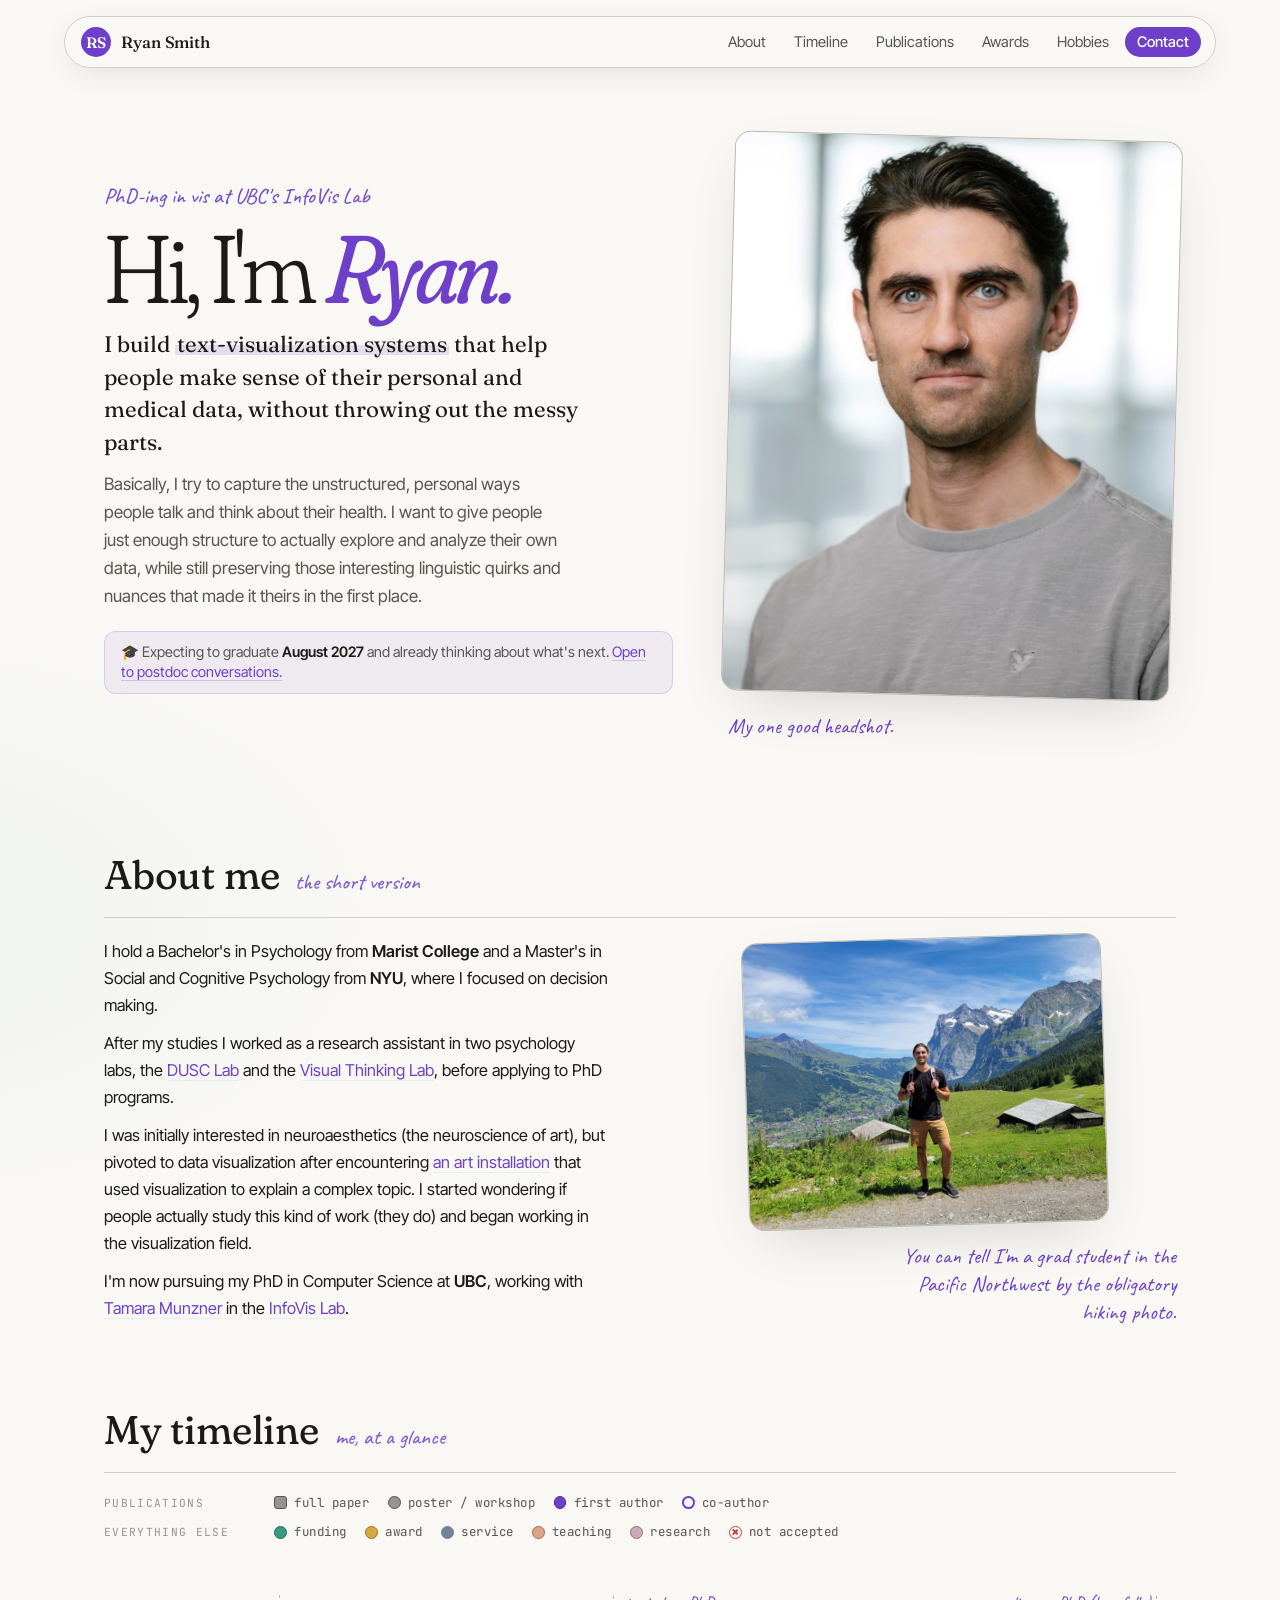
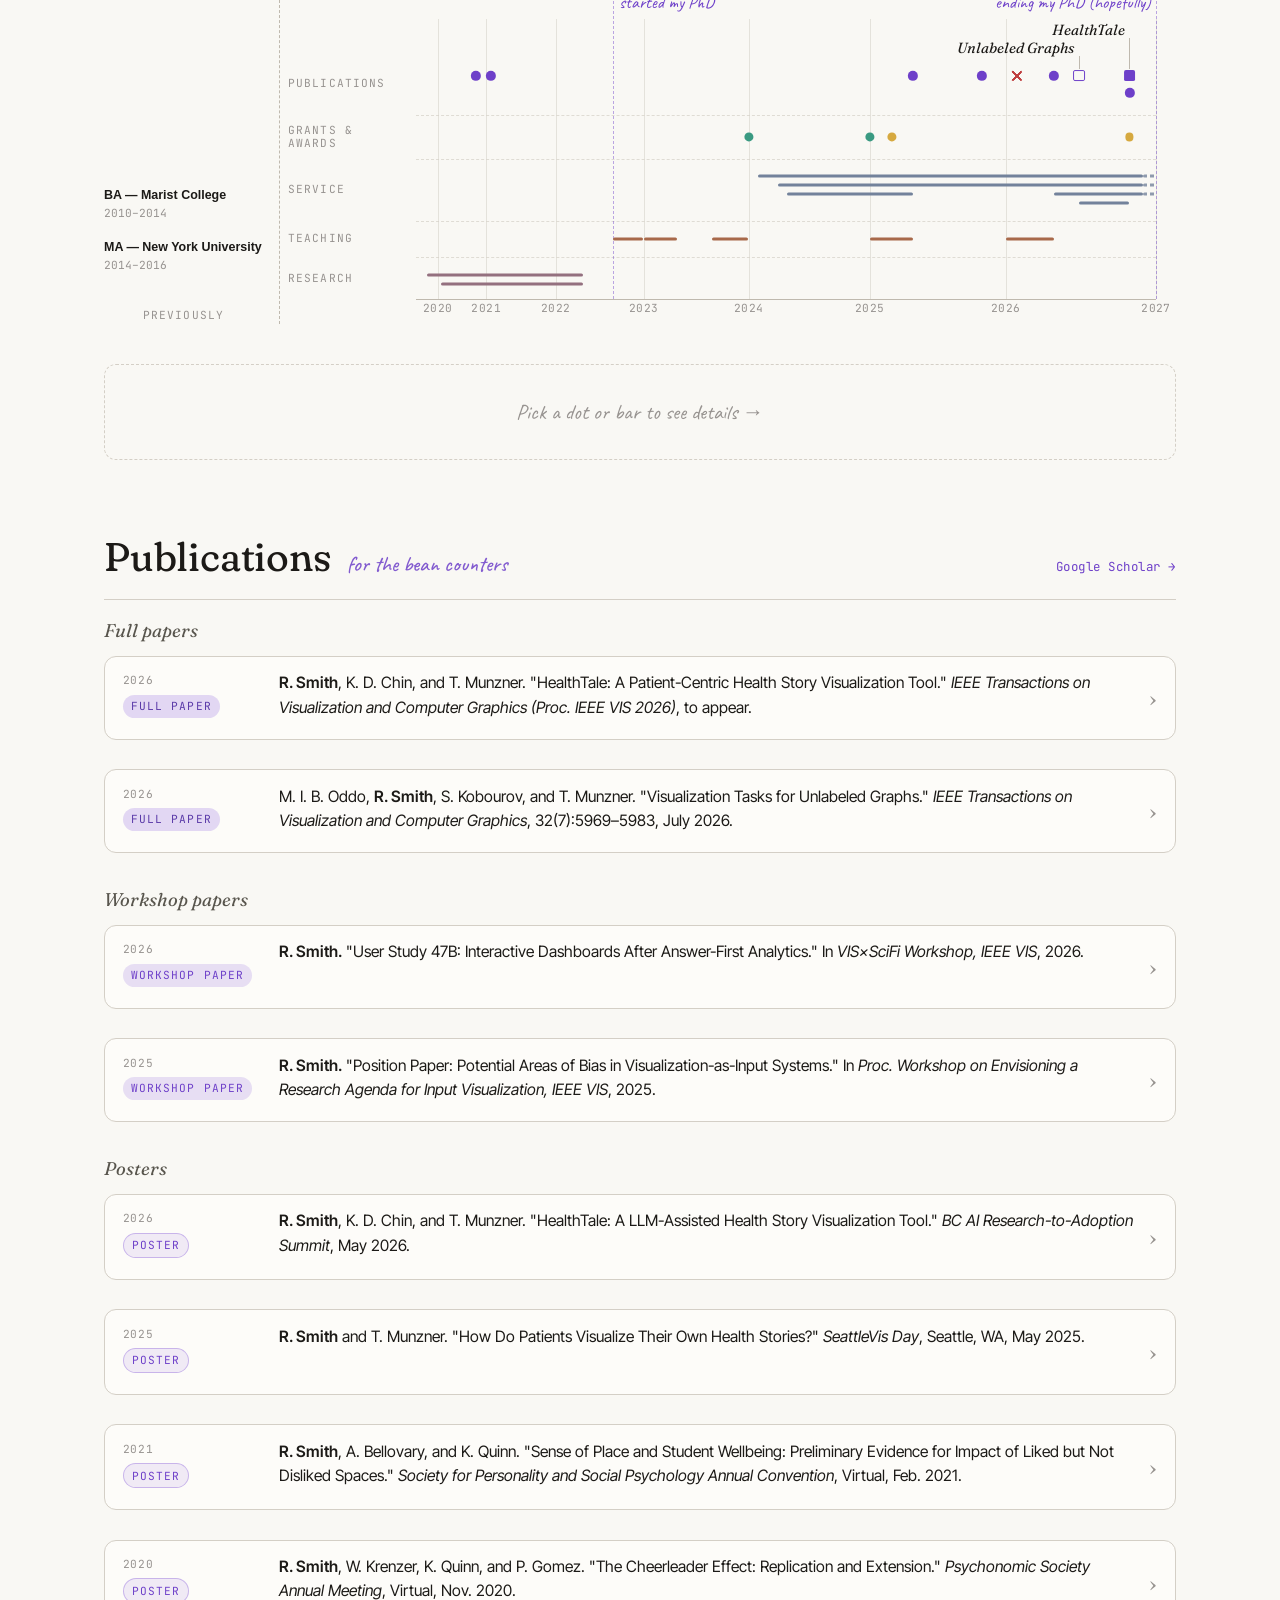
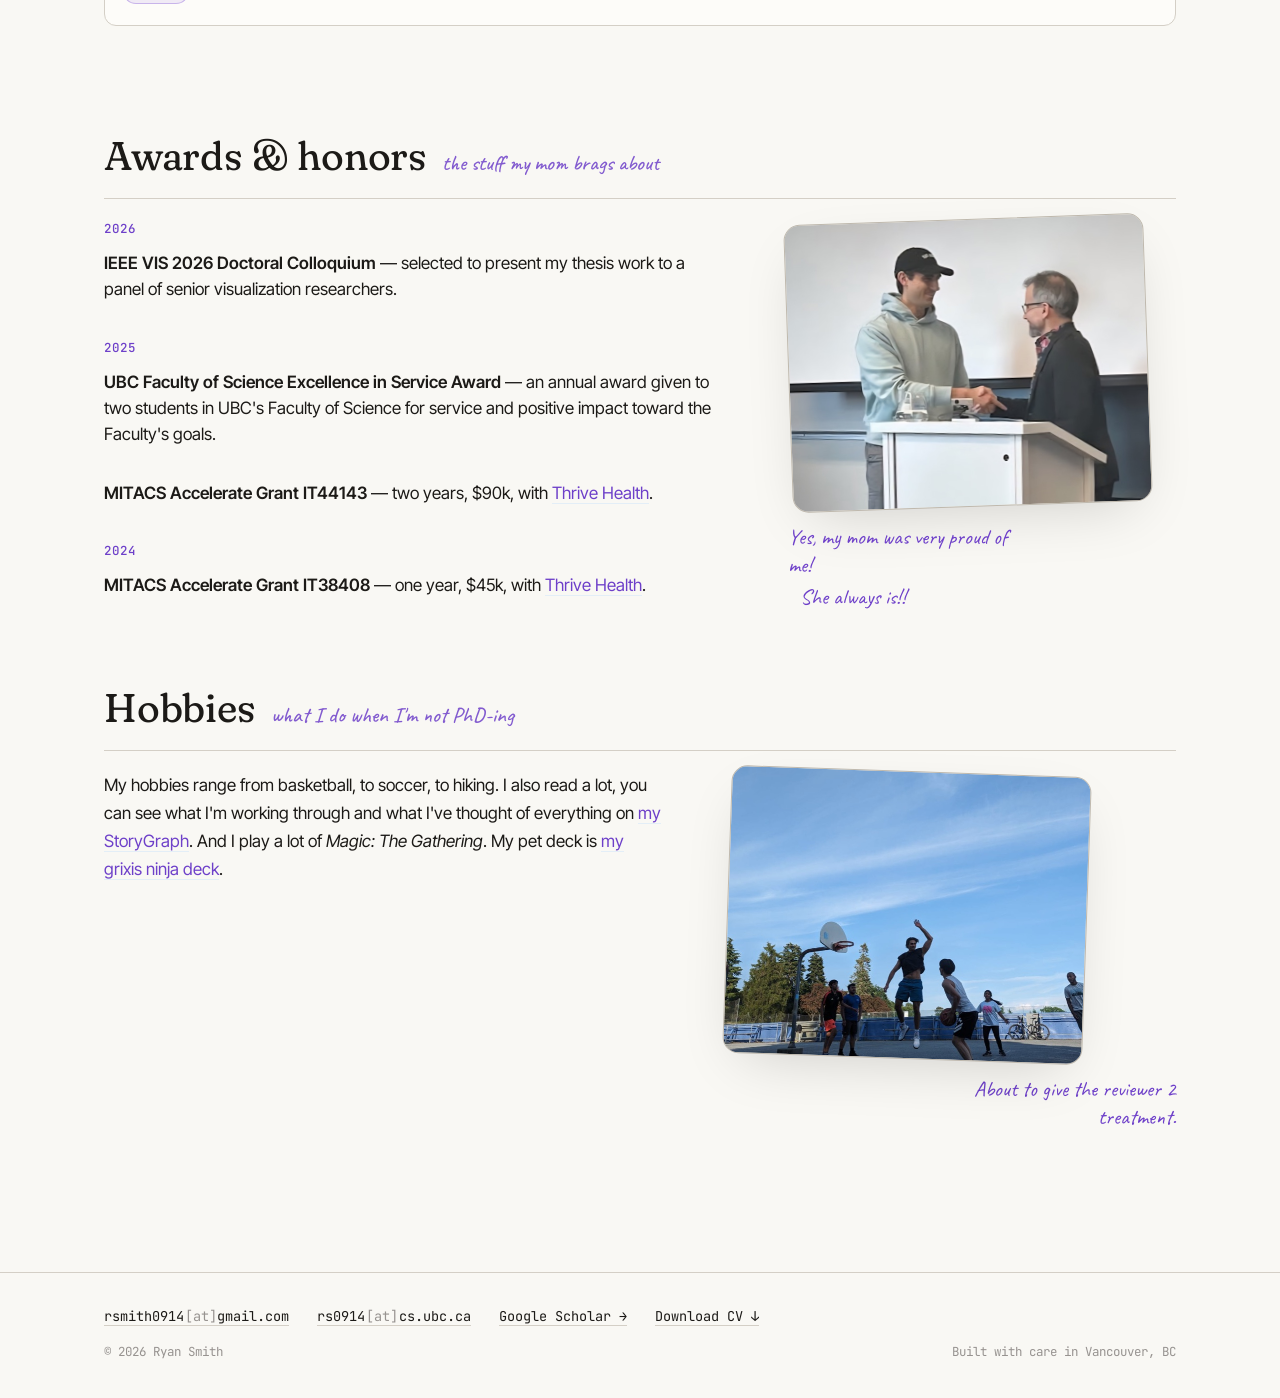
==== index.html @ 59405dff "Optimize images and remove unused files - Resize/re-encode the shown photos to ~2x display size: fir" ====
<!DOCTYPE html>
<html lang="en">
<head>
<meta charset="UTF-8" />
<meta name="viewport" content="width=device-width, initial-scale=1.0" />
<title>Ryan Smith — PhD Candidate, Data Visualization, UBC Computer Science</title>
<meta name="description" content="Ryan Smith — PhD candidate in Computer Science at the University of British Columbia (UBC), working in the InfoVis Lab on text visualization for personal and medical data, human-computer interaction (HCI), and health communication." />
<meta name="keywords" content="Ryan Smith, UBC, University of British Columbia, Computer Science, PhD, data visualization, information visualization, InfoVis, HCI, human-computer interaction, health data, text visualization, patient-centric visualization" />
<meta name="author" content="Ryan Smith" />
<meta name="theme-color" content="#f9f8f4" />

<!-- Favicons (v2 query string busts the old cached yellow icon) -->
<link rel="icon" type="image/svg+xml" href="favicon.svg?v=3" />
<link rel="icon" type="image/png" sizes="32x32" href="favicon-32.png?v=3" />
<link rel="apple-touch-icon" sizes="180x180" href="apple-touch-icon.png?v=3" />

<!-- Canonical -->
<link rel="canonical" href="https://ryansmithphd.com/" />

<!-- Open Graph -->
<meta property="og:type" content="website" />
<meta property="og:url" content="https://ryansmithphd.com/" />
<meta property="og:title" content="Ryan Smith — PhD Candidate, Data Visualization, UBC Computer Science" />
<meta property="og:description" content="PhD candidate in Computer Science at UBC's InfoVis Lab. Visualizing text so people can make sense of their personal and medical data." />
<meta property="og:image" content="https://ryansmithphd.com/og-image.png" />
<meta property="og:image:width" content="1200" />
<meta property="og:image:height" content="630" />
<meta property="og:image:alt" content="Ryan Smith — PhD Candidate at UBC's InfoVis Lab. Visualizing text so people can make sense of their personal and medical data." />

<!-- Twitter / X -->
<meta name="twitter:card" content="summary_large_image" />
<meta name="twitter:title" content="Ryan Smith — PhD Candidate, Data Visualization, UBC Computer Science" />
<meta name="twitter:description" content="PhD candidate in Computer Science at UBC's InfoVis Lab. Visualizing text so people can make sense of their personal and medical data." />
<meta name="twitter:image" content="https://ryansmithphd.com/og-image.png" />

<!-- Structured data: Person schema helps Google recognize this as an
     identity page (side knowledge panel, disambiguation from other
     "Ryan Smith"s). Add more sameAs URLs as you have them (Google Scholar,
     ORCID, LinkedIn, DBLP, Semantic Scholar). -->
<script type="application/ld+json">
{
  "@context": "https://schema.org",
  "@type": "Person",
  "name": "Ryan Smith",
  "url": "https://ryansmithphd.com/",
  "image": "https://ryansmithphd.com/og-image.png",
  "jobTitle": "PhD Candidate in Computer Science",
  "description": "PhD candidate in Computer Science at the University of British Columbia, working in the InfoVis Lab on text visualization for personal and medical data and human-computer interaction.",
  "knowsAbout": [
    "Data Visualization",
    "Information Visualization",
    "Text Visualization",
    "Human-Computer Interaction",
    "Health Informatics",
    "Patient-Centric Visualization"
  ],
  "affiliation": {
    "@type": "CollegeOrUniversity",
    "name": "University of British Columbia — Department of Computer Science",
    "url": "https://www.cs.ubc.ca/"
  },
  "sameAs": [
    "https://scholar.google.ca/citations?user=VAehdmkAAAAJ",
    "https://github.com/rsmith0914"
  ]
}
</script>

<!-- Fonts: Fraunces (display) + Inter Tight (body) + Caveat (handwritten asides) + JetBrains Mono (labels) -->
<link rel="preconnect" href="https://fonts.googleapis.com">
<link rel="preconnect" href="https://fonts.gstatic.com" crossorigin>
<link href="https://fonts.googleapis.com/css2?family=Fraunces:ital,opsz,wght,SOFT,WONK@0,9..144,300..900,0..100,0..1;1,9..144,300..900,0..100,0..1&family=Caveat:wght@400..700&family=Inter+Tight:wght@400;500;600&family=JetBrains+Mono:wght@400;500&display=swap" rel="stylesheet">

<!-- Bump ?v= on deploy so a new index.html never pairs with a cached old CSS/JS -->
<link rel="stylesheet" href="style.css?v=2026-10-08d" />
<script src="script.js?v=2026-10-08d" defer></script>
</head>
<body>

<!-- Floating nav -->
<nav class="nav" aria-label="Primary">
  <a href="#top" class="nav__brand">
    <span class="nav__brand-mark">RS</span>
    <span class="nav__brand-text">Ryan Smith</span>
  </a>
  <button class="nav__toggle" aria-expanded="false" aria-controls="nav-links" aria-label="Toggle menu">
    <span></span><span></span>
  </button>
  <ul class="nav__links" id="nav-links">
    <li><a href="#about">About</a></li>
    <li><a href="#publications">Timeline</a></li>
    <li><a href="#publist">Publications</a></li>
    <li><a href="#awards">Awards</a></li>
    <li><a href="#hobbies">Hobbies</a></li>
    <li><a href="#contact" class="nav__cta">Contact</a></li>
  </ul>
</nav>

<main id="top">

  <!-- HERO -->
  <header class="hero">
    <div class="hero__grid">
      <div class="hero__intro">
        <p class="hero__eyebrow aside" data-aside>
          <span class="ink">PhD-ing in vis at UBC's InfoVis Lab</span>
        </p>
        <h1 class="hero__title">
          Hi, I'm <em>Ryan.</em>
        </h1>
        <p class="hero__lede">
          I build <mark>text-visualization systems</mark> that help people make sense of their personal and medical data, without throwing out the messy parts.
        </p>
        <p class="hero__sub">
          Basically, I try to capture the unstructured, personal ways people talk and think about their health. I want to give people just enough structure to actually explore and analyze their own data, while still preserving those interesting linguistic quirks and nuances that made it theirs in the first place.
        </p>
        <p class="hero__announce">
          🎓 Expecting to graduate <strong>August 2027</strong> and already thinking about what's next. <a href="mailto:rs0914@cs.ubc.ca">Open to postdoc conversations.</a>
        </p>
      </div>

      <figure class="hero__photo">
        <div class="hero__photo-frame">
          <img src="images/main.jpg" alt="Ryan Smith portrait" width="898" height="1350" fetchpriority="high" />
        </div>
        <figcaption class="aside" data-aside>
          <span class="ink">My one good headshot.</span>
        </figcaption>
      </figure>
    </div>

  </header>

  <!-- ABOUT -->
  <section id="about" class="section section--about">
    <div class="section__head">
      <h2 class="section__title">About me</h2>
      <p class="section__sub aside" data-aside><span class="ink">the short version</span></p>
    </div>

    <div class="about__grid">
      <div class="about__body">
        <p>
          I hold a Bachelor's in Psychology from <strong>Marist College</strong> and a Master's in Social and Cognitive Psychology from <strong>NYU</strong>, where I focused on decision making.
        </p>
        <p>
          After my studies I worked as a research assistant in two psychology labs, the <a href="https://kimberlyquinn.net/#:~:text=About-,DUSC%20Lab,-Research" target="_blank" rel="noopener">DUSC Lab</a> and the <a href="https://visualthinking.psych.northwestern.edu/" target="_blank" rel="noopener">Visual Thinking Lab</a>, before applying to PhD programs.
        </p>
        <p>
          I was initially interested in neuroaesthetics (the neuroscience of art), but pivoted to data visualization after encountering <a href="https://c4sr.columbia.edu/projects/homophily-urban-history-algorithm" target="_blank" rel="noopener">an art installation</a> that used visualization to explain a complex topic. I started wondering if people actually study this kind of work (they do) and began working in the visualization field.
        </p>
        <p>
          I'm now pursuing my PhD in Computer Science at <strong>UBC</strong>, working with <a href="https://www.cs.ubc.ca/~tmm/" target="_blank" rel="noopener">Tamara Munzner</a> in the <a href="https://www.cs.ubc.ca/group/infovis/" target="_blank" rel="noopener">InfoVis Lab</a>.
        </p>
      </div>

      <figure class="about__photo">
        <div class="about__photo-frame">
          <img src="images/hiking.jpg" alt="Ryan Smith hiking in the Swiss Alps" width="800" height="600" loading="lazy" decoding="async" />
        </div>
        <figcaption class="aside aside--right" data-aside>
          <span class="ink">You can tell I'm a grad student in the Pacific Northwest by the obligatory hiking photo.</span>
        </figcaption>
      </figure>
    </div>
  </section>

  <!-- TIMELINE: publications, talks, grants, awards -->
  <section id="publications" class="section section--timeline">
    <div class="section__head">
      <h2 class="section__title">My timeline</h2>
      <p class="section__sub aside" data-aside><span class="ink">me, at a glance</span></p>
    </div>

    <!-- Legend -->
    <div class="timeline__legend" aria-label="Legend">
      <ul class="timeline__legend-row" aria-label="Publications">
        <li class="timeline__legend-head">publications</li>
        <li><span class="swatch swatch--publication swatch--full"></span> full paper</li>
        <li><span class="swatch swatch--publication"></span> poster / workshop</li>
        <li><span class="swatch swatch--publication swatch--solid"></span> first author</li>
        <li><span class="swatch swatch--publication swatch--coauthor"></span> co-author</li>
      </ul>
      <ul class="timeline__legend-row" aria-label="Everything else">
        <li class="timeline__legend-head">everything else</li>
        <li><span class="swatch swatch--funding"></span> funding</li>
        <li><span class="swatch swatch--award"></span> award</li>
        <li><span class="swatch swatch--service"></span> service</li>
        <li><span class="swatch swatch--teaching"></span> teaching</li>
        <li><span class="swatch swatch--other"></span> research</li>
        <li><span class="swatch swatch--rejection"></span> not accepted</li>
      </ul>
    </div>

    <!-- Timeline — populated from the data list below via JS -->
    <div class="timeline" id="timeline" aria-live="polite"></div>

    <!-- Detail panel — shows the selected item -->
    <div class="timeline__detail" id="timeline-detail" tabindex="-1"></div>

    <!-- Data source: edit this list to add new entries. JS reads it on load. -->
    <ol class="timeline__data" id="timeline-data" hidden>

      <!-- PhD timeline bar replaced by hand-drawn "started my PhD" /
           "ending my PhD (hopefully)" annotations. BA + MA remain so they
           render in the "previously" panel (pre-2019 entries). -->

      <!-- ── Education (pre-2019, rendered in "previously" panel) ──── -->
      <li data-year="2010" data-year-end="2014" data-kind="education" data-title="BA — Marist College">
        <p><strong>Marist College</strong> — Poughkeepsie, NY</p>
        <p>BA, Psychology · Dual minor in Communication &amp; Business<br>
        <em>Sep 2010 – May 2014</em></p>
      </li>

      <li data-year="2014" data-year-end="2016" data-kind="education" data-title="MA — New York University">
        <p><strong>New York University</strong> — New York, NY</p>
        <p>MA, Psychology · Focus: Cognitive &amp; Social Psychology<br>
        <em>2014 – 2016</em></p>
      </li>

      <!-- ── Research positions (bars) ──────────────────────────────── -->
      <li data-year="2019.67" data-year-end="2022.33" data-kind="research" data-title="Research Assistant — DePaul University Social Cognition Lab">
        <p><strong>DePaul University Social Cognition Lab</strong> — Chicago, IL</p>
        <p>Volunteer Research Assistant · PI: Dr. Kimberly Quinn<br>
        <em>Sep 2019 – May 2022</em></p>
      </li>

      <li data-year="2020.08" data-year-end="2022.33" data-kind="research" data-title="Research Assistant — Visual Thinking Lab, Northwestern University">
        <p><strong>Visual Thinking Lab, Northwestern University</strong> — Evanston, IL</p>
        <p>Volunteer Research Assistant · PI: Dr. Steven Franconeri<br>
        <em>Feb 2020 – May 2022</em></p>
      </li>

      <!-- ── Talks (dots) ──────────────────────────────────────────── -->
      <li data-year="2020.83" data-kind="talk" data-role="primary" data-pubtype="poster" data-title="The Cheerleader Effect: Replication and Extension">
        <p><strong>R. Smith</strong>, W. Krenzer, K. Quinn, and P. Gomez. "The Cheerleader Effect: Replication and Extension." <em>Psychonomic Society Annual Meeting</em>, Virtual, Nov. 2020.</p>
        <p class="detail__links">
          <a href="cheerleader-effect-poster.pdf" target="_blank" rel="noopener">PDF</a>
        </p>
      </li>

      <li data-year="2021.08" data-kind="talk" data-role="primary" data-pubtype="poster" data-title="Sense of Place and Student Wellbeing">
        <p><strong>R. Smith</strong>, A. Bellovary, and K. Quinn. "Sense of Place and Student Wellbeing: Preliminary Evidence for Impact of Liked but Not Disliked Spaces." <em>Society for Personality and Social Psychology Annual Convention</em>, Virtual, Feb. 2021.</p>
        <p class="detail__links">
          <a href="sense-of-place-poster.pdf" target="_blank" rel="noopener">PDF</a>
        </p>
      </li>

      <li data-year="2025.33" data-kind="talk" data-role="primary" data-pubtype="poster" data-title="How Do Patients Visualize Their Own Health Stories">
        <p><strong>R. Smith</strong> and T. Munzner. "How Do Patients Visualize Their Own Health Stories?" <em>SeattleVis Day</em>, Seattle, WA, May 2025.</p>
        <p class="detail__links">
          <a href="health-stories-poster.pdf" target="_blank" rel="noopener">PDF</a>
        </p>
      </li>

      <li data-year="2026.33" data-kind="talk" data-role="primary" data-pubtype="poster" data-title="HealthTale: A LLM-Assisted Health Story Visualization Tool">
        <p><strong>R. Smith</strong>, K. D. Chin, and T. Munzner. "HealthTale: A LLM-Assisted Health Story Visualization Tool." <em>BC AI Research-to-Adoption Summit</em>, May 2026.</p>
        <p class="detail__links">
          <a href="healthtale-poster.pdf" target="_blank" rel="noopener">PDF</a>
        </p>
      </li>

      <!-- ── Teaching assistantships (bars — each term is a range) ─── -->
      <li data-year="2022.67" data-year-end="2022.99" data-kind="teaching" data-title="Teaching Assistant — CPSC 100">
        <p><strong>Teaching Assistant</strong> — CPSC 100: Computational Thinking<br>
        University of British Columbia · <em>Winter 1 2022 (Sep – Dec 2022)</em></p>
      </li>

      <li data-year="2023" data-year-end="2023.33" data-kind="teaching" data-title="Teaching Assistant — CPSC 103">
        <p><strong>Teaching Assistant</strong> — CPSC 103: Introduction to Systematic Program Design<br>
        University of British Columbia · <em>Winter 2 2023 (Jan – Apr 2023)</em></p>
      </li>

      <li data-year="2023.67" data-year-end="2023.99" data-kind="teaching" data-title="Teaching Assistant — CPSC 447 (2023)">
        <p><strong>Teaching Assistant</strong> — CPSC 447: Introduction to Visualization<br>
        University of British Columbia · <em>Winter 1 2023 (Sep – Dec 2023)</em></p>
      </li>

      <li data-year="2025" data-year-end="2025.33" data-kind="teaching" data-title="Teaching Assistant — CPSC 447 (2025)">
        <p><strong>Teaching Assistant</strong> — CPSC 447: Introduction to Visualization<br>
        University of British Columbia · <em>Winter 2 2025 (Jan – Apr 2025)</em></p>
      </li>

      <!-- ── Grants (dots) ─────────────────────────────────────────── -->
      <li data-year="2024" data-kind="grant" data-title="MITACS Grant IT38408">
        <p><strong>MITACS Grant IT38408</strong> — a one-year, $45k grant to collaborate with industry partner Thrive Health.</p>
      </li>

      <!-- ── Service (bars) ────────────────────────────────────────── -->
      <li data-year="2024.08" data-year-end="2027" data-kind="service" data-title="CUPE 2278 TA Union Steward — Computer Science">
        <p><strong>CUPE 2278 TA Union Steward</strong> — Computer Science Department, UBC<br>
        <em>Feb 2024 – present</em></p>
      </li>

      <li data-year="2024.25" data-year-end="2027" data-kind="service" data-title="Graduate Student Society Councillor — Executive Oversight Committee">
        <p><strong>Graduate Student Society Councillor</strong> — Executive Oversight Committee, UBC<br>
        <em>Apr 2024 – present</em></p>
      </li>

      <li data-year="2024.33" data-year-end="2025.33" data-kind="service" data-title="CS Graduate Student Association Vice President">
        <p><strong>Computer Science Graduate Student Association</strong><br>
        Vice President · <em>May 2024 – May 2025</em></p>
      </li>

      <!-- ── Paper, grant, award (2025) ─────────────────────────────── -->
      <li data-year="2025.83" data-kind="paper" data-role="primary" data-pubtype="workshop" data-title="Position Paper: Potential Areas of Bias in Visualization-as-Input Systems" data-teaser="images/smith2025-inputviz-teaser.png">
        <p><strong>R. Smith.</strong> "Position Paper: Potential Areas of Bias in Visualization-as-Input Systems." In <em>Proc. Workshop on Envisioning a Research Agenda for Input Visualization, IEEE VIS</em>, 2025.</p>
        <p class="detail__links">
          <a href="https://osf.io/xvbu4/files/v3bu4" target="_blank" rel="noopener">OSF</a>
          <span aria-hidden="true">·</span>
          <a href="smith2025-inputviz.pdf" target="_blank" rel="noopener">PDF</a>
        </p>
        <div class="pub__abstract" hidden>Visualizations are typically seen as tools for interpreting and analyzing data, yet in visualization-as-input systems, where users enter information directly into a visual interface, the structure of the visualization may actively shape the data input by the user. This paper argues that visual aspects such as Scaffolding Elements (e.g., axes, ranges, and labels) and Anchor Points (e.g., visualized data) influence what users perceive as appropriate, complete, and accurate input. I outline a high level research agenda for the community to empirically study how these structural aspects guide user input. By reframing visualization-as-input as a dynamic way to elicit data, I highlight the need for design strategies that mitigate bias and promote more authentic and representative user data.</div>
      </li>

      <li data-year="2025" data-kind="grant" data-title="MITACS Grant IT44143">
        <p><strong>MITACS Grant IT44143</strong> — a two-year, $90k grant to collaborate with industry partner <a href="https://www.thrive.health/" target="_blank" rel="noopener">Thrive Health</a>.</p>
      </li>

      <li data-year="2025.17" data-kind="award" data-title="UBC Faculty of Science Excellence in Service Award">
        <p><strong>UBC Faculty of Science Excellence in Service Award</strong> — an annual award given to two students in UBC's Faculty of Science for service and positive impact toward the Faculty's goals.</p>
      </li>

      <!-- ── 2026 ────────────────────────────────────────────────────── -->
      <li data-year="2026" data-year-end="2026.33" data-kind="teaching" data-title="Lecturer — COGS 303: Research Methods in Cognitive Systems">
        <p><strong>Lecturer</strong> — COGS 303: Research Methods in Cognitive Systems<br>
        Cognitive Systems Program, UBC<br>
        <em>Jan 2026 – May 2026</em></p>
      </li>

      <li data-year="2026.33" data-year-end="2027.33" data-kind="service" data-title="CS Graduate Student Association President">
        <p><strong>Computer Science Graduate Student Association</strong><br>
        President · <em>May 2026 – May 2027</em></p>
      </li>

      <li data-year="2026.5" data-year-end="2026.83" data-kind="service" data-title="Social Chair — IEEE VIS 2026">
        <p><strong>Social Chair</strong> — IEEE VIS 2026 Organizing Committee<br>
        <em>Jul 2026 – Nov 2026</em></p>
      </li>

      <li data-year="2026.08" data-kind="rejection" data-title="CHI 2026 Submission — Not Accepted">
        <p><strong>CHI 2026 Submission</strong> — submitted Feb 2026; not accepted.</p>
        <p>The work has since been broken up and redistributed into other active submissions. Details withheld pending anonymous review.</p>
      </li>

      <li data-year="2026.5" data-kind="paper" data-role="secondary" data-pubtype="full" data-title="Visualization Tasks for Unlabeled Graphs" data-short="Unlabeled Graphs" data-teaser="images/oddo2026-unlabeled-graphs-teaser.png">
        <p>M. I. B. Oddo, <strong>R. Smith</strong>, S. Kobourov, and T. Munzner. "Visualization Tasks for Unlabeled Graphs." <em>IEEE Transactions on Visualization and Computer Graphics</em>, 32(7):5969–5983, July 2026.</p>
        <p class="detail__links">
          <a href="https://ieeexplore.ieee.org/abstract/document/11449464" target="_blank" rel="noopener">IEEE Xplore</a>
          <span aria-hidden="true">·</span>
          <a href="https://doi.org/10.1109/TVCG.2026.3676348" target="_blank" rel="noopener">DOI</a>
          <span aria-hidden="true">·</span>
          <a href="https://osf.io/e23mr" target="_blank" rel="noopener">Supplemental</a>
        </p>
        <div class="pub__abstract" hidden>We investigate tasks that can be accomplished with unlabeled graphs, which are graphs with nodes that do not have persistent or semantically meaningful labels attached. New visualization techniques to represent unlabeled graphs have been proposed, but more understanding of unlabeled graph tasks is required before these techniques can be adequately evaluated. Some network visualization tasks apply to both labeled and unlabeled graphs, but many do not translate between these contexts. We propose a data abstraction model that distinguishes the Unlabeled context from the increasingly semantically rich Labeled, Attributed, and Augmented contexts. We filter tasks collected and gleaned from the literature according to our data abstraction and analyze the surfaced tasks, leading to a taxonomy of abstract tasks for unlabeled graphs. Our task taxonomy is organized according to the Target data under consideration, the Action intended by the user, and the Scope of the data at play. We show the descriptive power of this task abstraction by connecting to concrete examples from previous frameworks, and connecting these abstractions to real-world problems. To showcase the evaluative power of the taxonomy, we perform a preliminary assessment across 6 different network visualization idioms for each task. For each combination of task and visual encoding, we consider the effort required from viewers, the likelihood of task success, and how both factors vary between small-scale and large-scale graphs.</div>
      </li>

      <li data-year="2026.83" data-kind="paper" data-role="primary" data-pubtype="full" data-title="HealthTale: A Patient-Centric Health Story Visualization Tool" data-short="HealthTale" data-teaser="images/smith2026-healthtale-teaser.jpg">
        <p><strong>R. Smith</strong>, K. D. Chin, and T. Munzner. "HealthTale: A Patient-Centric Health Story Visualization Tool." <em>IEEE Transactions on Visualization and Computer Graphics (Proc. IEEE VIS 2026)</em>, to appear.</p>
        <p class="detail__links">
          <a href="https://arxiv.org/abs/2605.20207" target="_blank" rel="noopener">arXiv</a>
          <span aria-hidden="true">·</span>
          <a href="https://arxiv.org/pdf/2605.20207" target="_blank" rel="noopener">PDF</a>
        </p>
        <div class="pub__abstract" hidden>Patients often struggle to communicate coherent accounts of their health histories during time-constrained clinical encounters. These accounts, which we refer to as health stories, include both clinical events and lived experiences. Existing systems prioritize structured, clinician-centered data and provide limited support for eliciting and communicating patient-generated narratives. We present HealthTale, a patient-centric visualization system designed to elicit health stories from patients and structure them to facilitate communication during initial clinical conversations. Its design arises from a multi-stage qualitative investigation across domain expert discussions (n = 3), online narratives (n = 20), patient (n = 11) and clinician (n = 6) interviews, and elicited health stories (n = 22), identifying recurring patterns in how individuals construct and communicate their health stories. HealthTale transforms freeform narratives into structured timeline representations, grounded in a data abstraction that models health stories as events grouped by health concern and time. The abstraction captures both clinical and contextual information while accommodating temporally imprecise data and non-linear distributions of events across time. Through evaluation with patients (n = 34) and clinicians (n = 3), we find that HealthTale supports recall, organization, and self-advocacy, while enabling clinicians to rapidly interpret patient-generated narratives and establish a shared understanding.</div>
      </li>

      <li data-year="2026.83" data-kind="paper" data-role="primary" data-pubtype="workshop" data-title="User Study 47B: Interactive Dashboards After Answer-First Analytics" data-teaser="images/smith2026-userstudy47b-teaser.png">
        <p><strong>R. Smith.</strong> "User Study 47B: Interactive Dashboards After Answer-First Analytics." In <em>VIS×SciFi Workshop, IEEE VIS</em>, 2026.</p>
        <p class="detail__links">
          <a href="smith2026-userstudy47b.pdf" target="_blank" rel="noopener">PDF</a>
        </p>
        <div class="pub__abstract" hidden>In 2054, most analytic workflows begin with an answer and conclude before anyone has been required to look at the data, an arrangement generally regarded as progress. We report User Study 47B, an evaluation of a legacy interactive dashboard with participants accustomed to answer-first systems. Participants often treated interaction as analysis the system had failed to finish and interpretive ambiguity as an interface awaiting a finalized answer. These responses reverse two familiar visualization values: agency begins to resemble labor, and interpretive openness begins to resemble poor interface quality. We use these findings to ask how visualization can make looking at data feel worthwhile and how it should fit workflows where users begin by uploading data and asking for an answer. This remains a viable direction for the field, although perhaps not the one envisioned in its grant proposals.</div>
      </li>

      <li data-year="2026.83" data-kind="award" data-title="IEEE VIS 2026 Doctoral Colloquium">
        <p><strong>IEEE VIS 2026 Doctoral Colloquium</strong> — selected to present my thesis work to a panel of senior visualization researchers.</p>
      </li>

    </ol>

  </section>

  <!-- PUBLICATIONS LIST -->
  <section id="publist" class="section section--publist">
    <div class="section__head">
      <h2 class="section__title">Publications</h2>
      <p class="section__sub aside" data-aside><span class="ink">for the bean counters</span></p>
      <a class="section__link" href="https://scholar.google.ca/citations?user=VAehdmkAAAAJ&amp;hl=en" target="_blank" rel="noopener">Google Scholar&nbsp;→</a>
    </div>
    <div class="publist__group">
      <div class="publist__sub" data-pubgroup="full">
        <h3 class="publist__subtitle">Full papers</h3>
        <ol class="publist__list"></ol>
      </div>
      <div class="publist__sub" data-pubgroup="workshop">
        <h3 class="publist__subtitle">Workshop papers</h3>
        <ol class="publist__list"></ol>
      </div>
      <div class="publist__sub" data-pubgroup="poster">
        <h3 class="publist__subtitle">Posters</h3>
        <ol class="publist__list"></ol>
      </div>
    </div>
  </section>

  <!-- AWARDS & HONORS -->
  <section id="awards" class="section section--awards">
    <div class="section__head">
      <h2 class="section__title">Awards &amp; honors</h2>
      <p class="section__sub aside" data-aside><span class="ink">the stuff my mom brags about</span></p>
    </div>

    <div class="awards__grid">
      <div class="awards__body">
        <div class="awards__year">
          <h3 class="awards__year-label">2026</h3>
          <ul class="publist__list awards__list">
            <li class="publist__item">
              <p><strong>IEEE VIS 2026 Doctoral Colloquium</strong> — selected to present my thesis work to a panel of senior visualization researchers.</p>
            </li>
          </ul>
        </div>
        <div class="awards__year">
          <h3 class="awards__year-label">2025</h3>
          <ul class="publist__list awards__list">
            <li class="publist__item">
              <p><strong>UBC Faculty of Science Excellence in Service Award</strong> — an annual award given to two students in UBC's Faculty of Science for service and positive impact toward the Faculty's goals.</p>
            </li>
            <li class="publist__item">
              <p><strong>MITACS Accelerate Grant IT44143</strong> — two years, $90k, with <a href="https://www.thrive.health/" target="_blank" rel="noopener">Thrive Health</a>.</p>
            </li>
          </ul>
        </div>
        <div class="awards__year">
          <h3 class="awards__year-label">2024</h3>
          <ul class="publist__list awards__list">
            <li class="publist__item">
              <p><strong>MITACS Accelerate Grant IT38408</strong> — one year, $45k, with <a href="https://www.thrive.health/" target="_blank" rel="noopener">Thrive Health</a>.</p>
            </li>
          </ul>
        </div>
      </div>

      <figure class="service__photo">
        <div class="service__photo-frame">
          <img src="images/awards.jpg" alt="Ryan receiving the UBC Faculty of Science Excellence in Service Award" width="734" height="900" loading="lazy" decoding="async" />
        </div>
        <figcaption class="aside aside--stack" data-aside>
          <span><span class="ink">Yes, my mom was very proud of me!</span></span>
          <span><span class="ink">She always is!!</span></span>
        </figcaption>
      </figure>
    </div>
  </section>

  <!-- HOBBIES -->
  <section id="hobbies" class="section section--hobbies">
    <div class="section__head">
      <h2 class="section__title">Hobbies</h2>
      <p class="section__sub aside" data-aside><span class="ink">what I do when I'm not PhD-ing</span></p>
    </div>

    <div class="hobbies__grid">
      <div class="hobbies__body">
        <p>
          My hobbies range from basketball, to soccer, to hiking. I also read a lot, you can see what I'm working through and what I've thought of everything on <a href="https://app.thestorygraph.com/profile/rsmith0914" target="_blank" rel="noopener">my StoryGraph</a>. And I play a lot of <em>Magic: The Gathering</em>. My pet deck is <a href="https://archidekt.com/decks/4294031/gorogoro_and_satoru" target="_blank" rel="noopener">my grixis ninja deck</a>.
        </p>
      </div>

      <figure class="hobbies__photo">
        <div class="hobbies__photo-frame">
          <img src="images/basketball.jpg" alt="Ryan playing basketball" width="677" height="900" loading="lazy" decoding="async" />
        </div>
        <figcaption class="aside aside--right" data-aside>
          <span class="ink">About to give the reviewer 2 treatment.</span>
        </figcaption>
      </figure>
    </div>
  </section>

</main>

<!-- FOOTER doubles as contact (nav "Contact" lands here) -->
<footer class="footer" id="contact">
  <div class="footer__inner">
    <ul class="footer__links" aria-label="Contact">
      <li><a href="mailto:rsmith0914@gmail.com">rsmith0914<span class="at">[at]</span>gmail.com</a></li>
      <li><a href="mailto:rs0914@cs.ubc.ca">rs0914<span class="at">[at]</span>cs.ubc.ca</a></li>
      <li><a href="https://scholar.google.ca/citations?user=VAehdmkAAAAJ&amp;hl=en" target="_blank" rel="noopener">Google Scholar&nbsp;→</a></li>
      <li><a href="cv.pdf" download>Download CV&nbsp;↓</a></li>
    </ul>
    <div class="footer__meta">
      <p>&copy; <span id="year"></span> Ryan Smith</p>
      <p>Built with care in Vancouver, BC</p>
    </div>
  </div>
</footer>

</body>
</html>
---- style.css ----
/* ==========================================================================
   Ryan Smith PhD — styles
   Light, playful-professional, dataviz-adjacent
   ========================================================================== */

:root {
  /* ground / surface */
  --bg:          #f9f8f4;
  --bg-elev:    #f0eee8;
  --bg-card:    #e8e5de;
  --border:     #d4cfc6;
  --border-hi:  #bfb9ae;

  /* text */
  --fg:         #1c1a17;
  --fg-dim:     #58554d;
  --fg-muted:   #979390;

  /* accents */
  --accent:     #6e40c9;      /* warm purple */
  --accent-hi:  #7e52d8;
  --accent-ink: #ffffff;
  --mark:       #c9b0f4;
  --link:       #6e40c9;
  --link-hi:    #7e52d8;

  /* spots — used sparingly */
  --teal:       #16856e;
  --rose:       #c04040;

  /* type */
  --font-display: 'Fraunces', 'Iowan Old Style', 'Georgia', serif;
  --font-body:    'Inter Tight', ui-sans-serif, system-ui, -apple-system, 'Segoe UI', sans-serif;
  --font-hand:    'Caveat', 'Marker Felt', cursive;
  --font-mono:    'JetBrains Mono', ui-monospace, Menlo, monospace;

  /* rhythm */
  --maxw:        72rem;
  --gutter:      clamp(1.25rem, 4vw, 2.5rem);
  --section-pad: clamp(2.25rem, 5vw, 4rem);

  /* motion */
  --ease: cubic-bezier(.2,.7,.2,1);
}

/* ---------- base ---------- */
*, *::before, *::after { box-sizing: border-box; }
html { scroll-behavior: smooth; }
html, body { margin: 0; padding: 0; }

body {
  font-family: var(--font-body);
  font-size: 17px;
  line-height: 1.65;
  color: var(--fg);
  background: var(--bg);
  background-image:
    radial-gradient(1200px 600px at 85% -10%, rgba(110,64,201,.06), transparent 60%),
    radial-gradient(900px 500px at -10% 20%, rgba(22,133,110,.04), transparent 60%);
  /* background-attachment: fixed removed — caused scroll jank on mobile */
  -webkit-font-smoothing: antialiased;
  -moz-osx-font-smoothing: grayscale;
  overflow-x: hidden;
}

html { overflow-x: hidden; }

::selection { background: var(--accent); color: var(--accent-ink); }

a { color: var(--link); text-decoration: none; border-bottom: 1px solid rgba(158,207,255,.25); transition: color .2s var(--ease), border-color .2s var(--ease); }
a:hover { color: var(--link-hi); border-bottom-color: var(--link-hi); }

strong { color: var(--fg); font-weight: 600; }
em { font-style: italic; color: var(--fg); }

mark {
  background: linear-gradient(180deg, transparent 55%, rgba(110,64,201,.15) 55%, rgba(110,64,201,.15) 90%, transparent 90%);
  color: inherit;
  padding: 0 .1em;
}

img { max-width: 100%; display: block; }

/* grain overlay removed — mix-blend-mode + fixed position caused repaint on every scroll */
.grain { display: none; }

/* ---------- nav ---------- */
.nav {
  position: fixed;
  top: 1rem;
  left: 50%;
  transform: translateX(-50%);
  width: min(calc(100vw - 1rem), var(--maxw));
  max-width: calc(100vw - 1rem);
  z-index: 100;
  display: flex;
  align-items: center;
  justify-content: space-between;
  gap: 1rem;
  padding: .625rem .875rem .625rem 1rem;
  background: rgba(249,248,244,.96);
  /* backdrop-filter removed — was the biggest scroll-perf cost on the page */
  border: 1px solid var(--border);
  border-radius: 999px;
  box-shadow: 0 8px 32px -8px rgba(0,0,0,.12);
}

.nav__brand {
  display: flex; align-items: center; gap: .625rem;
  color: var(--fg); border: none; font-weight: 500;
}
.nav__brand:hover { color: var(--accent); }
.nav__brand-mark {
  display: inline-grid; place-items: center;
  width: 1.9rem; height: 1.9rem;
  font-family: var(--font-display);
  font-weight: 600;
  font-size: .95rem;
  color: var(--accent-ink);
  background: var(--accent);
  border-radius: 999px;
  letter-spacing: .02em;
}
.nav__brand-text {
  font-family: var(--font-display);
  font-size: 1.02rem;
  letter-spacing: -.01em;
}

.nav__links {
  list-style: none;
  margin: 0; padding: 0;
  display: flex; align-items: center; gap: .25rem;
  font-size: .92rem;
}
.nav__links a {
  color: var(--fg-dim);
  padding: .4rem .75rem;
  border-radius: 999px;
  border: none;
  transition: color .2s var(--ease), background .2s var(--ease);
}
.nav__links a:hover { color: var(--fg); background: rgba(0,0,0,.05); }
.nav__links .nav__cta {
  color: var(--accent-ink) !important;
  background: var(--accent);
  font-weight: 500;
}
.nav__links .nav__cta:hover { background: var(--accent-hi); }

.nav__toggle {
  display: none;
  background: none; border: none; cursor: pointer;
  width: 2.25rem; height: 2.25rem;
  flex-direction: column; justify-content: center; align-items: center; gap: 5px;
  padding: 0;
}
.nav__toggle span {
  display: block; width: 20px; height: 1.5px;
  background: var(--fg);
  transition: transform .25s var(--ease), opacity .25s var(--ease);
}
.nav__toggle[aria-expanded="true"] span:nth-child(1) { transform: translateY(3.25px) rotate(45deg); }
.nav__toggle[aria-expanded="true"] span:nth-child(2) { transform: translateY(-3.25px) rotate(-45deg); }

@media (max-width: 780px) {
  .nav { padding: .5rem .5rem .5rem .875rem; }
  .nav__brand-text { display: none; }
  .nav__toggle { display: inline-flex; }
  .nav__links {
    position: absolute;
    top: calc(100% + .5rem);
    right: 0;
    flex-direction: column;
    align-items: stretch;
    background: rgba(249,248,244,.99);
    border: 1px solid var(--border);
    border-radius: 1.25rem;
    padding: .5rem;
    min-width: 12rem;
    box-shadow: 0 16px 48px -12px rgba(0,0,0,.14);
    max-height: 0; overflow: hidden; opacity: 0;
    transition: max-height .3s var(--ease), opacity .2s var(--ease), padding .3s var(--ease);
  }
  .nav__links.is-open {
    max-height: 420px; opacity: 1; padding: .5rem;
  }
  .nav__links a { display: block; }
}

/* ---------- layout ---------- */
main { max-width: var(--maxw); margin: 0 auto; padding: 0 var(--gutter); }

.section { padding-top: var(--section-pad); position: relative; }
.section:last-of-type { padding-bottom: var(--section-pad); }

.section__head {
  display: flex; align-items: baseline; gap: 1rem;
  margin-bottom: 1.25rem;
  padding-bottom: .55rem;
  border-bottom: 1px solid var(--border);
}
.section__num {
  display: none;
}
.section__title {
  font-family: var(--font-display);
  font-weight: 400;
  font-size: clamp(1.75rem, 3.5vw, 2.5rem);
  letter-spacing: -.005em;
  margin: 0;
  font-variation-settings: "SOFT" 100, "WONK" 1;
}
.section__sub {
  font-family: var(--font-hand);
  font-size: clamp(1rem, 1.4vw, 1.25rem);
  color: var(--fg-dim);
  margin: .15rem 0 0 .15rem;
  opacity: .85;
  font-weight: 500;
}

/* ---------- HERO ---------- */
.hero {
  /* clears the floating nav (≈4.5rem incl. its top offset) plus breathing room */
  padding-top: clamp(6.5rem, 11vw, 8.5rem);
  padding-bottom: clamp(1.25rem, 3vw, 2.5rem);
  position: relative;
}

.hero__grid {
  display: grid;
  grid-template-columns: 1.25fr 1fr;
  gap: clamp(1.5rem, 4vw, 3rem);
  align-items: center;
}

.hero__eyebrow {
  display: inline-flex; align-items: center; gap: .6rem;
  font-family: var(--font-mono);
  font-size: .8rem;
  color: var(--fg-dim);
  letter-spacing: .05em;
  text-transform: lowercase;
  margin: 0 0 1.5rem;
  padding: .4rem .8rem;
  background: var(--bg-elev);
  border: 1px solid var(--border);
  border-radius: 999px;
}
/* Handwritten override: when the eyebrow is also an aside, ditch the pill */
.hero__eyebrow.aside {
  display: block;
  font-family: var(--font-hand);
  font-size: clamp(1.15rem, 1.7vw, 1.5rem);
  font-weight: 500;
  color: var(--accent);
  letter-spacing: 0;
  text-transform: none;
  background: none;
  border: none;
  padding: 0;
  margin: 0 0 .75rem;
  opacity: .92;
}
.hero__eyebrow.aside .dot { display: none; }
.dot {
  width: .5rem; height: .5rem; border-radius: 50%;
  background: var(--teal);
  box-shadow: 0 0 0 0 rgba(22,133,110,.5);
  animation: pulse 2.5s var(--ease) infinite;
}
@keyframes pulse {
  0%, 100% { box-shadow: 0 0 0 0 rgba(22,133,110,.4); }
  50%      { box-shadow: 0 0 0 6px rgba(22,133,110,0); }
}

.hero__title {
  font-family: var(--font-display);
  font-weight: 300;
  font-size: clamp(3rem, 9vw, 6rem);
  line-height: .95;
  letter-spacing: -.04em;
  margin: 0 0 .9rem;
  font-variation-settings: "SOFT" 100, "WONK" 1, "opsz" 144;
}
.hero__title em {
  font-style: italic;
  font-weight: 400;
  color: var(--accent);
  font-variation-settings: "SOFT" 100, "WONK" 1, "opsz" 144;
}

.hero__lede {
  font-family: var(--font-display);
  font-size: clamp(1.15rem, 1.8vw, 1.4rem);
  line-height: 1.45;
  margin: 0 0 .75rem;
  color: var(--fg);
  font-weight: 400;
  max-width: 36ch;
}
.hero__sub {
  color: var(--fg-dim);
  margin: 0 0 1.25rem;
  max-width: 46ch;
}

.hero__actions {
  display: flex; flex-wrap: wrap; gap: .75rem;
}
.hero__announce {
  margin: .75rem 0 0;
  padding: .65rem 1rem;
  background: rgba(110,64,201,.07);
  border: 1px solid rgba(110,64,201,.18);
  border-radius: .75rem;
  font-size: .9rem;
  color: var(--fg-dim);
  max-width: fit-content;
  line-height: 1.4;
}
.hero__announce strong { color: var(--fg); }
.hero__announce a { color: var(--accent); border-bottom-color: rgba(110,64,201,.25); }
.hero__announce a:hover { color: var(--accent-hi); }

.btn {
  display: inline-flex; align-items: center; gap: .4rem;
  padding: .75rem 1.25rem;
  font-family: var(--font-body);
  font-size: .95rem;
  font-weight: 500;
  border-radius: 999px;
  border: 1px solid transparent;
  cursor: pointer;
  transition: transform .2s var(--ease), background .2s var(--ease), border-color .2s var(--ease), color .2s var(--ease);
}
.btn--primary {
  background: var(--accent);
  color: var(--accent-ink);
}
.btn--primary:hover { background: var(--accent-hi); transform: translateY(-1px); }
/* hero photo */
.hero__photo {
  margin: 0;
  position: relative;
  justify-self: end;
  max-width: 28rem;
  width: 100%;
}
.hero__photo-frame {
  position: relative;
  border-radius: 1rem;
  overflow: hidden;
  border: 1px solid var(--border-hi);
  background: var(--bg-card);
  aspect-ratio: 4/5;
  transform: rotate(1.5deg);
  box-shadow: 0 20px 60px -20px rgba(0,0,0,.18);
  transition: transform .4s var(--ease);
}
.hero__photo:hover .hero__photo-frame { transform: rotate(0deg); }
.hero__photo-frame::after {
  content: "";
  position: absolute; inset: 0;
  background: linear-gradient(180deg, transparent 60%, rgba(0,0,0,.08) 100%);
  pointer-events: none;
}
.hero__photo-frame img {
  width: 100%; height: 100%; object-fit: cover;
  filter: saturate(.9) contrast(1.02);
}

/* ---------- asides (handwritten captions) ---------- */
.aside {
  font-family: var(--font-hand);
  font-size: 1.35rem;
  line-height: 1.3;
  color: var(--accent);
  margin: 1rem 0 0;
  display: block;
}
.aside--right {
  text-align: right;
  margin-left: auto;
  max-width: 28ch;
}
.aside--stack {
  display: flex; flex-direction: column; gap: .25rem;
  max-width: 22ch;
}
.aside--stack span { display: block; position: relative; }
.aside--stack span:nth-child(1) { --ink-offset: 0;      color: var(--accent); }
.aside--stack span:nth-child(2) { --ink-offset: .75rem; color: var(--fg-dim); }
.aside--stack span:nth-child(3) { --ink-offset: .25rem; color: var(--accent); opacity: .85; }
.aside--stack span:nth-child(4) { --ink-offset: 1.1rem; color: var(--teal); }
.aside--stack span { transform: translateX(var(--ink-offset, 0)); }

/* aside text always rendered (handwritten reveal animation removed for perf) */
.aside .ink { display: inline; }
.aside .nib { display: none; }

/* ---------- about ---------- */
.about__grid {
  display: grid;
  grid-template-columns: 1.4fr 1fr;
  gap: clamp(1.25rem, 3vw, 2.5rem);
  align-items: start;
}
.about__body p {
  font-size: 1.02rem;
  margin: 0 0 .7rem;
  max-width: 56ch;
}
.about__photo { margin: 0; }
.about__photo-frame {
  border-radius: 1rem;
  overflow: hidden;
  border: 1px solid var(--border-hi);
  background: var(--bg-card);
  aspect-ratio: 5/4;
  max-height: 18rem;
  transform: rotate(-1.8deg);
  box-shadow: 0 20px 60px -20px rgba(0,0,0,.18);
  transition: transform .4s var(--ease);
}
.about__photo:hover .about__photo-frame { transform: rotate(0deg); }
.about__photo-frame img { width: 100%; height: 100%; object-fit: cover; filter: saturate(.92); }

/* ---------- hobbies ---------- */
.hobbies__grid {
  display: grid;
  grid-template-columns: 1.3fr 1fr;
  gap: clamp(1.25rem, 3vw, 2.5rem);
  align-items: start;
}
.hobbies__body p {
  margin: 0 0 .7rem;
  max-width: 56ch;
}
.hobbies__lede {
  font-family: var(--font-display);
  font-style: italic;
  font-weight: 300;
  font-size: clamp(1.15rem, 2vw, 1.4rem);
  line-height: 1.35;
  color: var(--fg-dim);
  margin: 0 0 1.25rem;
}
.hobbies__list {
  margin: 0;
  padding: 0;
  display: grid;
  gap: .9rem;
  max-width: 58ch;
}
.hobbies__row {
  display: grid;
  grid-template-columns: 11rem 1fr;
  gap: 1.25rem;
  align-items: baseline;
  padding: .65rem 0;
  border-top: 1px solid var(--border);
}
.hobbies__row:last-child { border-bottom: 1px solid var(--border); }
.hobbies__list dt {
  font-family: var(--font-mono);
  font-size: .78rem;
  letter-spacing: .1em;
  text-transform: uppercase;
  color: var(--fg-dim);
  margin: 0;
}
.hobbies__list dd {
  margin: 0;
  color: var(--fg);
  line-height: 1.55;
}
@media (max-width: 640px) {
  .hobbies__row { grid-template-columns: 1fr; gap: .25rem; }
}
.hobbies__photo { margin: 0; }
.hobbies__photo-frame {
  border-radius: 1rem;
  overflow: hidden;
  border: 1px solid var(--border-hi);
  background: var(--bg-card);
  aspect-ratio: 5/4;
  max-height: 18rem;
  transform: rotate(2deg);
  box-shadow: 0 20px 60px -20px rgba(0,0,0,.18);
  transition: transform .4s var(--ease);
}
.hobbies__photo:hover .hobbies__photo-frame { transform: rotate(0deg); }
.hobbies__photo-frame img { width: 100%; height: 100%; object-fit: cover; filter: saturate(.92); }

/* awards photo (frame class kept from the old service section) */
.service__photo { margin: 0; }
.service__photo-frame {
  border-radius: 1rem;
  overflow: hidden;
  border: 1px solid var(--border-hi);
  background: var(--bg-card);
  aspect-ratio: 5/4;
  max-height: 18rem;
  transform: rotate(-2deg);
  box-shadow: 0 20px 60px -20px rgba(0,0,0,.18);
  transition: transform .4s var(--ease);
}
.service__photo:hover .service__photo-frame { transform: rotate(0deg); }
.service__photo-frame img { width: 100%; height: 100%; object-fit: cover; filter: saturate(.92); }

/* ---------- awards ---------- */
.awards__grid {
  display: grid;
  grid-template-columns: 1.6fr 1fr;
  gap: clamp(2rem, 5vw, 4rem);
  align-items: start;
}
.awards__list { list-style: none; margin: 0; padding: 0; display: grid; gap: 0; }
/* Awards grouped by year: one year label per group, items beneath */
.awards__year + .awards__year { margin-top: 1.75rem; }
.awards__year-label {
  font-family: var(--font-mono);
  font-size: .78rem;
  font-weight: 500;
  letter-spacing: .08em;
  color: var(--accent);
  margin: 0 0 .35rem;
}
/* no rules between awards — spacing alone groups them */
.awards__year .publist__item { padding: .3rem 0 .45rem; border-bottom: 0; }
.awards__photo { margin: 0; }
.awards__photo-frame {
  border-radius: 1rem;
  overflow: hidden;
  border: 1px solid var(--border-hi);
  aspect-ratio: 4/5;
  transform: rotate(-2deg);
  box-shadow: 0 20px 60px -20px rgba(0,0,0,.18);
  transition: transform .4s var(--ease);
}
.awards__photo:hover .awards__photo-frame { transform: rotate(0deg); }
.awards__photo-frame img { width: 100%; height: 100%; object-fit: cover; filter: saturate(.92); }

/* ---------- footer (doubles as contact) ---------- */
.footer {
  margin-top: clamp(3rem, 6vw, 5rem);
  padding: 2rem 0 2.25rem;
  border-top: 1px solid var(--border);
  scroll-margin-top: 6rem;
}
.footer__inner {
  max-width: var(--maxw);
  margin: 0 auto;
  padding: 0 var(--gutter);
  display: flex;
  flex-direction: column;
  gap: .9rem;
}
.footer__links {
  list-style: none;
  margin: 0;
  padding: 0;
  display: flex;
  flex-wrap: wrap;
  gap: .4rem 1.75rem;
  font-family: var(--font-mono);
  font-size: .85rem;
}
.footer__links a { color: var(--fg); border-bottom: 1px solid var(--border); }
.footer__links a:hover { color: var(--accent); border-bottom-color: var(--accent); }
.at { color: var(--fg-muted); margin: 0 .05em; }
.footer__meta {
  display: flex;
  flex-wrap: wrap;
  justify-content: space-between;
  gap: .25rem 1.5rem;
  font-family: var(--font-mono);
  font-size: .78rem;
  color: var(--fg-muted);
}
.footer__meta p { margin: 0; }

/* ---------- responsive ---------- */
@media (max-width: 880px) {
  .hero__grid { grid-template-columns: 1fr; }
  .hero__photo { justify-self: start; max-width: 22rem; margin-top: 1rem; }
  .about__grid,
  .hobbies__grid,
  .awards__grid { grid-template-columns: 1fr; }
  .about__photo,
  .hobbies__photo,
  .service__photo,
  .awards__photo { max-width: 22rem; }
}

/* ---------- reveal on scroll ---------- */
.reveal {
  opacity: 0;
  transform: translateY(24px);
  transition: opacity .8s var(--ease), transform .8s var(--ease);
}
.reveal.is-visible {
  opacity: 1;
  transform: translateY(0);
}

@media (prefers-reduced-motion: reduce) {
  *, *::before, *::after {
    animation-duration: .01ms !important;
    animation-iteration-count: 1 !important;
    transition-duration: .01ms !important;
  }
  .reveal { opacity: 1; transform: none; }
}

/* ========================================================================
   TIMELINE  (publications / talks / grants / awards)
   ======================================================================== */

/* Timeline palette — publications carry the accent; everything else is
   muted context so the research output reads first. */
.section--timeline {
  --tl-pub:        var(--accent);
  --tl-pub-dk:     #4f2a9c;
  --tl-funding:    #3a9a82;  --tl-funding-dk:   #1f6e5b;
  --tl-award:      #d6a93f;  --tl-award-dk:     #9c7724;
  --tl-service:    #a3b0c4;  --tl-service-dk:   #73829b;
  --tl-teaching:   #d9a585;  --tl-teaching-dk:  #a8694a;
  --tl-other:      #c9aab9;  --tl-other-dk:     #94707f;
  --tl-education:  #ada2d4;  --tl-education-dk: #7b6fae;
  --tl-reject:     #c04040;
}

.timeline__legend {
  margin: 0 0 1.75rem;
  display: flex;
  flex-direction: column;
  gap: .55rem;
  font-family: var(--font-mono);
  font-size: .78rem;
  color: var(--fg-dim);
  letter-spacing: .04em;
}
.timeline__legend-row {
  list-style: none;
  margin: 0;
  padding: 0;
  display: flex;
  flex-wrap: wrap;
  align-items: center;
  gap: .45rem 1.15rem;
}
.timeline__legend-row li {
  display: inline-flex;
  align-items: center;
  gap: .45rem;
}
.timeline__legend-head {
  color: var(--fg-muted);
  text-transform: uppercase;
  letter-spacing: .12em;
  font-size: .7rem;
  min-width: 9.5rem;
}
.swatch {
  width: .8rem;
  height: .8rem;
  border-radius: 50%;
  border: 1.5px solid transparent;
  display: inline-block;
  position: relative;
  flex-shrink: 0;
}
.swatch--publication { background: var(--tl-pub);       border-color: var(--tl-pub-dk); }
.swatch--funding     { background: var(--tl-funding);   border-color: var(--tl-funding-dk); }
.swatch--award       { background: var(--tl-award);     border-color: var(--tl-award-dk); }
.swatch--education   { background: var(--tl-education); border-color: var(--tl-education-dk); }
.swatch--service     { background: var(--tl-service-dk); border-color: var(--tl-service-dk); }
.swatch--teaching    { background: var(--tl-teaching);  border-color: var(--tl-teaching-dk); }
.swatch--other       { background: var(--tl-other);     border-color: var(--tl-other-dk); }
/* Publication encoding keys: shape (full paper) and fill (authorship).
   The shape keys are drawn neutral so they don't imply authorship. */
.swatch--publication.swatch--full { border-radius: .18rem; }
.swatch--publication:not(.swatch--solid):not(.swatch--coauthor) { background: var(--fg-muted); border-color: var(--fg-dim); }
.swatch--coauthor { background: var(--bg) !important; border: 2px solid var(--tl-pub) !important; }
/* rejection swatch: tiny × */
.swatch--rejection { background: transparent; border-color: var(--tl-reject); }
.swatch--rejection::before,
.swatch--rejection::after {
  content: '';
  position: absolute;
  top: 50%; left: 50%;
  width: 1.5px;
  height: 65%;
  background: var(--tl-reject);
  transform-origin: center;
}
.swatch--rejection::before { transform: translate(-50%, -50%) rotate(45deg); }
.swatch--rejection::after  { transform: translate(-50%, -50%) rotate(-45deg); }

/* The timeline itself */
.timeline {
  display: flex;
  align-items: stretch;
  gap: 0;
  position: relative;
  padding: 1.5rem 0 1rem;
  margin-bottom: 1.5rem;
}

/* "Previously" sidebar — pre-2019 education entries */
.tl-previously {
  position: relative;
  flex-shrink: 0;
  width: 11rem;
  display: flex;
  flex-direction: column;
  justify-content: flex-end;
  padding-bottom: 2.5rem;       /* aligns entries to the axis line */
  padding-right: 1rem;
  border-right: 1.5px dashed var(--border-hi);
  margin-right: .5rem;
}
.tl-prev__label {
  position: absolute;
  bottom: 0;
  left: 0;
  right: 1rem;
  text-align: center;
  font-family: var(--font-mono);
  font-size: .7rem;
  letter-spacing: .1em;
  text-transform: uppercase;
  color: var(--fg-muted);
  margin: 0;
  display: block;
}
.tl-prev__entry {
  display: block;
  width: 100%;
  text-align: left;
  padding: .4rem 0;
  border: none;
  background: transparent;
  cursor: pointer;
  margin-bottom: .3rem;
  font-size: .8rem;
  line-height: 1.35;
  color: var(--fg);
  transition: color .2s var(--ease);
}
.tl-prev__entry:hover { color: var(--accent); }
.tl-prev__entry.is-active { color: var(--accent); }
.tl-prev__entry strong { display: block; font-size: .78rem; }
.tl-prev__entry span { font-size: .7rem; color: var(--fg-muted); font-family: var(--font-mono); }

/* Swimlane axis: one labeled row per category. Everything inside is
   absolutely positioned by script.js; heights/tops are set inline (rem). */
.tl-axis {
  --tl-l: 8rem;     /* row-label column */
  --tl-r: 1.25rem;
  position: relative;
  flex: 1;
  min-width: 0;
}
.tl-rowlabel {
  position: absolute;
  left: 0;
  top: var(--row-mid);
  transform: translateY(-50%);
  width: calc(var(--tl-l) - .75rem);
  font-family: var(--font-mono);
  font-size: .7rem;
  letter-spacing: .1em;
  text-transform: uppercase;
  color: var(--fg-muted);
  line-height: 1.2;
  pointer-events: none;
}
.tl-rowline {
  position: absolute;
  left: var(--tl-l);
  right: var(--tl-r);
  height: 0;
  border-top: 1px dashed rgba(191,185,174,.45);
  pointer-events: none;
}
.tl-grid {
  position: absolute;
  width: 1px;
  background: rgba(212,207,198,.55);
  pointer-events: none;
}
.tl-axis__line {
  position: absolute;
  left: var(--tl-l);
  right: var(--tl-r);
  height: 1px;
  background: var(--border-hi);
}
.tl-year {
  position: absolute;
  transform: translateX(-50%);
  font-family: var(--font-mono);
  font-size: .7rem;
  color: var(--fg-muted);
  letter-spacing: .04em;
  line-height: 1;
}

/* Point marks: the button is a generous hit area; ::before draws the mark */
.tl-dot {
  position: absolute;
  width: 1.15rem;
  height: 1.15rem;
  transform: translate(-50%, -50%);
  padding: 0;
  border: 0;
  background: transparent;
  cursor: pointer;
  z-index: 2;
}
.tl-dot::before {
  content: '';
  position: absolute;
  top: 50%; left: 50%;
  width: .62rem;
  height: .62rem;
  border-radius: 50%;
  background: var(--fg-muted);
  transform: translate(-50%, -50%);
  transition: transform .2s var(--ease), box-shadow .2s var(--ease);
}
.tl-dot:hover::before,
.tl-dot:focus-visible::before { transform: translate(-50%, -50%) scale(1.4); }
.tl-dot.is-active::before {
  transform: translate(-50%, -50%) scale(1.45);
  box-shadow: 0 0 0 3px var(--bg), 0 0 0 4.5px currentColor;
}
.tl-dot:hover, .tl-dot:focus-visible, .tl-dot.is-active { outline: none; z-index: 9999; }

.tl-dot--publication { color: var(--tl-pub); }
.tl-dot--publication::before { background: var(--tl-pub); }
.tl-dot--full::before { width: .72rem; height: .72rem; border-radius: .12rem; }
.tl-dot--coauthor::before { background: var(--bg); border: 1.75px solid var(--tl-pub); box-sizing: border-box; }
.tl-dot--funding { color: var(--tl-funding-dk); }
.tl-dot--funding::before { background: var(--tl-funding); width: .55rem; height: .55rem; }
.tl-dot--award { color: var(--tl-award-dk); }
.tl-dot--award::before { background: var(--tl-award); width: .55rem; height: .55rem; }
/* rejection: a small × */
.tl-dot--rejection { color: var(--tl-reject); }
.tl-dot--rejection::before {
  background:
    linear-gradient(45deg, transparent 43%, var(--tl-reject) 43% 57%, transparent 57%),
    linear-gradient(-45deg, transparent 43%, var(--tl-reject) 43% 57%, transparent 57%);
  border-radius: 0;
}

/* Spans: thin rules with round caps; the button is a taller hit area */
.tl-span {
  position: absolute;
  height: .55rem;
  min-width: .5rem;
  transform: translateY(-50%);
  padding: 0;
  border: 0;
  background: transparent;
  cursor: pointer;
  z-index: 2;
}
.tl-span::before {
  content: '';
  position: absolute;
  left: 0; right: 0;
  top: 50%;
  height: 3px;
  margin-top: -1.5px;
  border-radius: 2px;
  background: currentColor;
  transition: height .15s var(--ease), margin .15s var(--ease);
}
.tl-span:hover::before,
.tl-span:focus-visible::before,
.tl-span.is-active::before { height: 5px; margin-top: -2.5px; }
.tl-span:hover, .tl-span:focus-visible, .tl-span.is-active { outline: none; z-index: 9999; }
.tl-span--education { color: var(--tl-education-dk); }
.tl-span--service   { color: var(--tl-service-dk); }
.tl-span--teaching  { color: var(--tl-teaching-dk); }
.tl-span--other     { color: var(--tl-other-dk); }
.tl-span--future::before {
  background: repeating-linear-gradient(to right, currentColor 0 4px, transparent 4px 7px);
  opacity: .8;
}

/* Full-paper labels above the papers row, with a hairline leader */
.tl-plabel {
  position: absolute;
  transform: translateX(-100%);
  padding-right: .3rem;
  font-family: var(--font-display);
  font-style: italic;
  font-size: .92rem;
  line-height: 1;
  white-space: nowrap;
  color: var(--fg);
  pointer-events: none;
}
.tl-leader {
  position: absolute;
  width: 1px;
  background: var(--border-hi);
  pointer-events: none;
}

/* PhD start / end: dashed rule through every row + handwritten label */
.tl-annot {
  position: absolute;
  width: 0;
  border-left: 1.5px dashed rgba(110,64,201,.45);
  pointer-events: none;
  z-index: 1;
}
.tl-annot__text {
  position: absolute;
  top: -.15rem;
  font-family: var(--font-hand);
  font-size: 1.1rem;
  line-height: 1;
  color: var(--accent);
  white-space: nowrap;
}
.tl-annot--left  .tl-annot__text { left: .35rem; }
.tl-annot--right .tl-annot__text { right: .35rem; }

/* Tooltips (desktop hover) */
.tl-dot__tooltip {
  position: absolute;
  bottom: calc(100% + .5rem);
  left: 50%;
  transform: translateX(-50%) translateY(4px);
  background: #fff;
  border: 1px solid var(--border-hi);
  border-radius: .5rem;
  padding: .35rem .65rem;
  font-size: .78rem;
  font-family: var(--font-body);
  color: var(--fg);
  white-space: nowrap;
  max-width: 20rem;
  overflow: hidden;
  text-overflow: ellipsis;
  opacity: 0;
  pointer-events: none;
  transition: opacity .2s var(--ease), transform .2s var(--ease);
  z-index: 3;
  box-shadow: 0 8px 24px -8px rgba(0,0,0,.14);
}
.tl-dot:hover .tl-dot__tooltip,
.tl-dot:focus-visible .tl-dot__tooltip {
  opacity: 1;
  transform: translateX(-50%) translateY(0);
}
.tl-span .tl-dot__tooltip { left: 0; transform: translateY(4px); }
.tl-span:hover .tl-dot__tooltip,
.tl-span:focus-visible .tl-dot__tooltip { opacity: 1; transform: translateY(0); }
.tl-dot--tip-left .tl-dot__tooltip { left: 0; transform: translateY(4px); }
.tl-dot--tip-left:hover .tl-dot__tooltip,
.tl-dot--tip-left:focus-visible .tl-dot__tooltip { transform: translateY(0); }
.tl-dot--tip-right .tl-dot__tooltip { left: auto; right: 0; transform: translateY(4px); }
.tl-dot--tip-right:hover .tl-dot__tooltip,
.tl-dot--tip-right:focus-visible .tl-dot__tooltip { transform: translateY(0); }

/* Detail panel — styled like an open publication card */
.timeline__detail {
  margin-top: 1.25rem;
  padding: 1.25rem 1.4rem;
  background: #fdfcf9;
  border: 1px solid var(--border);
  border-radius: .75rem;
  min-height: 6rem;
  position: relative;
  transition: border-color .3s var(--ease);
}
.timeline__detail:focus-visible {
  outline: 2px solid var(--accent);
  outline-offset: 3px;
}
.timeline__detail--empty {
  display: flex;
  align-items: center;
  justify-content: center;
  background: transparent;
  border-style: dashed;
  color: var(--fg-muted);
  font-family: var(--font-hand);
  font-size: 1.35rem;
  text-align: center;
}
.detail__kind,
.detail__role {
  display: inline-block;
  font-family: var(--font-mono);
  font-size: .7rem;
  letter-spacing: .1em;
  text-transform: uppercase;
  padding: .22rem .6rem;
  border-radius: 999px;
  margin-bottom: .75rem;
}
.detail__role {
  margin-left: .35rem;
  color: var(--fg-dim);
  border: 1px solid var(--border-hi);
}
.detail__kind--paper,
.detail__kind--talk     { background: rgba(110,64,201,.12); color: var(--accent); }
.detail__kind--full     { background: var(--accent); color: #fff; }
.detail__kind--short,
.detail__kind--workshop,
.detail__kind--poster   { background: rgba(110,64,201,.12); color: var(--accent); }
.detail__kind--grant     { background: rgba(58,154,130,.16); color: var(--tl-funding-dk); }
.detail__kind--award     { background: rgba(214,169,63,.20); color: #7f611c; }
.detail__kind--education { background: rgba(173,162,212,.24); color: var(--tl-education-dk); }
.detail__kind--service   { background: rgba(163,176,196,.28); color: #556580; }
.detail__kind--research  { background: rgba(201,170,185,.30); color: #7a5566; }
.detail__kind--teaching  { background: rgba(217,165,133,.28); color: #8a5236; }
.detail__kind--rejection { background: rgba(192,64,64,.10); color: var(--tl-reject); }
.detail__year {
  font-family: var(--font-mono);
  font-size: .78rem;
  color: var(--fg-muted);
  margin-left: .5rem;
  letter-spacing: .05em;
}
.timeline__detail p {
  margin: 0 0 .5rem;
  line-height: 1.55;
}
.detail__links {
  margin-top: .75rem !important;
  font-family: var(--font-mono);
  font-size: .78rem;
}
.detail__links a {
  color: var(--fg-dim);
  margin: 0 .15rem;
}
.detail__links a:first-child { margin-left: 0; }

@media (max-width: 720px) {
  /* Axis fits the viewport — no horizontal scrolling. */
  .timeline {
    flex-direction: column;
    align-items: stretch;
  }

  /* "Previously" panel stacks above the axis as a wrapped row. */
  .tl-previously {
    width: 100%;
    box-sizing: border-box;
    border-right: none;
    border-bottom: 1.5px dashed var(--border-hi);
    padding-right: 0;
    padding-bottom: .75rem;
    margin-right: 0;
    margin-bottom: .75rem;
    flex-direction: row;
    flex-wrap: wrap;
    align-items: center;
    gap: .4rem;
  }
  .tl-prev__label { margin-bottom: 0; }

  /* Tooltips are redundant on mobile — tap fills the detail panel. */
  .tl-dot__tooltip { display: none !important; }

  /* No label column: row labels sit above each row instead */
  .tl-axis { flex: none; --tl-l: .35rem; --tl-r: .35rem; }
  .tl-rowlabel {
    top: calc(var(--row-top) - .85rem);
    transform: none;
    width: auto;
    font-size: .6rem;
  }
  .tl-rowline { display: none; }

  /* Every other year label so the dense early years don't collide */
  .tl-year { font-size: .62rem; }
  .tl-year--minor { visibility: hidden; }

  .tl-annot__text { font-size: .9rem; }

  .timeline__legend-head { min-width: 0; width: 100%; }
  .timeline__detail { padding: 1rem 1.1rem; }

}

/* ========================================================================
   PUBLICATIONS  (standalone list section)
   ======================================================================== */

.section--publist .section__head { margin-bottom: 1rem; }

/* Small outbound link pushed to the right end of a section head */
.section__link {
  margin-left: auto;
  font-family: var(--font-mono);
  font-size: .78rem;
  letter-spacing: .04em;
  white-space: nowrap;
  border-bottom: none;
}
@media (max-width: 600px) {
  .section--publist .section__head { flex-wrap: wrap; row-gap: .25rem; }
  .section__link { margin-left: 0; flex-basis: 100%; }
}

.publist__group {
  margin-bottom: 1.5rem;
}

/* Publication groups: full papers / workshop papers / posters */
.publist__sub + .publist__sub { margin-top: 1.4rem; }
.publist__subtitle {
  font-family: var(--font-display);
  font-style: italic;
  font-weight: 400;
  font-size: 1.15rem;
  color: var(--fg-dim);
  margin: 0 0 .6rem;
}

.publist__list {
  list-style: none;
  margin: 0;
  padding: 0;
  display: flex;
  flex-direction: column;
  gap: 1.25rem;
}

.publist__item {
  padding: 1rem 0 1.1rem;
  background: transparent;
  border: none;
  border-bottom: 1px solid var(--border);
  border-radius: 0;
  transition: none;
}
.publist__item:last-child { border-bottom: none; }

.publist__item:hover {
  border-color: var(--border-hi);
}

.publist__item p {
  margin: 0 0 .4rem;
  line-height: 1.55;
}
.publist__item p:last-child { margin-bottom: 0; }

.publist__year {
  font-family: var(--font-mono);
  font-size: .7rem;
  color: var(--fg-muted);
  letter-spacing: .06em;
  display: inline-block;
  margin-right: .5rem;
  margin-bottom: .4rem;
}

/* Publication-type badge in the publication list */
.pub-badge {
  display: inline-block;
  font-family: var(--font-mono);
  font-size: .7rem;
  letter-spacing: .1em;
  text-transform: uppercase;
  padding: .15rem .5rem;
  border-radius: 999px;
  margin-bottom: .4rem;
  vertical-align: baseline;
}
.pub-badge--full     { background: rgba(126,82,216,.22); color: #5a3aa8; }
.pub-badge--short    { background: rgba(126,82,216,.14); color: #6e40c9; border: 1px solid rgba(126,82,216,.35); }
.pub-badge--workshop { background: rgba(126,82,216,.18); color: #6e40c9; }
.pub-badge--poster   { background: rgba(126,82,216,.10); color: #6e40c9; border: 1px solid rgba(126,82,216,.35); }

.publist__links {
  margin-top: .6rem;
  font-family: var(--font-mono);
  font-size: .78rem;
}
.publist__links a {
  color: var(--fg-dim);
  margin: 0 .15rem;
}
.publist__links a:first-child { margin-left: 0; }

/* ---------- Publication cards ---------- */
.pub-card {
  list-style: none;
  margin: 0 0 .6rem;
  padding: 0;
  background: #fdfcf9;
  border: 1px solid var(--border);
  border-radius: .75rem;
  transition: border-color .2s var(--ease), background .2s var(--ease), box-shadow .2s var(--ease);
}
.pub-card:hover,
.pub-card:focus-within {
  border-color: var(--border-hi);
  background: #fff;
  box-shadow: 0 8px 24px -16px rgba(0,0,0,.18);
}
.pub-card[data-open="true"],
.pub-card:has(.pub-card__head[aria-expanded="true"]) {
  border-color: var(--accent);
  background: #fff;
}

.pub-card__head {
  display: grid;
  /* fixed meta column so citations line up regardless of badge width */
  grid-template-columns: 8.75rem 1fr auto;
  align-items: start;
  gap: 1rem;
  width: 100%;
  text-align: left;
  font: inherit;
  background: transparent;
  border: 0;
  cursor: pointer;
  padding: .9rem 1.1rem;
  color: var(--fg);
}
.pub-card__head:focus-visible { outline: none; }

.pub-card__meta {
  display: flex;
  flex-direction: column;
  align-items: flex-start;
  gap: .3rem;
  min-width: 5rem;
}
.pub-card__meta .publist__year {
  margin: 0;
  display: inline-block;
}

.pub-card__citation {
  font-size: .98rem;
  line-height: 1.55;
}
.pub-card__citation p { margin: 0; }

.pub-card__chevron {
  font-family: var(--font-display);
  color: var(--fg-muted);
  font-size: 1.5rem;
  line-height: 1;
  align-self: center;
  transition: transform .25s var(--ease);
}
.pub-card__head[aria-expanded="true"] .pub-card__chevron {
  transform: rotate(90deg);
}

.pub-card__body {
  padding: 0 1.1rem 1rem 1.1rem;
  color: var(--fg-dim);
}
.pub-card__body[hidden] { display: none; }
.pub-card__body .publist__links {
  margin-top: 1rem;
}

.pub-card__teaser {
  margin: 0 auto 1rem;
  border: 1px solid var(--border);
  border-radius: .5rem;
  overflow: hidden;
  background: #fff;
  max-width: 40rem;
}
.pub-card__teaser img {
  display: block;
  width: 100%;
  height: auto;
}

.pub-card__abstract {
  margin: 0 0 .6rem;
  line-height: 1.6;
  font-size: .95rem;
  color: var(--fg);
}
.pub-card__abstract strong { font-weight: 600; color: var(--fg); }

.pub-card__poster {
  margin: 0 auto 1rem;
  border: 1px solid var(--border);
  border-radius: .5rem;
  overflow: hidden;
  background: #fff;
  max-width: 40rem;
  transition: border-color .2s var(--ease), box-shadow .2s var(--ease);
}
.pub-card__poster:hover {
  border-color: var(--border-hi);
  box-shadow: 0 12px 28px -16px rgba(0,0,0,.22);
}
.pub-card__poster a { display: block; border-bottom: 0; }
.pub-card__poster img { display: block; width: 100%; height: auto; }

@media (max-width: 560px) {
  .pub-card__head {
    grid-template-columns: 1fr auto;
    grid-template-areas:
      "meta chevron"
      "citation citation";
    gap: .6rem;
    padding: .8rem .9rem;
  }
  .pub-card__meta { grid-area: meta; flex-direction: row; align-items: center; gap: .5rem; }
  .pub-card__chevron { grid-area: chevron; align-self: start; }
  .pub-card__citation { grid-area: citation; }
  .pub-card__body { padding: 0 .9rem .9rem; }
}

/* ---------- Timeline detail-panel previews (mini versions) ---------- */
.detail__teaser,
.detail__poster {
  margin: 1rem 0;
  border: 1px solid var(--border);
  border-radius: .5rem;
  overflow: hidden;
  background: #fff;
  max-width: 30rem;
}
.detail__poster a { display: block; border-bottom: 0; }
.detail__teaser img,
.detail__poster img { display: block; width: 100%; height: auto; }

.detail__abstract {
  margin: .75rem 0 0;
  line-height: 1.55;
  font-size: .9rem;
  color: var(--fg-dim);
}
.detail__abstract strong { font-weight: 600; color: var(--fg); }
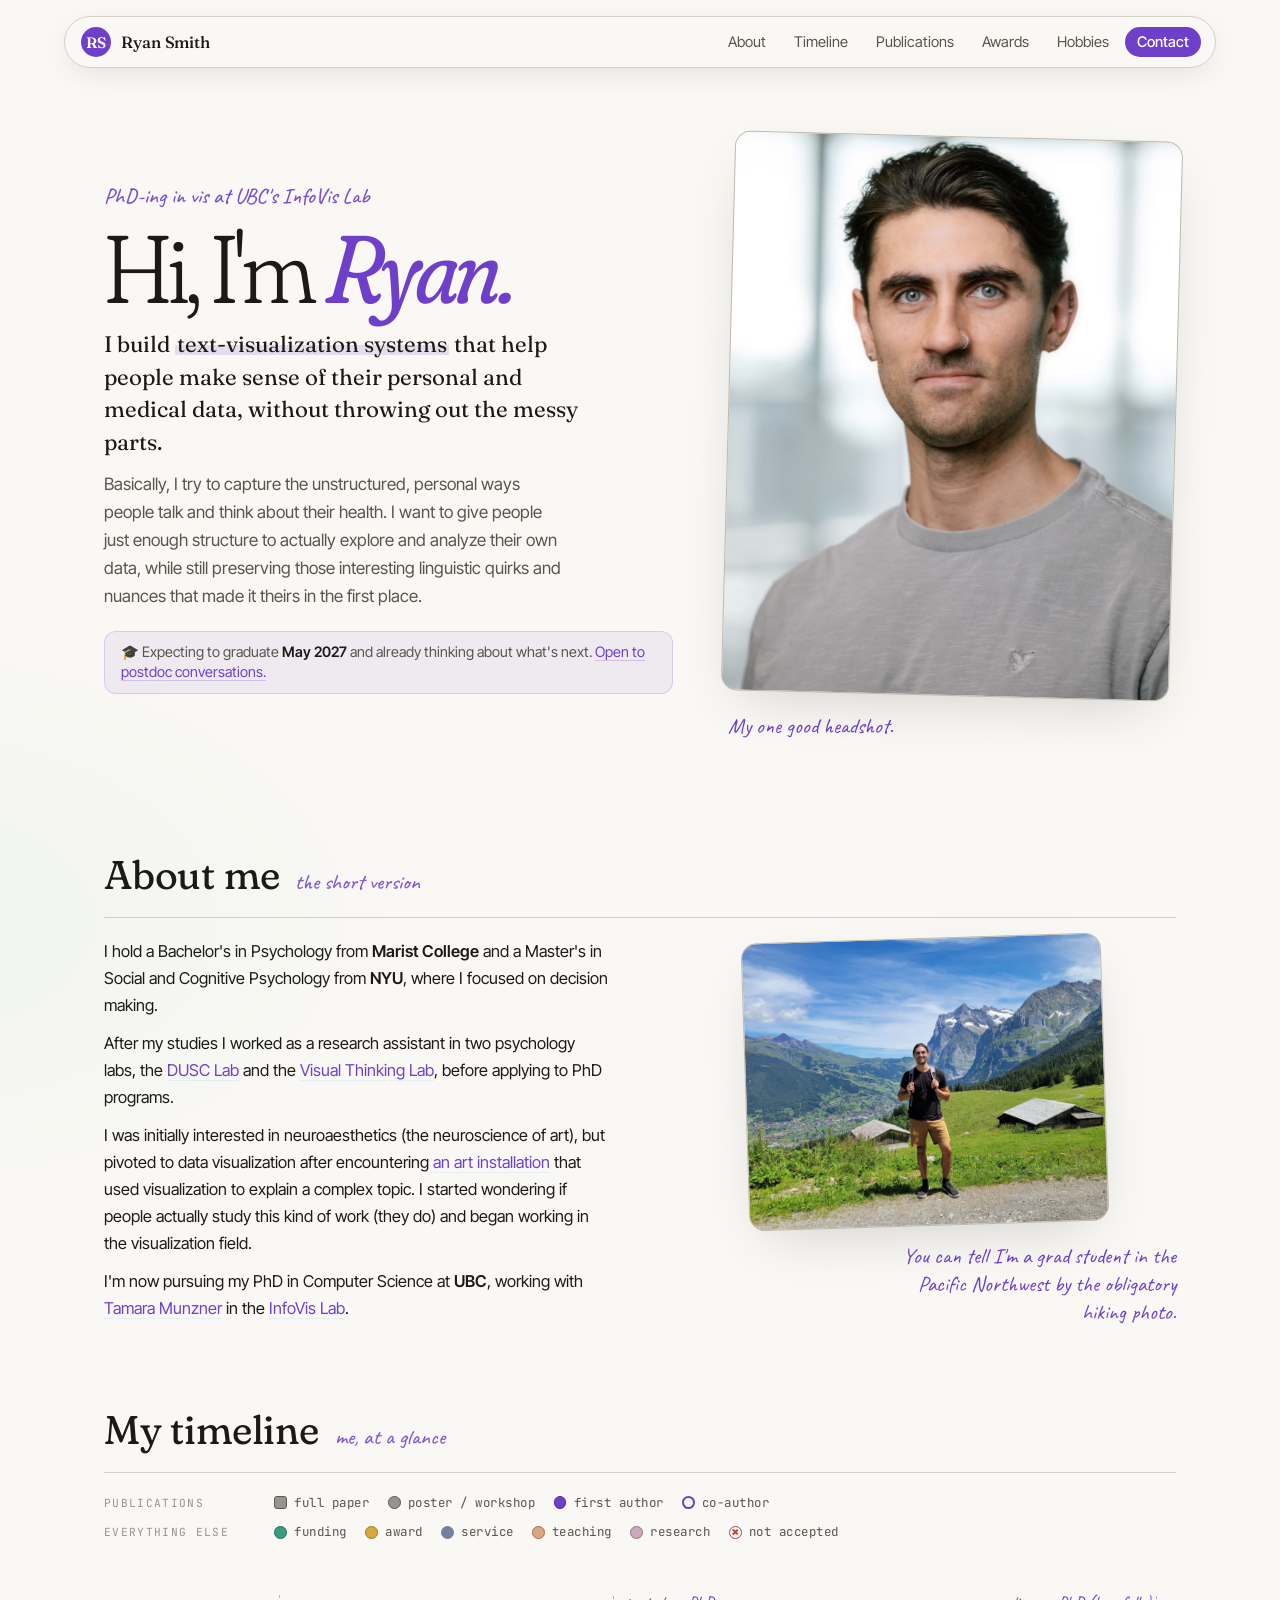
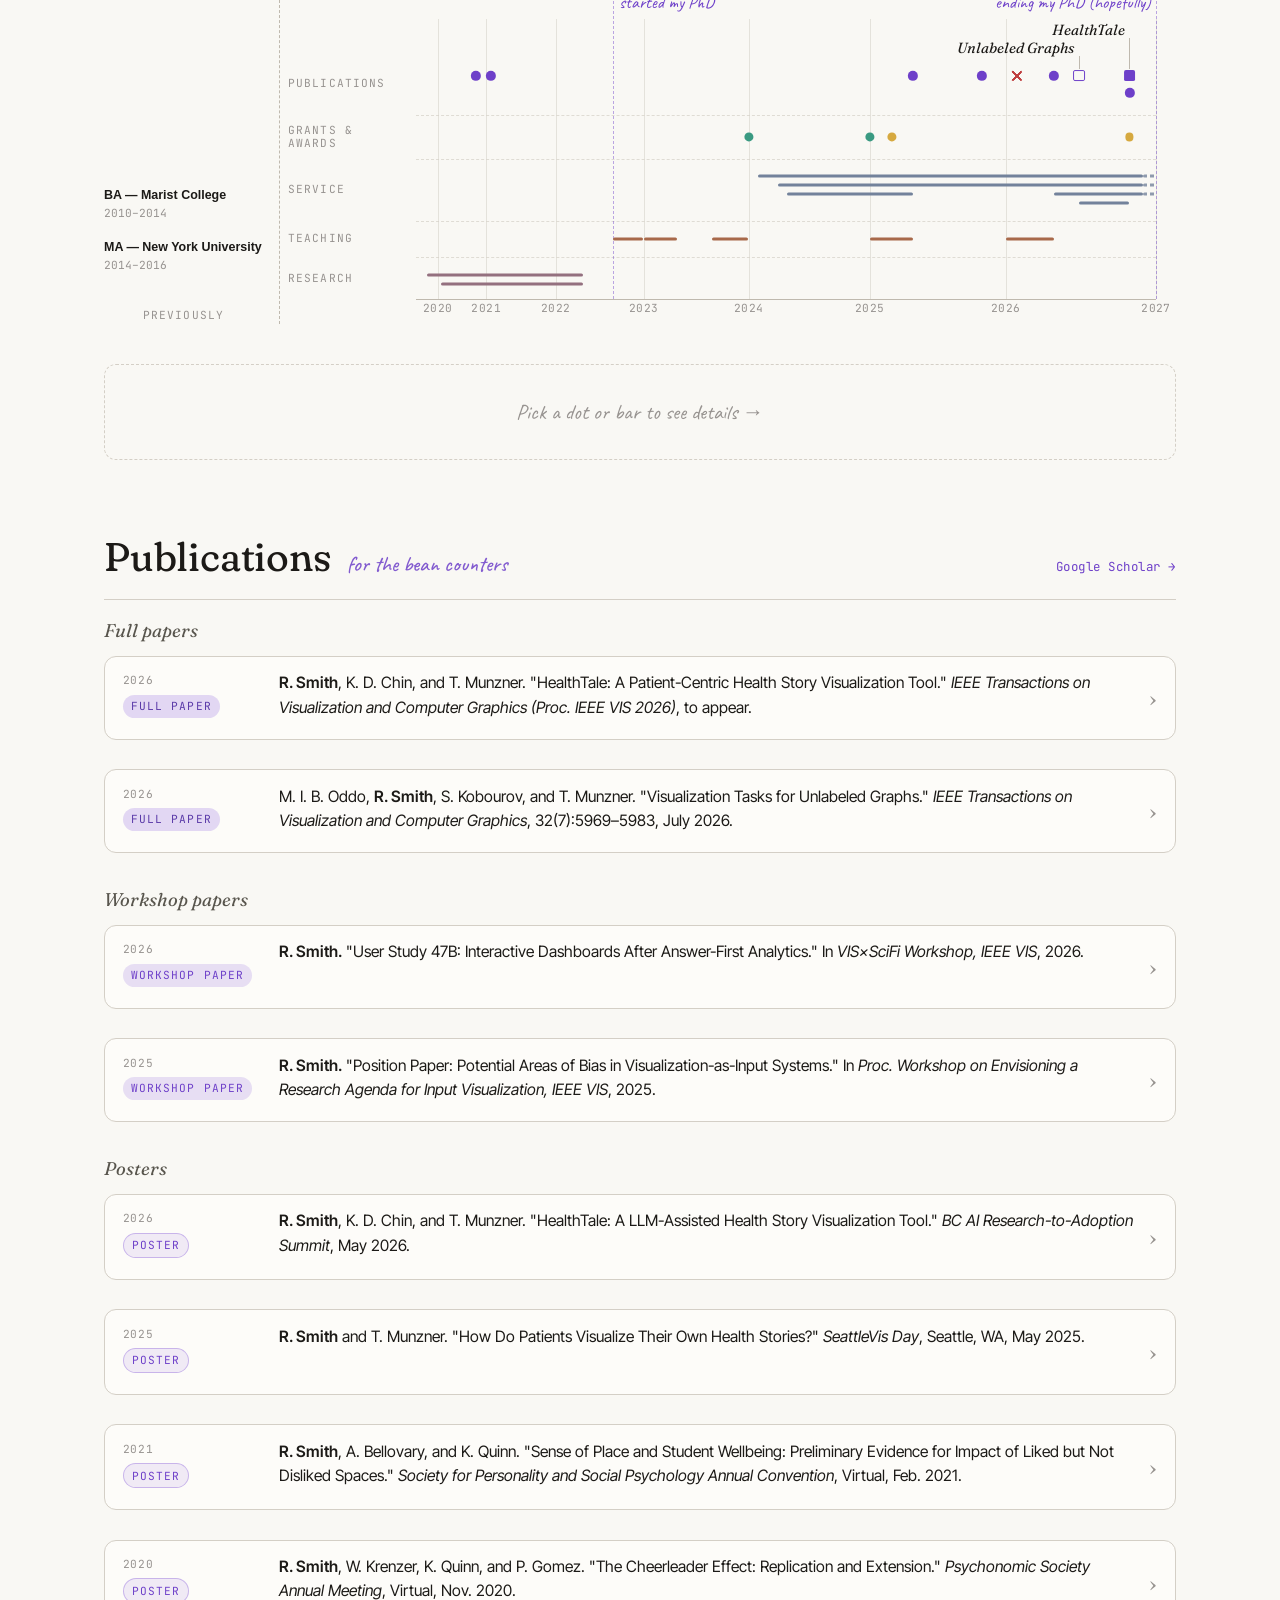
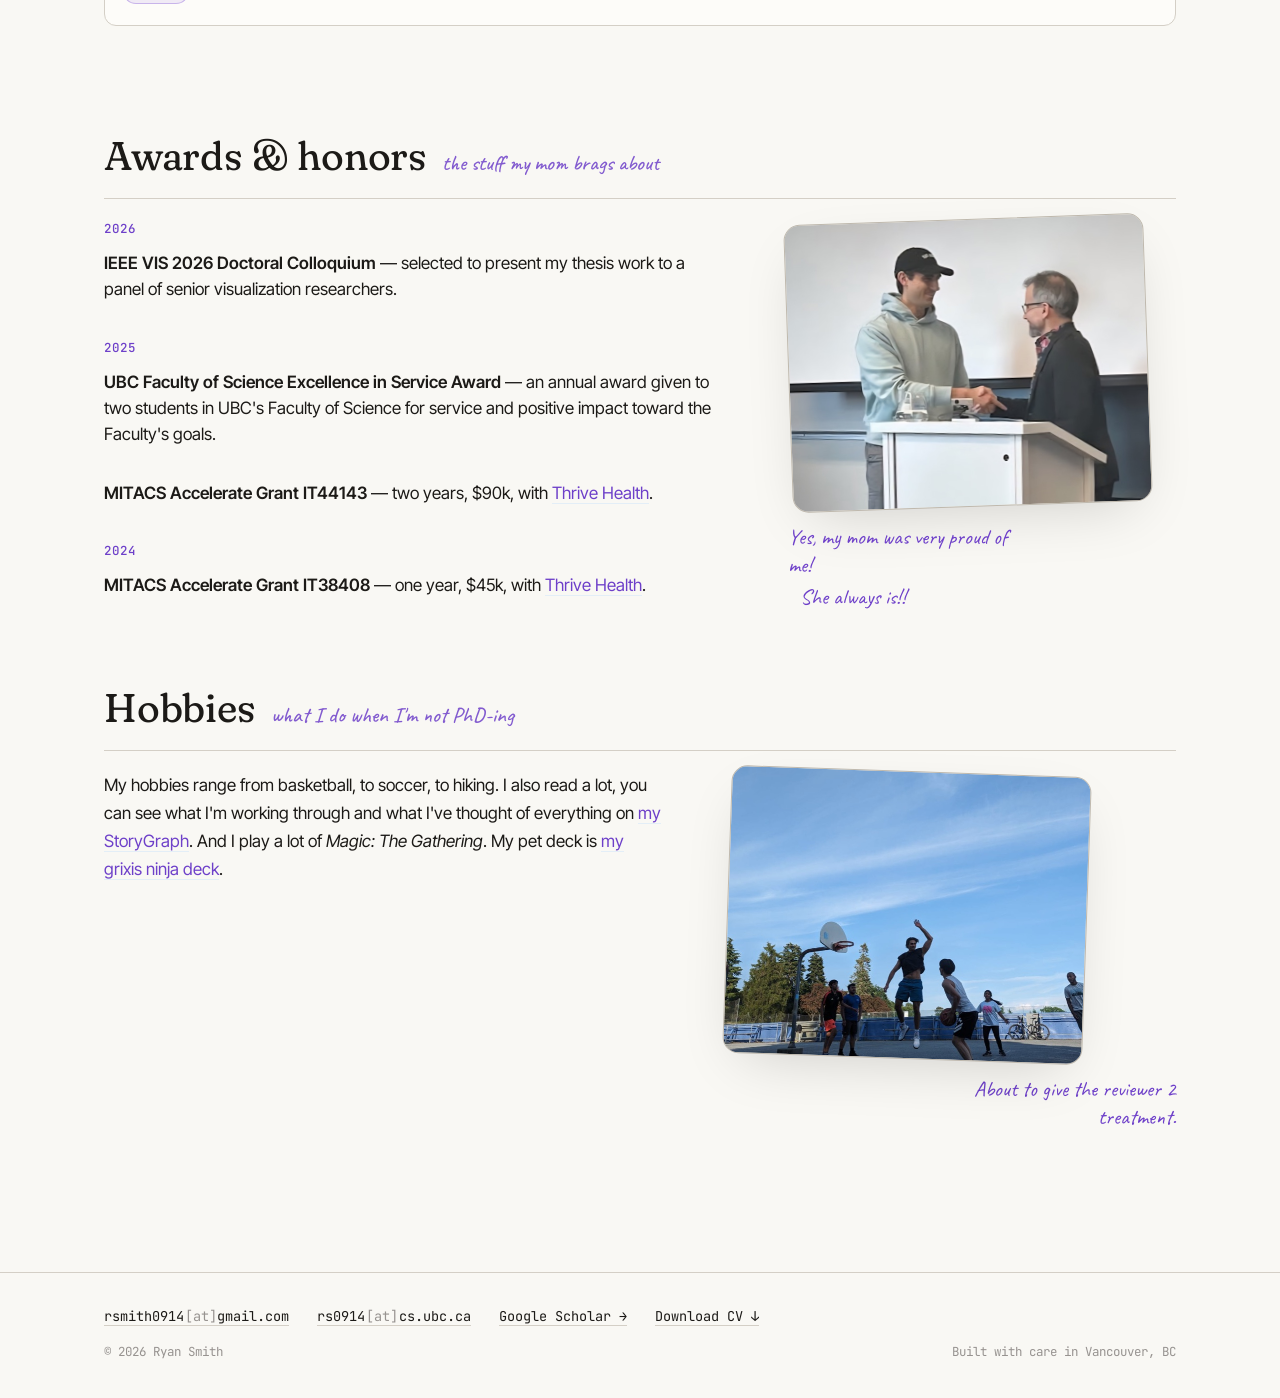
==== commit 604e0cca: "New share-preview image; graduation date May 2027 - Regenerate og-image.png with the current tagline" ====
--- a/index.html
+++ b/index.html
@@ -22,16 +22,16 @@
 <meta property="og:url" content="https://ryansmithphd.com/" />
 <meta property="og:title" content="Ryan Smith — PhD Candidate, Data Visualization, UBC Computer Science" />
 <meta property="og:description" content="PhD candidate in Computer Science at UBC's InfoVis Lab. Visualizing text so people can make sense of their personal and medical data." />
-<meta property="og:image" content="https://ryansmithphd.com/og-image.png" />
+<meta property="og:image" content="https://ryansmithphd.com/og-image.png?v=2026-10" />
 <meta property="og:image:width" content="1200" />
 <meta property="og:image:height" content="630" />
-<meta property="og:image:alt" content="Ryan Smith — PhD Candidate at UBC's InfoVis Lab. Visualizing text so people can make sense of their personal and medical data." />
+<meta property="og:image:alt" content="Ryan Smith — PhD Candidate at UBC's InfoVis Lab. Text-visualization systems for making sense of personal and medical data." />
 
 <!-- Twitter / X -->
 <meta name="twitter:card" content="summary_large_image" />
 <meta name="twitter:title" content="Ryan Smith — PhD Candidate, Data Visualization, UBC Computer Science" />
 <meta name="twitter:description" content="PhD candidate in Computer Science at UBC's InfoVis Lab. Visualizing text so people can make sense of their personal and medical data." />
-<meta name="twitter:image" content="https://ryansmithphd.com/og-image.png" />
+<meta name="twitter:image" content="https://ryansmithphd.com/og-image.png?v=2026-10" />
 
 <!-- Structured data: Person schema helps Google recognize this as an
      identity page (side knowledge panel, disambiguation from other
@@ -43,7 +43,7 @@
   "@type": "Person",
   "name": "Ryan Smith",
   "url": "https://ryansmithphd.com/",
-  "image": "https://ryansmithphd.com/og-image.png",
+  "image": "https://ryansmithphd.com/og-image.png?v=2026-10",
   "jobTitle": "PhD Candidate in Computer Science",
   "description": "PhD candidate in Computer Science at the University of British Columbia, working in the InfoVis Lab on text visualization for personal and medical data and human-computer interaction.",
   "knowsAbout": [
@@ -115,7 +115,7 @@
           Basically, I try to capture the unstructured, personal ways people talk and think about their health. I want to give people just enough structure to actually explore and analyze their own data, while still preserving those interesting linguistic quirks and nuances that made it theirs in the first place.
         </p>
         <p class="hero__announce">
-          🎓 Expecting to graduate <strong>August 2027</strong> and already thinking about what's next. <a href="mailto:rs0914@cs.ubc.ca">Open to postdoc conversations.</a>
+          🎓 Expecting to graduate <strong>May 2027</strong> and already thinking about what's next. <a href="mailto:rs0914@cs.ubc.ca">Open to postdoc conversations.</a>
         </p>
       </div>
 
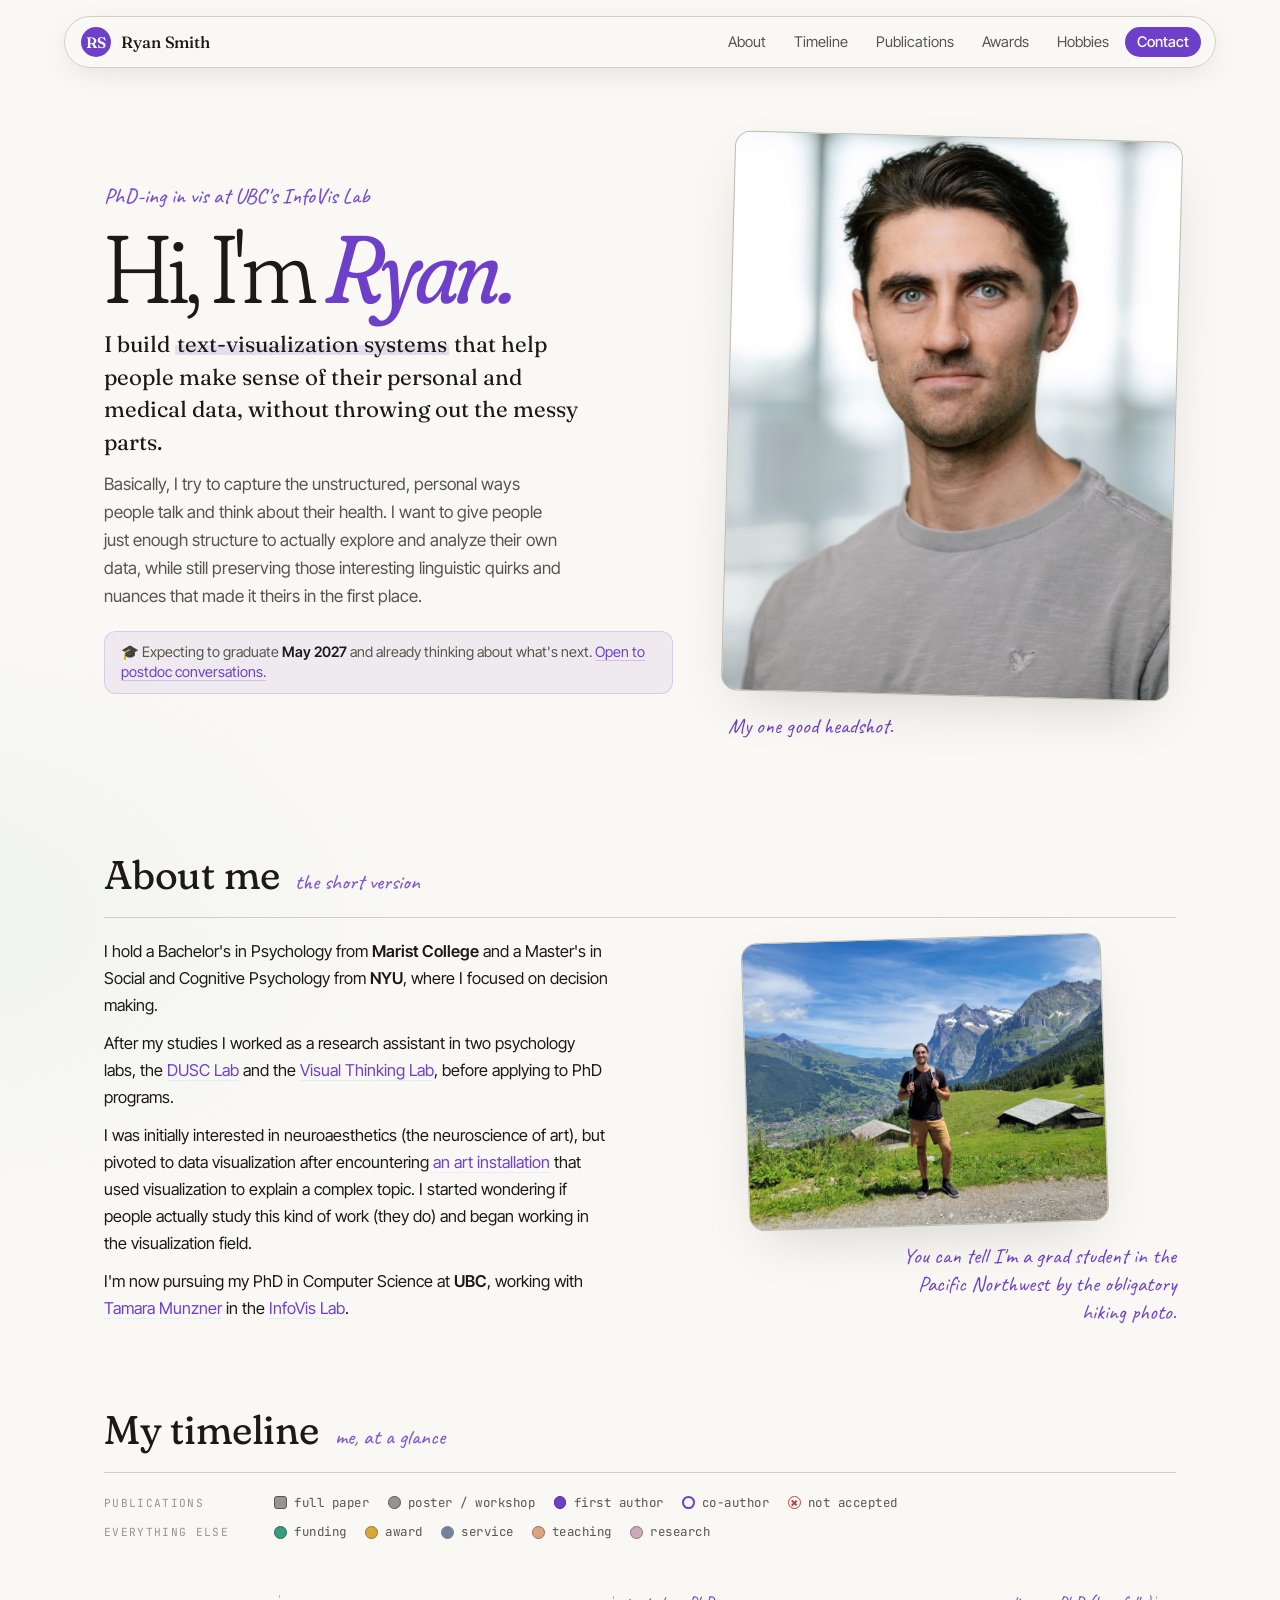
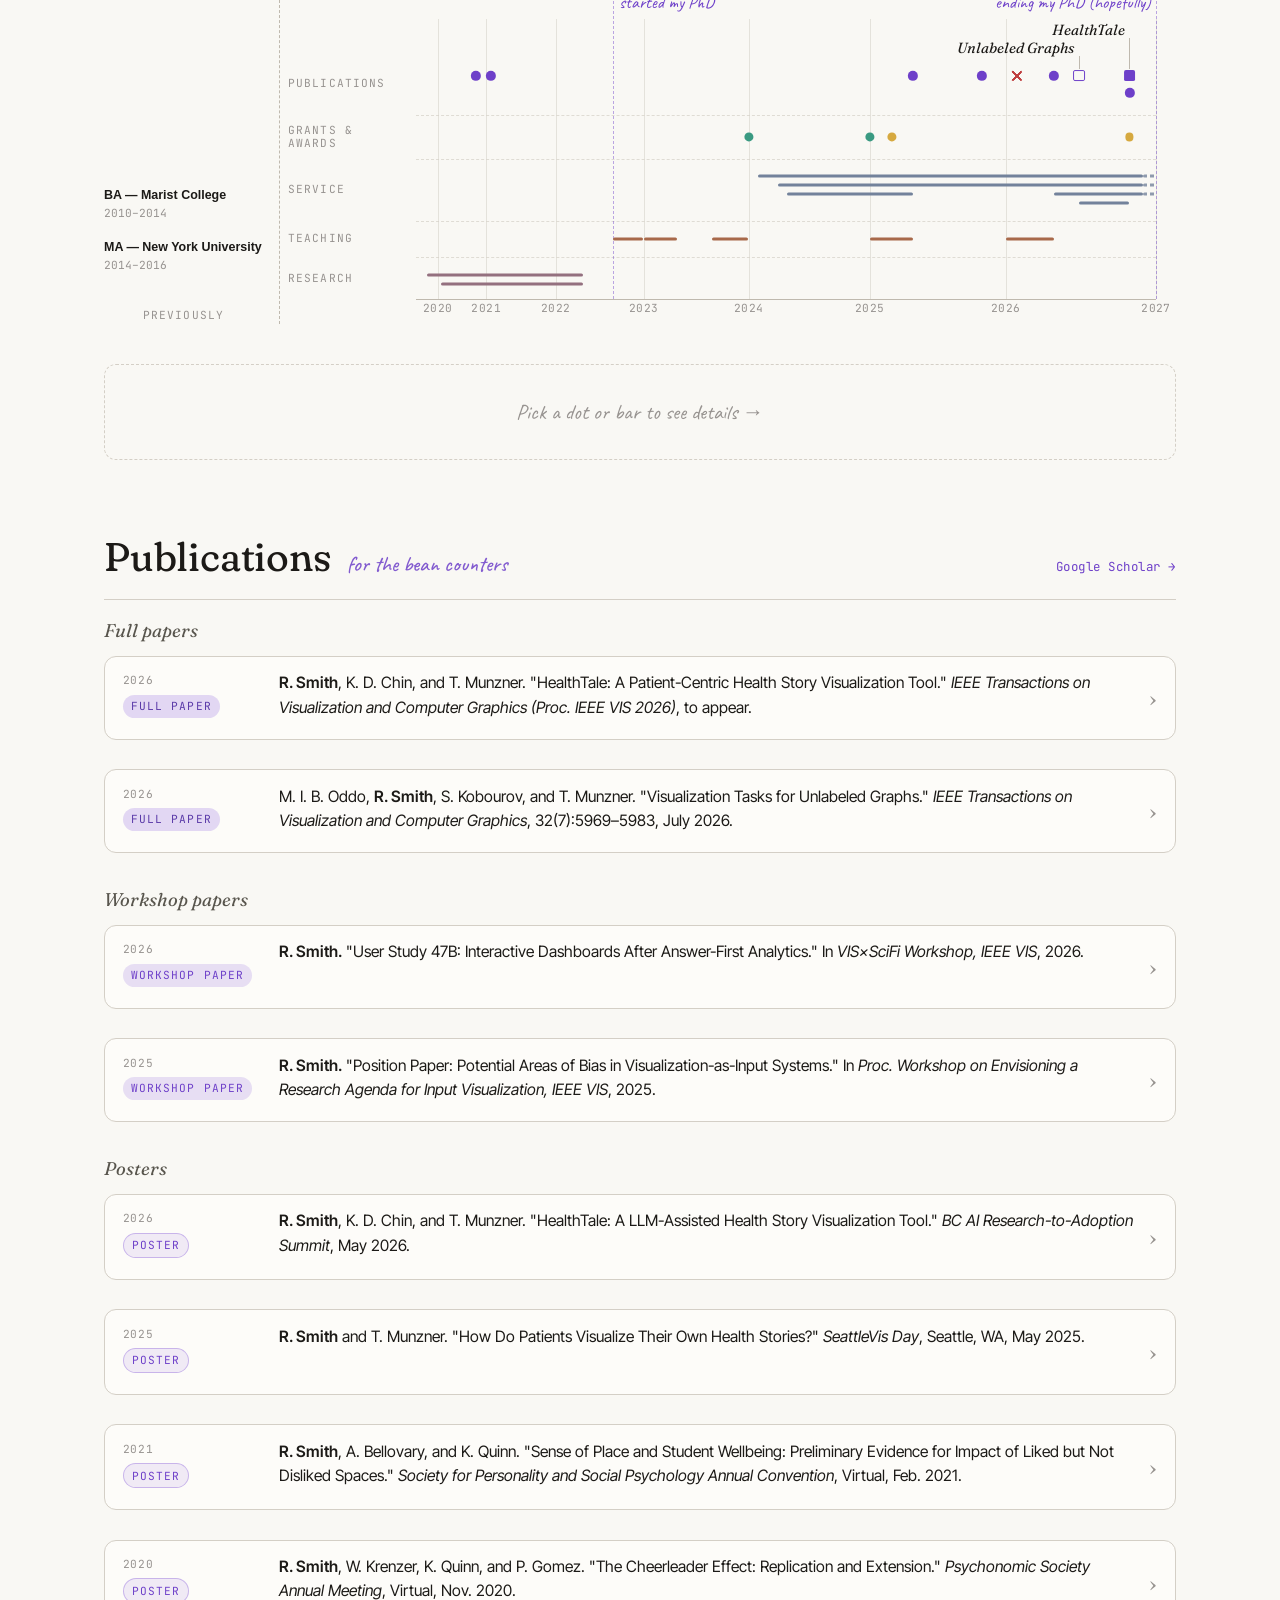
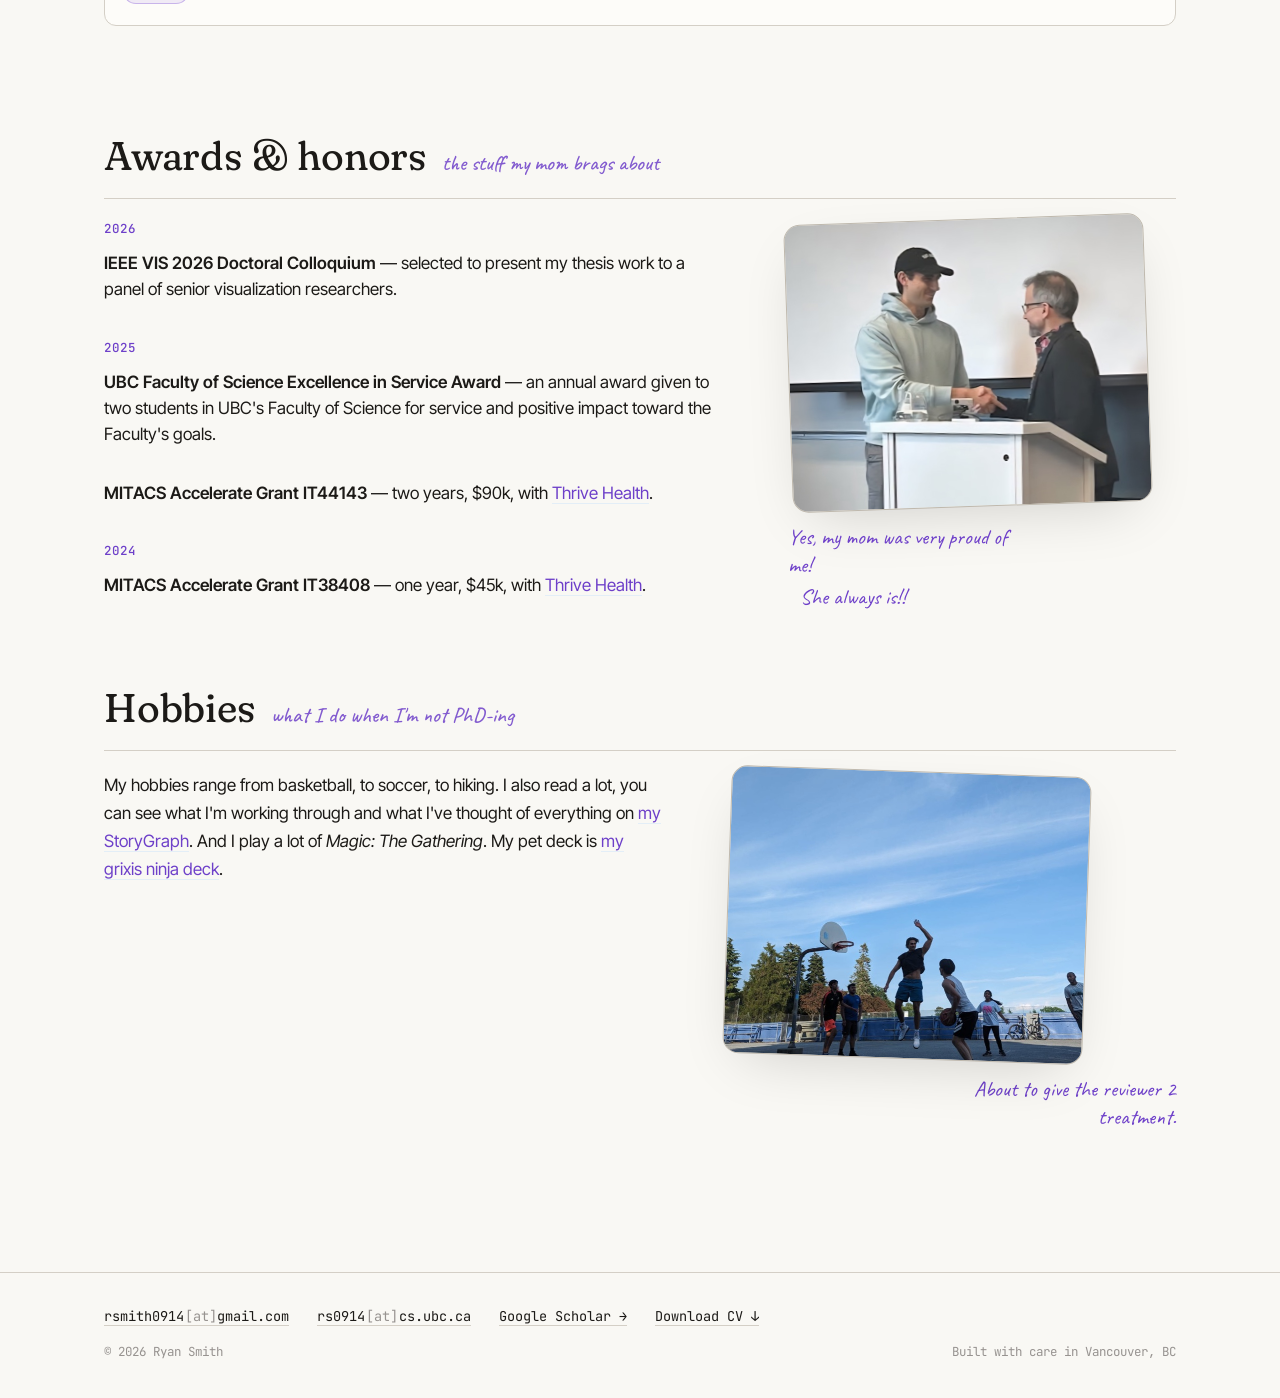
==== commit 982296c4: "Move 'not accepted' into the publications legend row Co-Authored-By: Claude Opus 5.5 <noreply@anthro" ====
--- a/index.html
+++ b/index.html
@@ -180,6 +180,7 @@
         <li><span class="swatch swatch--publication"></span> poster / workshop</li>
         <li><span class="swatch swatch--publication swatch--solid"></span> first author</li>
         <li><span class="swatch swatch--publication swatch--coauthor"></span> co-author</li>
+        <li><span class="swatch swatch--rejection"></span> not accepted</li>
       </ul>
       <ul class="timeline__legend-row" aria-label="Everything else">
         <li class="timeline__legend-head">everything else</li>
@@ -188,7 +189,6 @@
         <li><span class="swatch swatch--service"></span> service</li>
         <li><span class="swatch swatch--teaching"></span> teaching</li>
         <li><span class="swatch swatch--other"></span> research</li>
-        <li><span class="swatch swatch--rejection"></span> not accepted</li>
       </ul>
     </div>
 
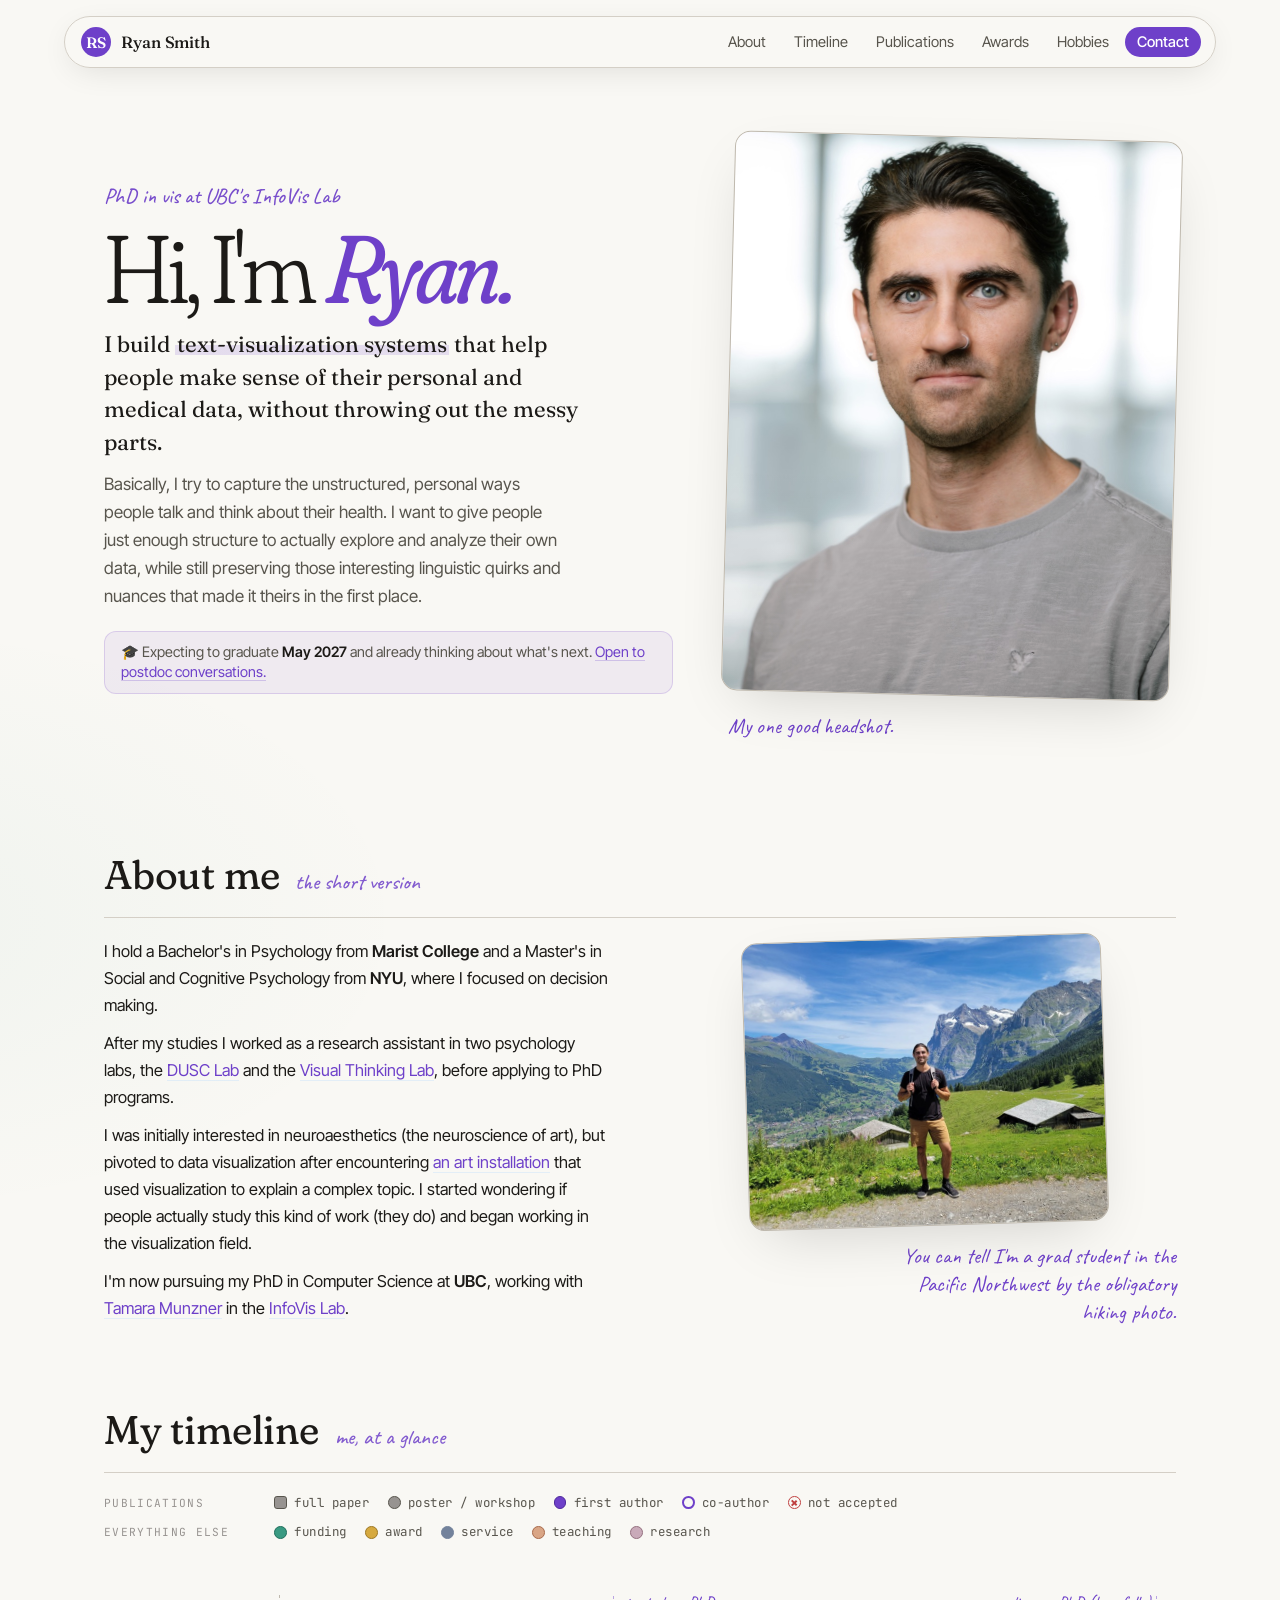
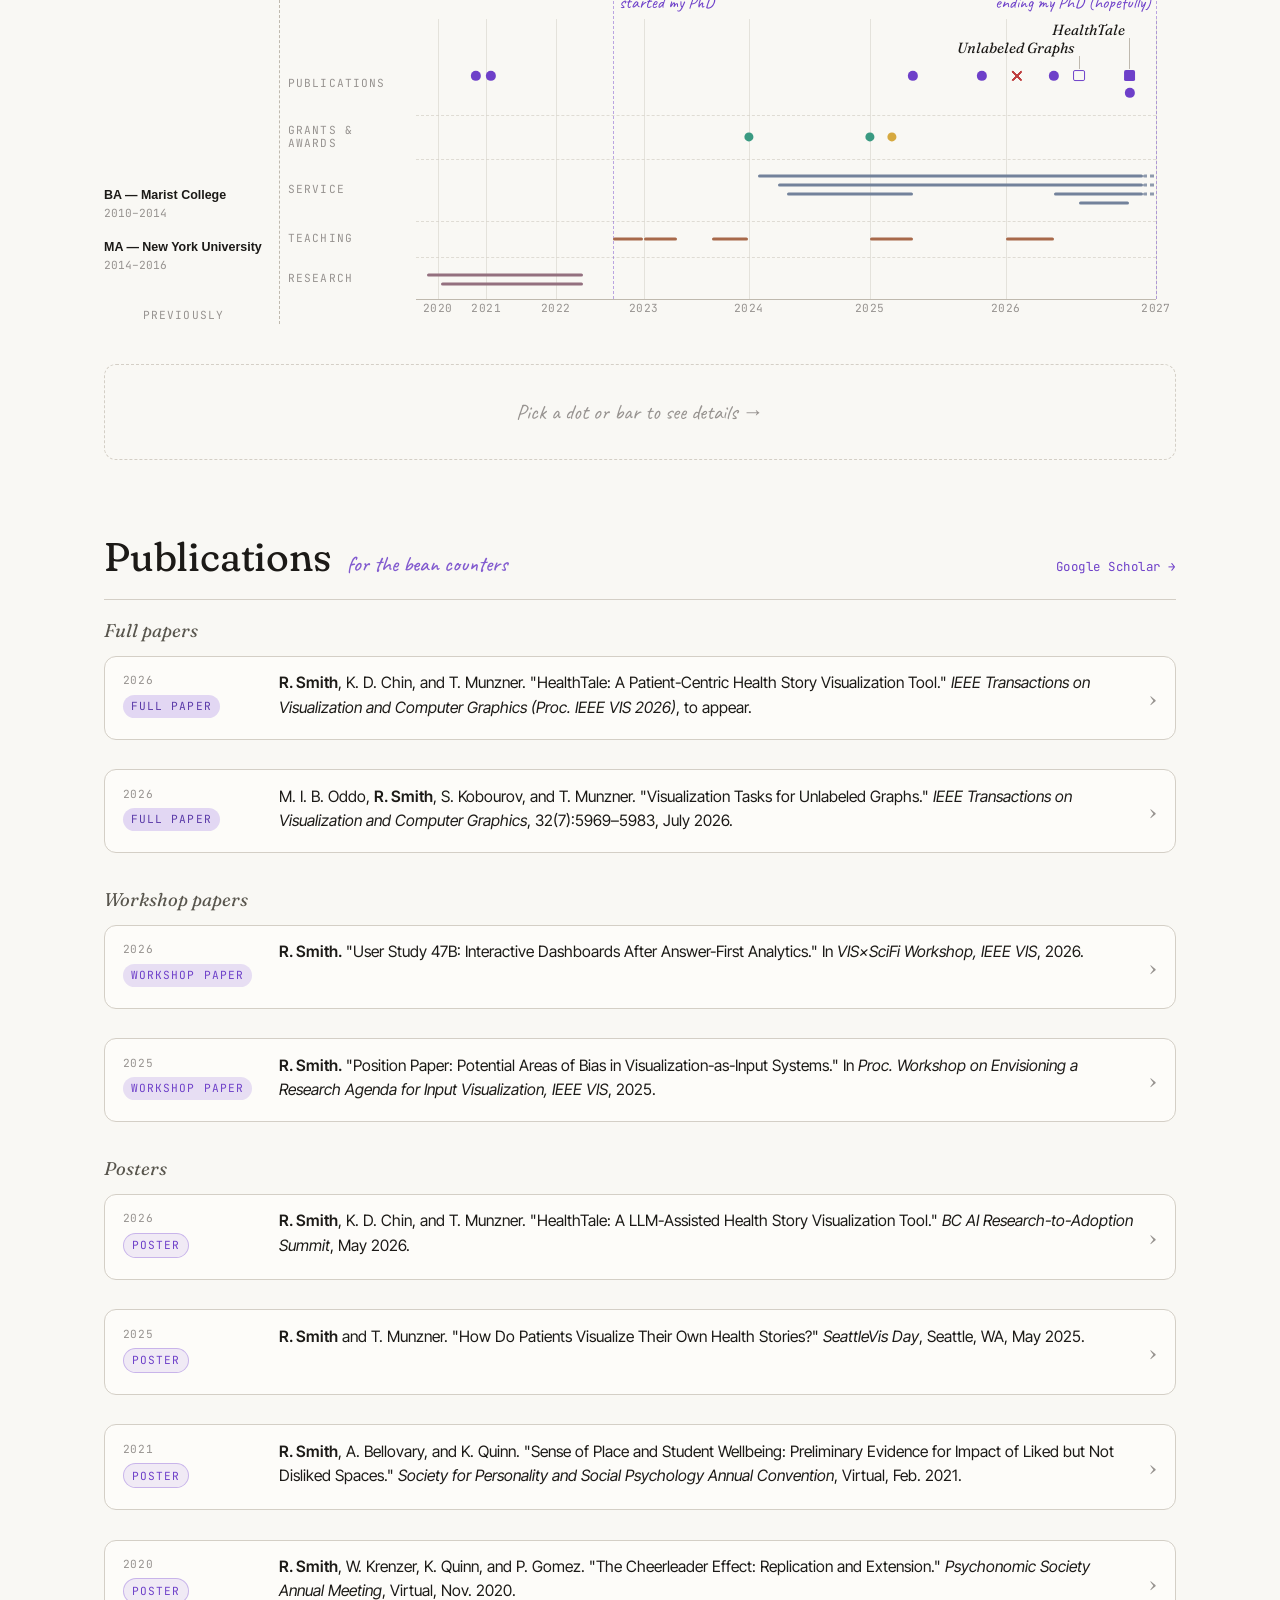
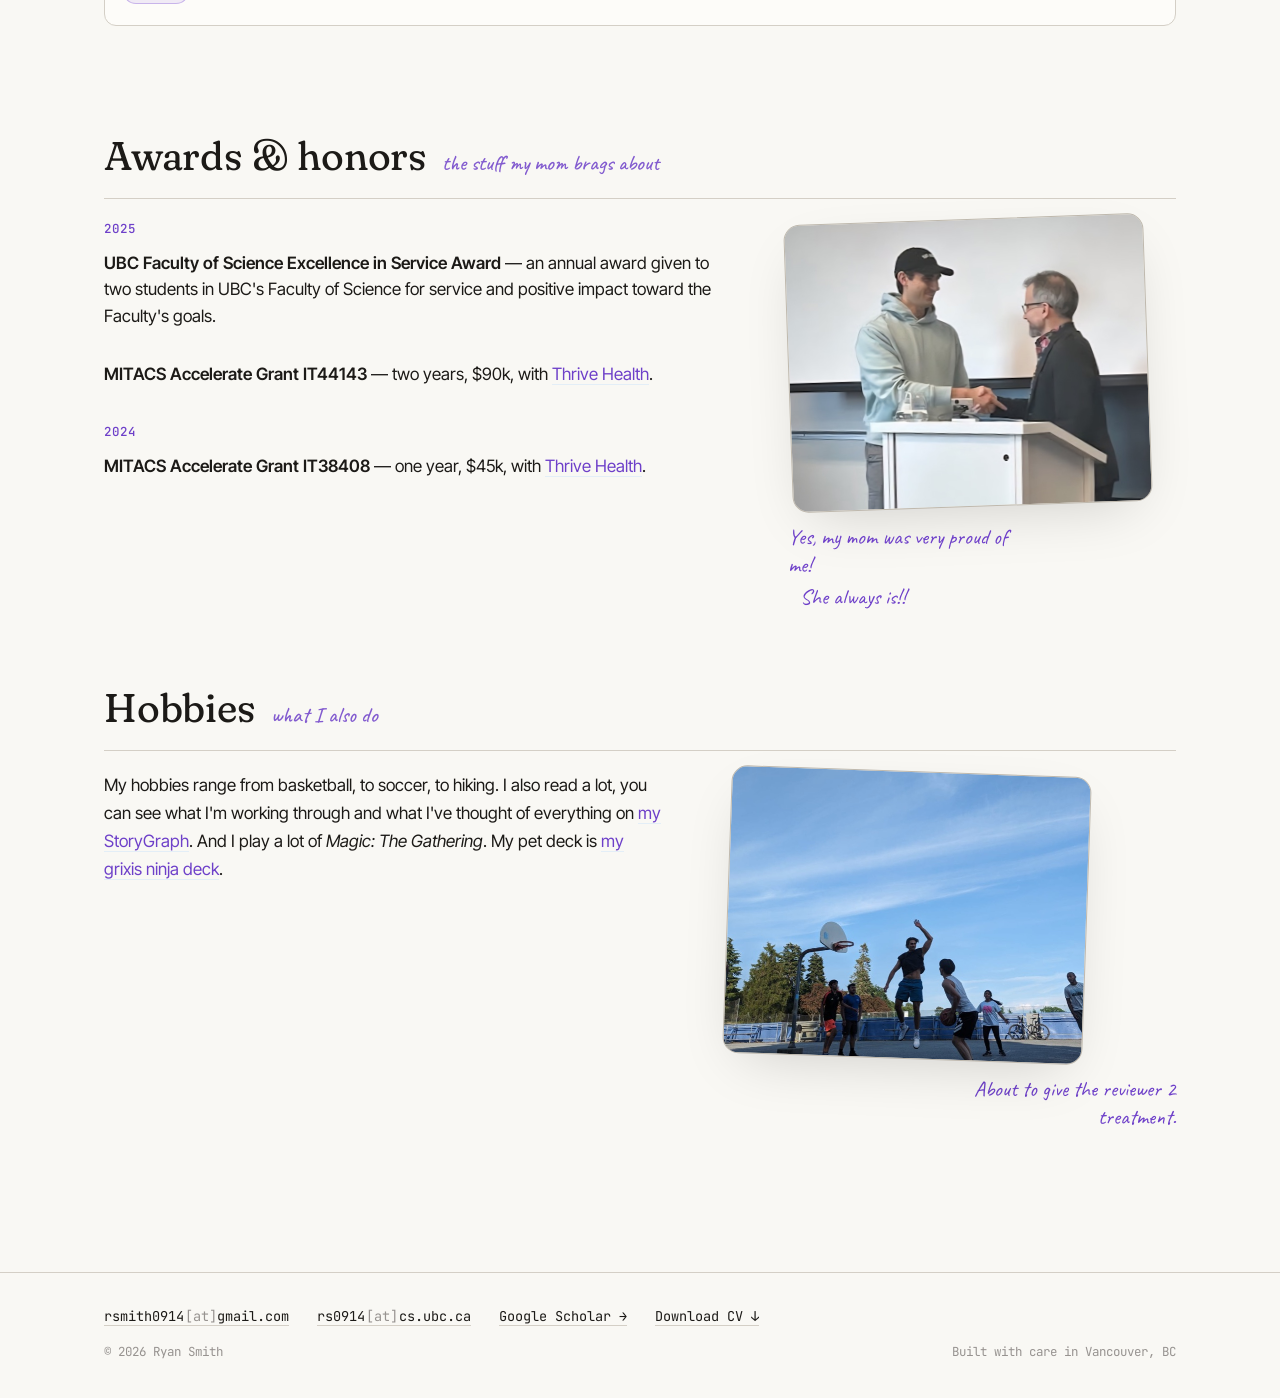
==== commit 51a99a23: "Remove Doctoral Colloquium from site; copy tweaks Co-Authored-By: Claude Opus 5.5 <noreply@anthropic" ====
--- a/index.html
+++ b/index.html
@@ -103,7 +103,7 @@
     <div class="hero__grid">
       <div class="hero__intro">
         <p class="hero__eyebrow aside" data-aside>
-          <span class="ink">PhD-ing in vis at UBC's InfoVis Lab</span>
+          <span class="ink">PhD in vis at UBC's InfoVis Lab</span>
         </p>
         <h1 class="hero__title">
           Hi, I'm <em>Ryan.</em>
@@ -373,9 +373,6 @@
         <div class="pub__abstract" hidden>In 2054, most analytic workflows begin with an answer and conclude before anyone has been required to look at the data, an arrangement generally regarded as progress. We report User Study 47B, an evaluation of a legacy interactive dashboard with participants accustomed to answer-first systems. Participants often treated interaction as analysis the system had failed to finish and interpretive ambiguity as an interface awaiting a finalized answer. These responses reverse two familiar visualization values: agency begins to resemble labor, and interpretive openness begins to resemble poor interface quality. We use these findings to ask how visualization can make looking at data feel worthwhile and how it should fit workflows where users begin by uploading data and asking for an answer. This remains a viable direction for the field, although perhaps not the one envisioned in its grant proposals.</div>
       </li>
 
-      <li data-year="2026.83" data-kind="award" data-title="IEEE VIS 2026 Doctoral Colloquium">
-        <p><strong>IEEE VIS 2026 Doctoral Colloquium</strong> — selected to present my thesis work to a panel of senior visualization researchers.</p>
-      </li>
 
     </ol>
 
@@ -413,14 +410,6 @@
 
     <div class="awards__grid">
       <div class="awards__body">
-        <div class="awards__year">
-          <h3 class="awards__year-label">2026</h3>
-          <ul class="publist__list awards__list">
-            <li class="publist__item">
-              <p><strong>IEEE VIS 2026 Doctoral Colloquium</strong> — selected to present my thesis work to a panel of senior visualization researchers.</p>
-            </li>
-          </ul>
-        </div>
         <div class="awards__year">
           <h3 class="awards__year-label">2025</h3>
           <ul class="publist__list awards__list">
@@ -458,7 +447,7 @@
   <section id="hobbies" class="section section--hobbies">
     <div class="section__head">
       <h2 class="section__title">Hobbies</h2>
-      <p class="section__sub aside" data-aside><span class="ink">what I do when I'm not PhD-ing</span></p>
+      <p class="section__sub aside" data-aside><span class="ink">what I also do</span></p>
     </div>
 
     <div class="hobbies__grid">
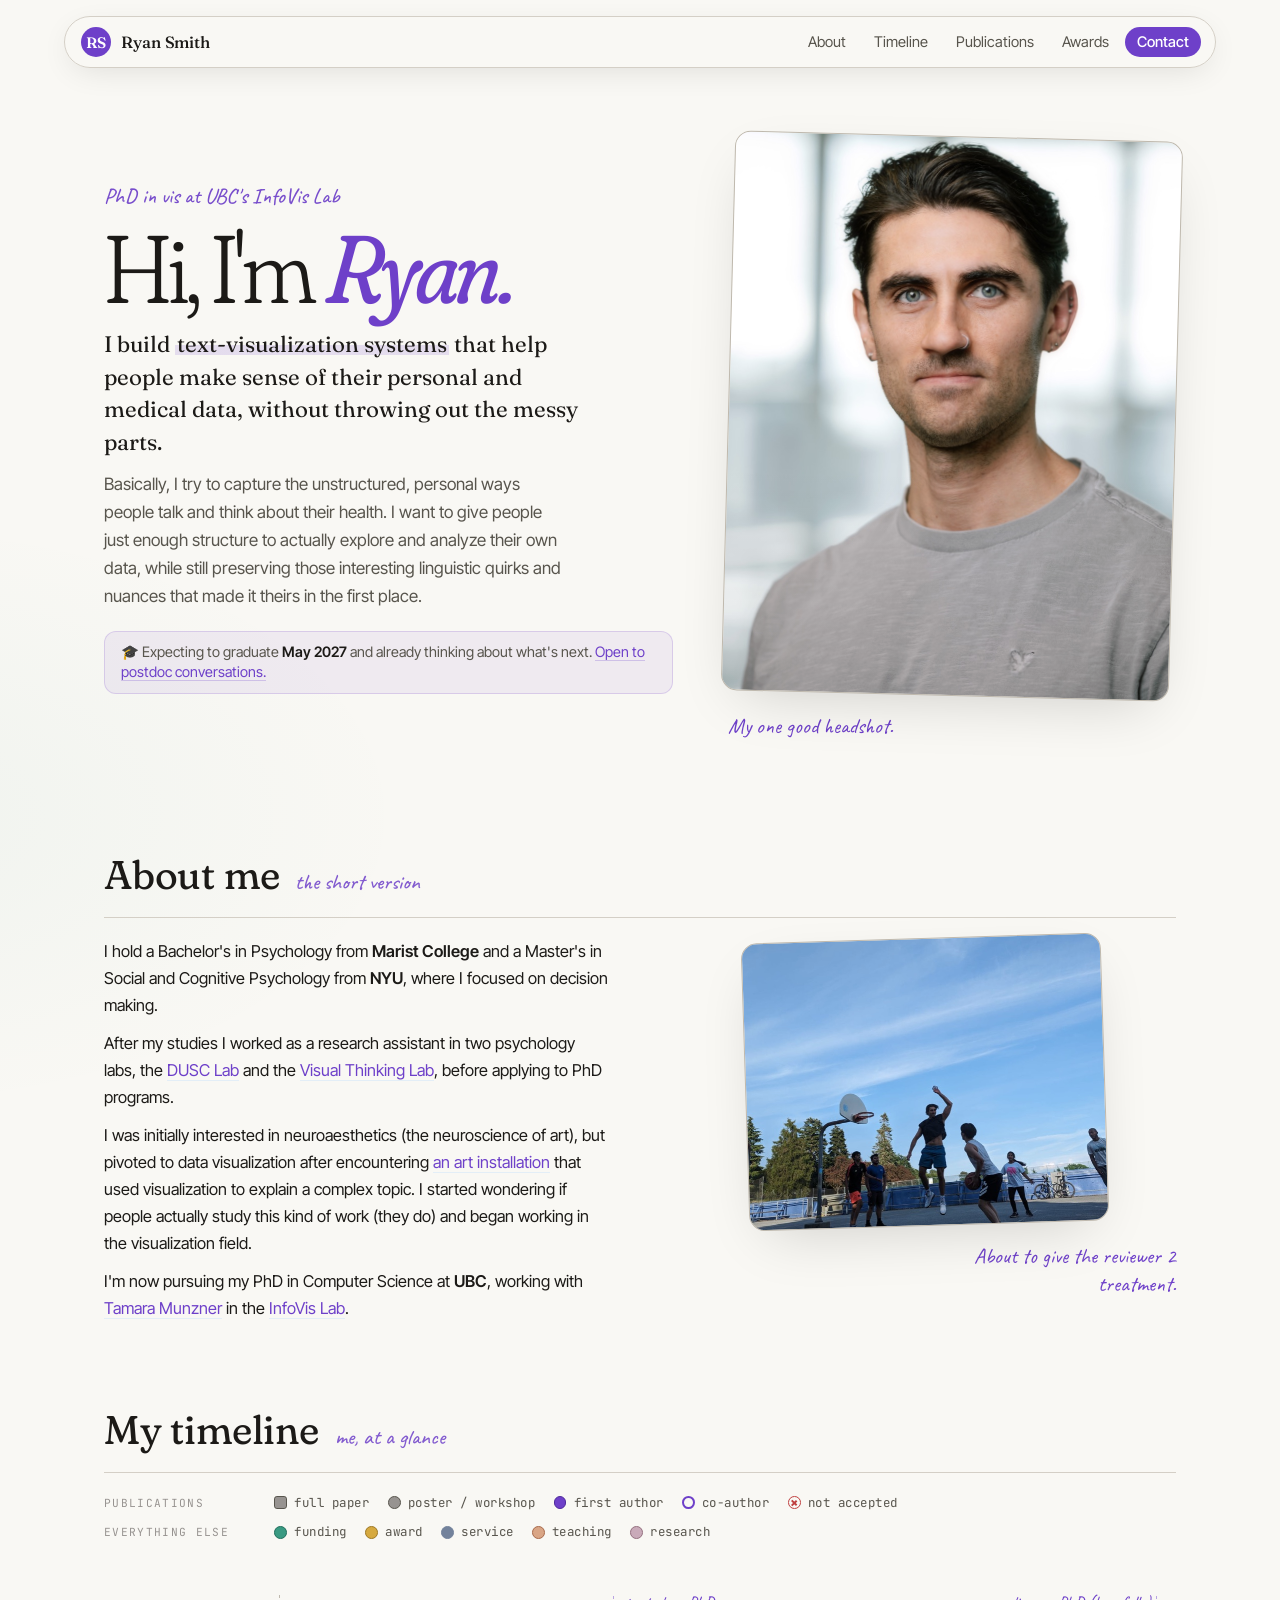
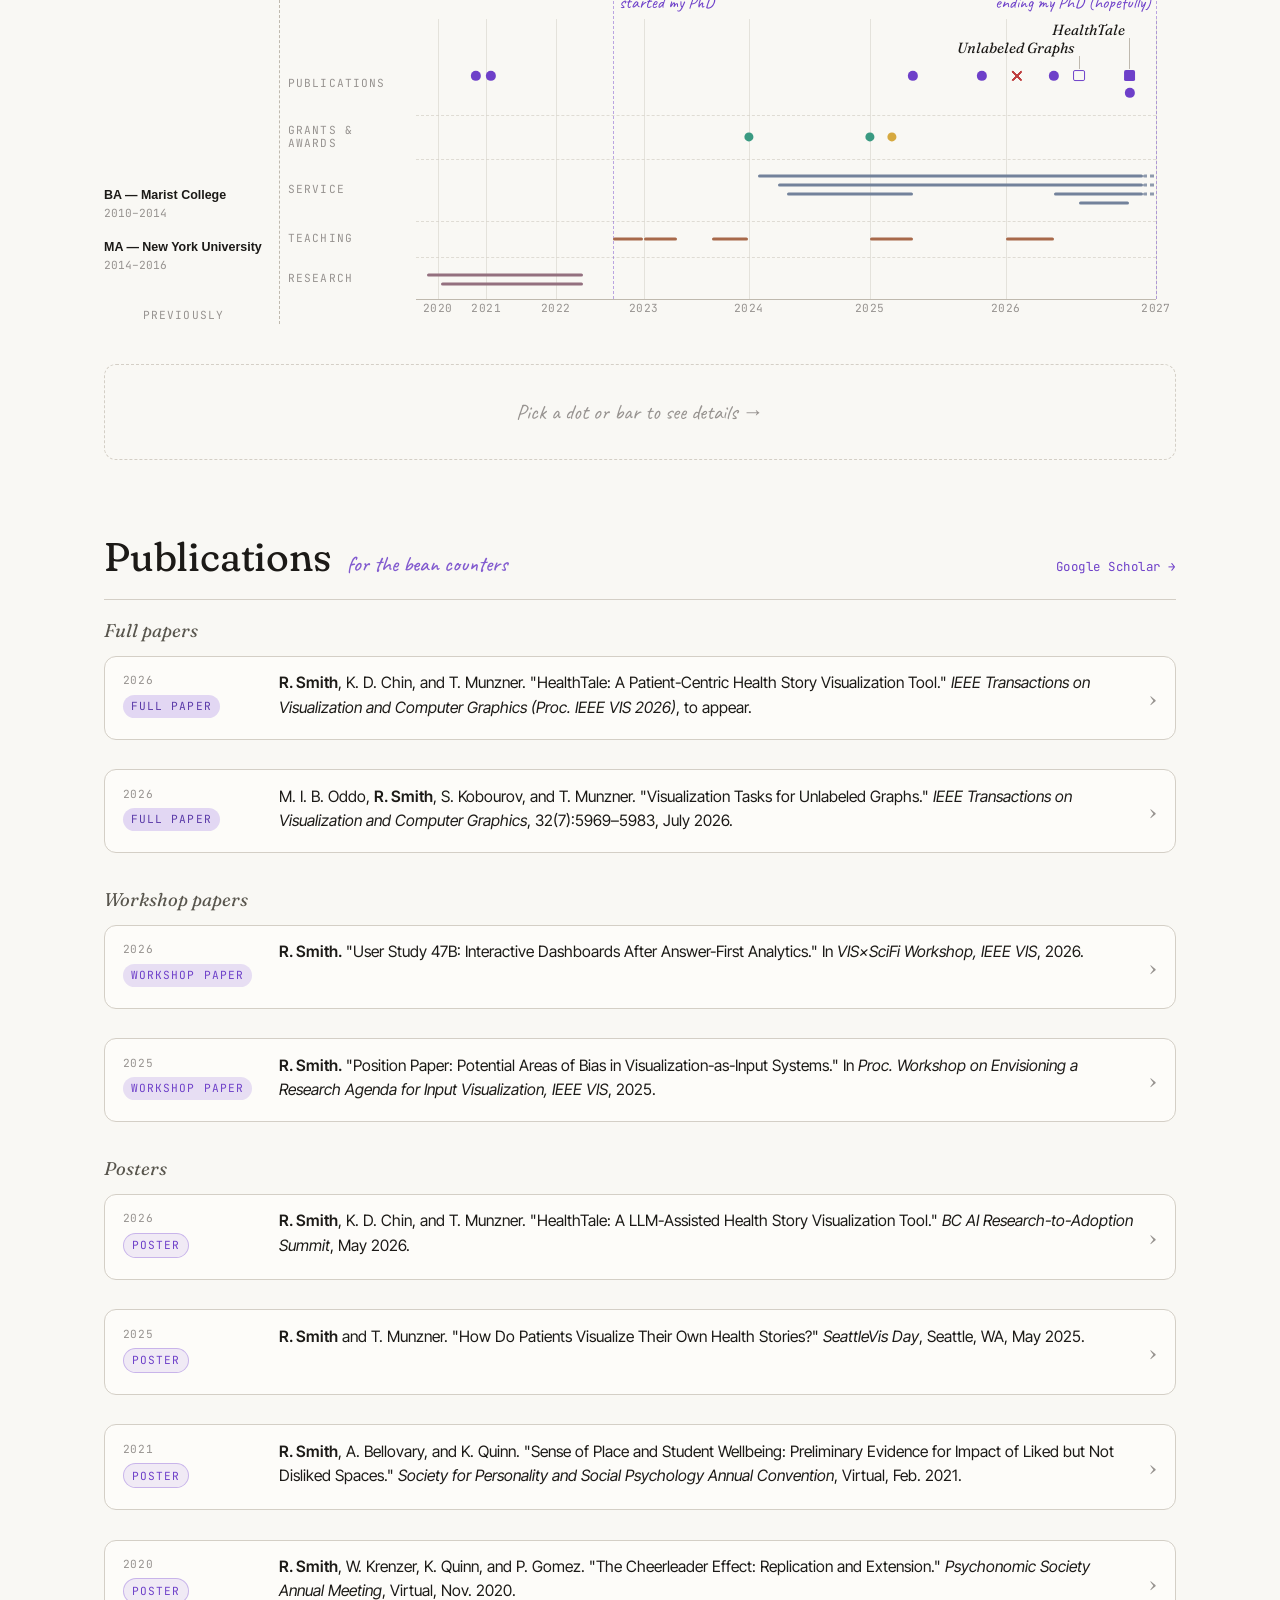
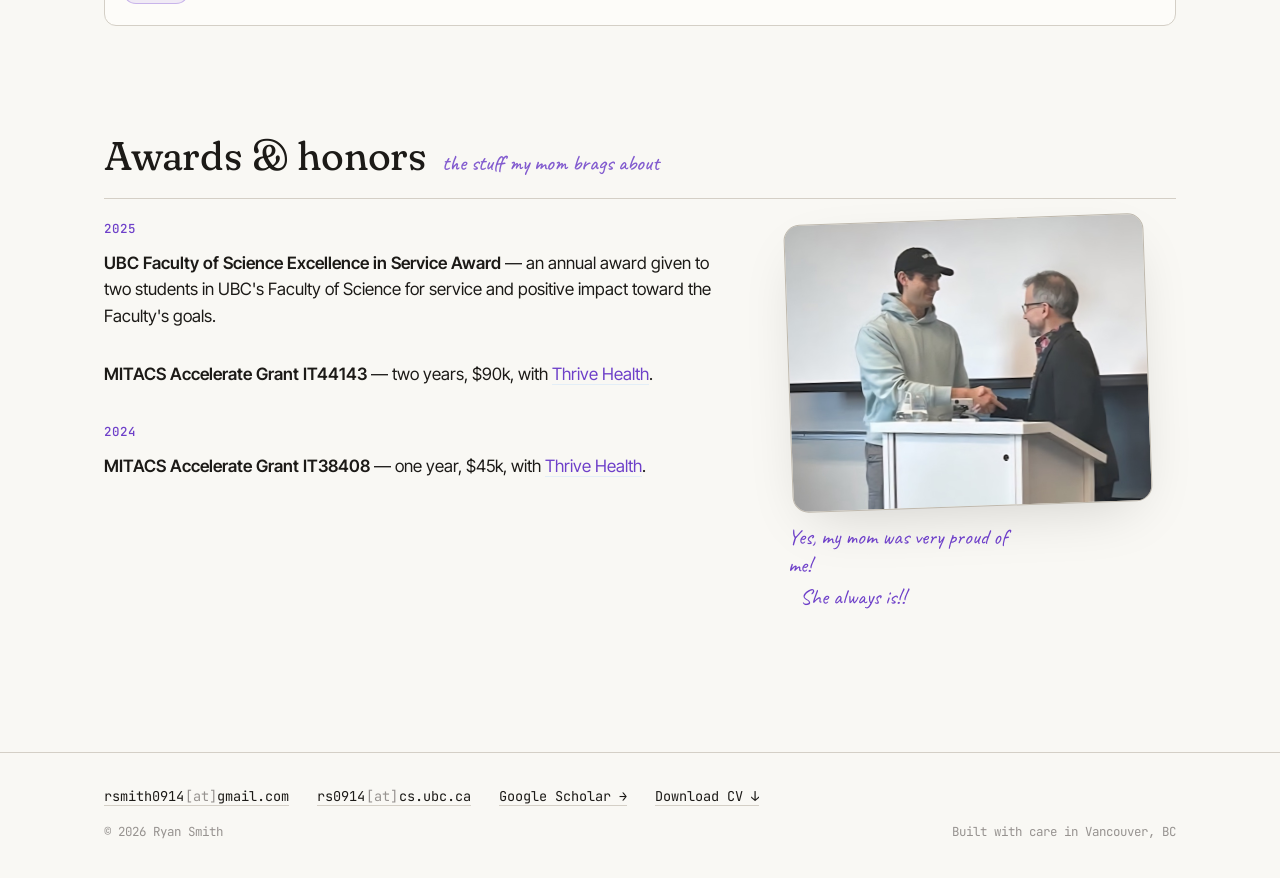
==== commit 73275a6a: "Remove Hobbies section; basketball photo moves to About Co-Authored-By: Claude Opus 5.5 <noreply@ant" ====
--- a/index.html
+++ b/index.html
@@ -72,7 +72,7 @@
 <link href="https://fonts.googleapis.com/css2?family=Fraunces:ital,opsz,wght,SOFT,WONK@0,9..144,300..900,0..100,0..1;1,9..144,300..900,0..100,0..1&family=Caveat:wght@400..700&family=Inter+Tight:wght@400;500;600&family=JetBrains+Mono:wght@400;500&display=swap" rel="stylesheet">
 
 <!-- Bump ?v= on deploy so a new index.html never pairs with a cached old CSS/JS -->
-<link rel="stylesheet" href="style.css?v=2026-10-08d" />
+<link rel="stylesheet" href="style.css?v=2026-10-23" />
 <script src="script.js?v=2026-10-08d" defer></script>
 </head>
 <body>
@@ -91,7 +91,6 @@
     <li><a href="#publications">Timeline</a></li>
     <li><a href="#publist">Publications</a></li>
     <li><a href="#awards">Awards</a></li>
-    <li><a href="#hobbies">Hobbies</a></li>
     <li><a href="#contact" class="nav__cta">Contact</a></li>
   </ul>
 </nav>
@@ -156,10 +155,10 @@
 
       <figure class="about__photo">
         <div class="about__photo-frame">
-          <img src="images/hiking.jpg" alt="Ryan Smith hiking in the Swiss Alps" width="800" height="600" loading="lazy" decoding="async" />
+          <img src="images/basketball.jpg" alt="Ryan playing basketball" width="677" height="900" loading="lazy" decoding="async" />
         </div>
         <figcaption class="aside aside--right" data-aside>
-          <span class="ink">You can tell I'm a grad student in the Pacific Northwest by the obligatory hiking photo.</span>
+          <span class="ink">About to give the reviewer 2 treatment.</span>
         </figcaption>
       </figure>
     </div>
@@ -443,31 +442,6 @@
     </div>
   </section>
 
-  <!-- HOBBIES -->
-  <section id="hobbies" class="section section--hobbies">
-    <div class="section__head">
-      <h2 class="section__title">Hobbies</h2>
-      <p class="section__sub aside" data-aside><span class="ink">what I also do</span></p>
-    </div>
-
-    <div class="hobbies__grid">
-      <div class="hobbies__body">
-        <p>
-          My hobbies range from basketball, to soccer, to hiking. I also read a lot, you can see what I'm working through and what I've thought of everything on <a href="https://app.thestorygraph.com/profile/rsmith0914" target="_blank" rel="noopener">my StoryGraph</a>. And I play a lot of <em>Magic: The Gathering</em>. My pet deck is <a href="https://archidekt.com/decks/4294031/gorogoro_and_satoru" target="_blank" rel="noopener">my grixis ninja deck</a>.
-        </p>
-      </div>
-
-      <figure class="hobbies__photo">
-        <div class="hobbies__photo-frame">
-          <img src="images/basketball.jpg" alt="Ryan playing basketball" width="677" height="900" loading="lazy" decoding="async" />
-        </div>
-        <figcaption class="aside aside--right" data-aside>
-          <span class="ink">About to give the reviewer 2 treatment.</span>
-        </figcaption>
-      </figure>
-    </div>
-  </section>
-
 </main>
 
 <!-- FOOTER doubles as contact (nav "Contact" lands here) -->
--- a/style.css
+++ b/style.css
@@ -427,73 +427,6 @@
 .about__photo:hover .about__photo-frame { transform: rotate(0deg); }
 .about__photo-frame img { width: 100%; height: 100%; object-fit: cover; filter: saturate(.92); }
 
-/* ---------- hobbies ---------- */
-.hobbies__grid {
-  display: grid;
-  grid-template-columns: 1.3fr 1fr;
-  gap: clamp(1.25rem, 3vw, 2.5rem);
-  align-items: start;
-}
-.hobbies__body p {
-  margin: 0 0 .7rem;
-  max-width: 56ch;
-}
-.hobbies__lede {
-  font-family: var(--font-display);
-  font-style: italic;
-  font-weight: 300;
-  font-size: clamp(1.15rem, 2vw, 1.4rem);
-  line-height: 1.35;
-  color: var(--fg-dim);
-  margin: 0 0 1.25rem;
-}
-.hobbies__list {
-  margin: 0;
-  padding: 0;
-  display: grid;
-  gap: .9rem;
-  max-width: 58ch;
-}
-.hobbies__row {
-  display: grid;
-  grid-template-columns: 11rem 1fr;
-  gap: 1.25rem;
-  align-items: baseline;
-  padding: .65rem 0;
-  border-top: 1px solid var(--border);
-}
-.hobbies__row:last-child { border-bottom: 1px solid var(--border); }
-.hobbies__list dt {
-  font-family: var(--font-mono);
-  font-size: .78rem;
-  letter-spacing: .1em;
-  text-transform: uppercase;
-  color: var(--fg-dim);
-  margin: 0;
-}
-.hobbies__list dd {
-  margin: 0;
-  color: var(--fg);
-  line-height: 1.55;
-}
-@media (max-width: 640px) {
-  .hobbies__row { grid-template-columns: 1fr; gap: .25rem; }
-}
-.hobbies__photo { margin: 0; }
-.hobbies__photo-frame {
-  border-radius: 1rem;
-  overflow: hidden;
-  border: 1px solid var(--border-hi);
-  background: var(--bg-card);
-  aspect-ratio: 5/4;
-  max-height: 18rem;
-  transform: rotate(2deg);
-  box-shadow: 0 20px 60px -20px rgba(0,0,0,.18);
-  transition: transform .4s var(--ease);
-}
-.hobbies__photo:hover .hobbies__photo-frame { transform: rotate(0deg); }
-.hobbies__photo-frame img { width: 100%; height: 100%; object-fit: cover; filter: saturate(.92); }
-
 /* awards photo (frame class kept from the old service section) */
 .service__photo { margin: 0; }
 .service__photo-frame {
@@ -587,10 +520,8 @@
   .hero__grid { grid-template-columns: 1fr; }
   .hero__photo { justify-self: start; max-width: 22rem; margin-top: 1rem; }
   .about__grid,
-  .hobbies__grid,
   .awards__grid { grid-template-columns: 1fr; }
   .about__photo,
-  .hobbies__photo,
   .service__photo,
   .awards__photo { max-width: 22rem; }
 }
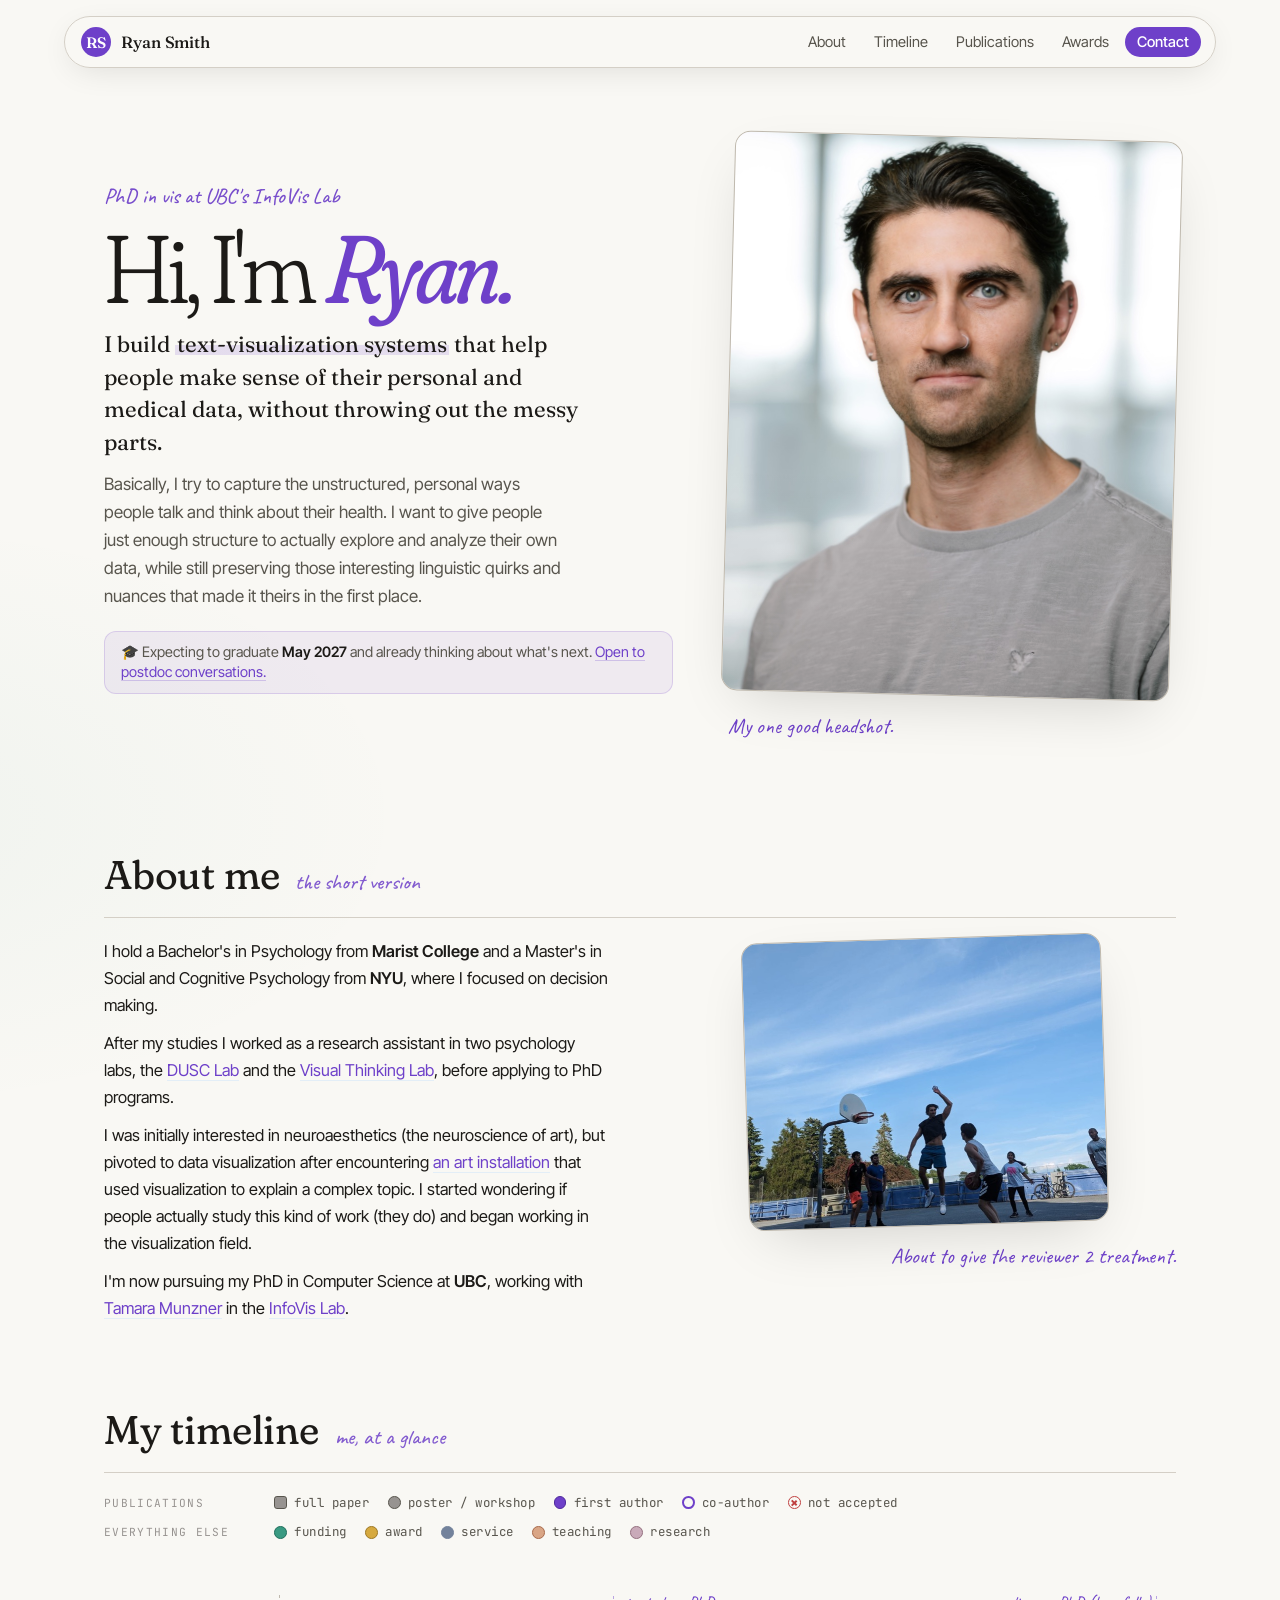
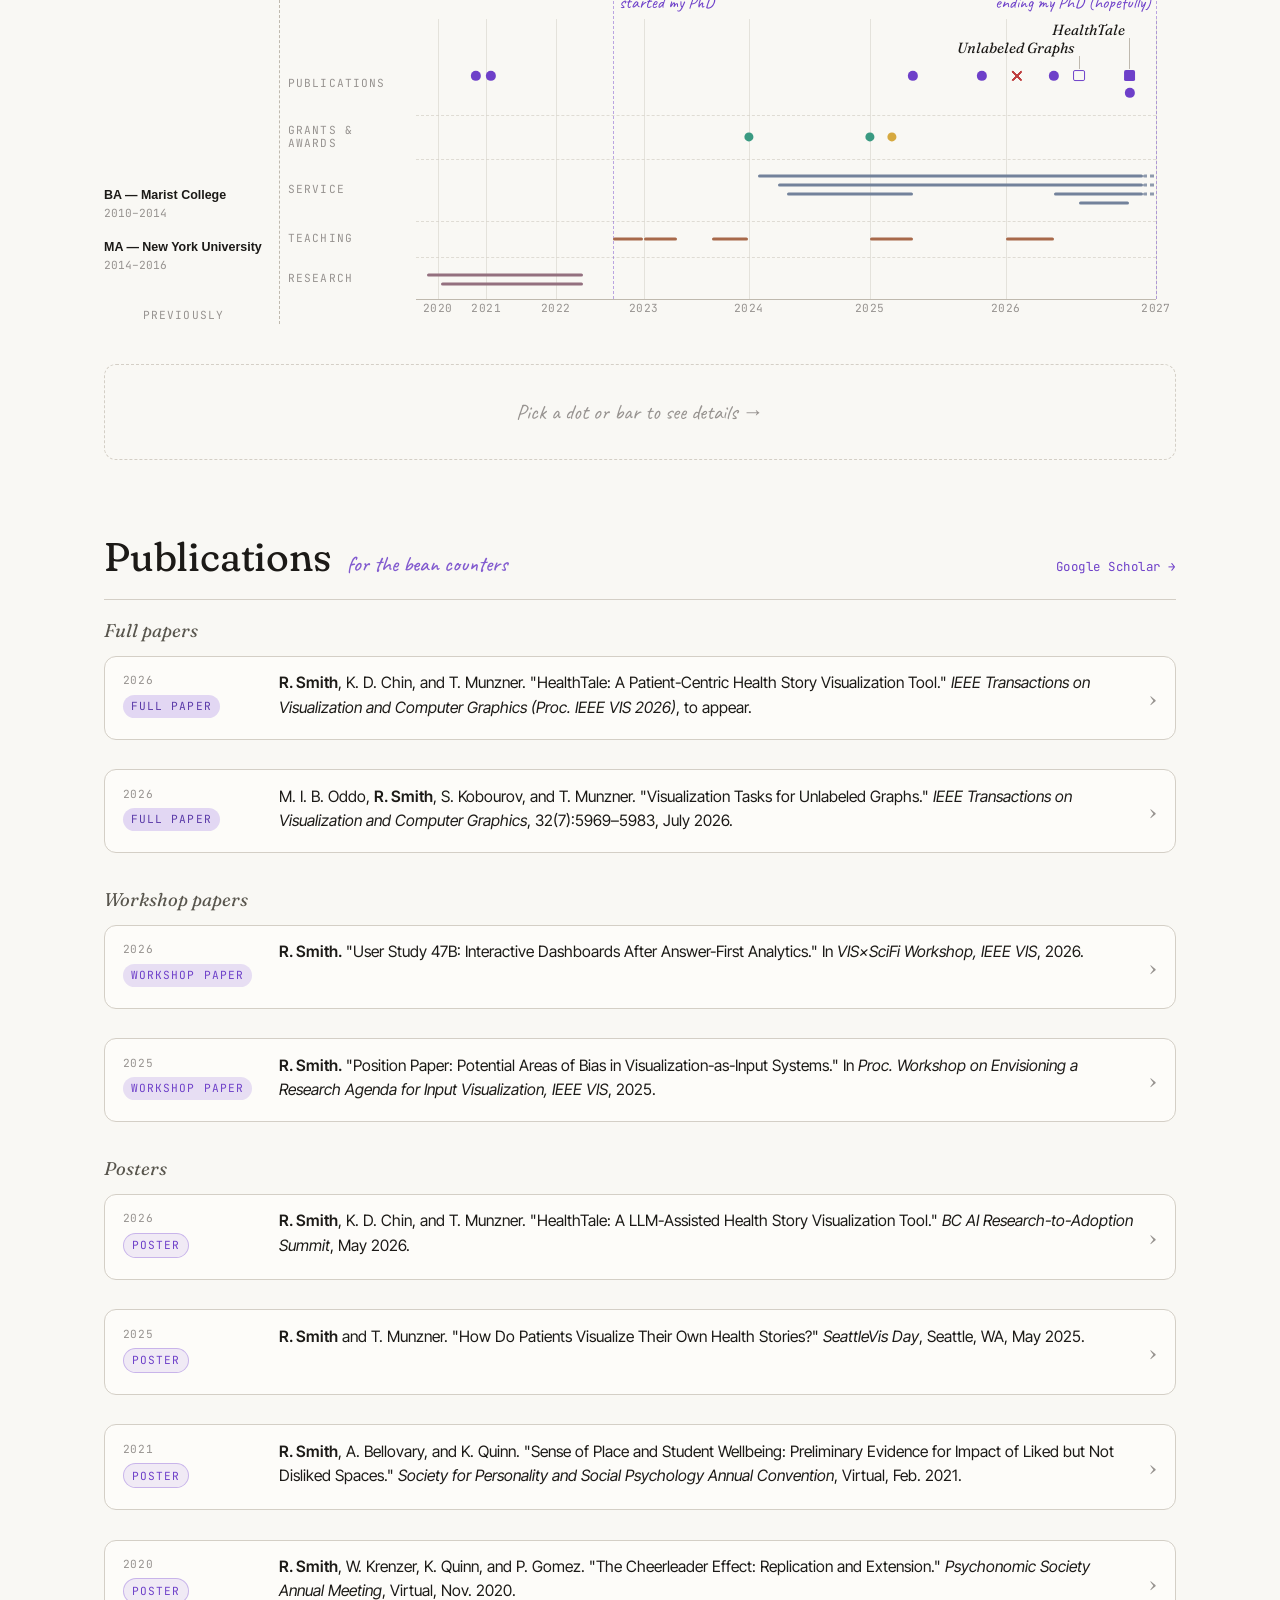
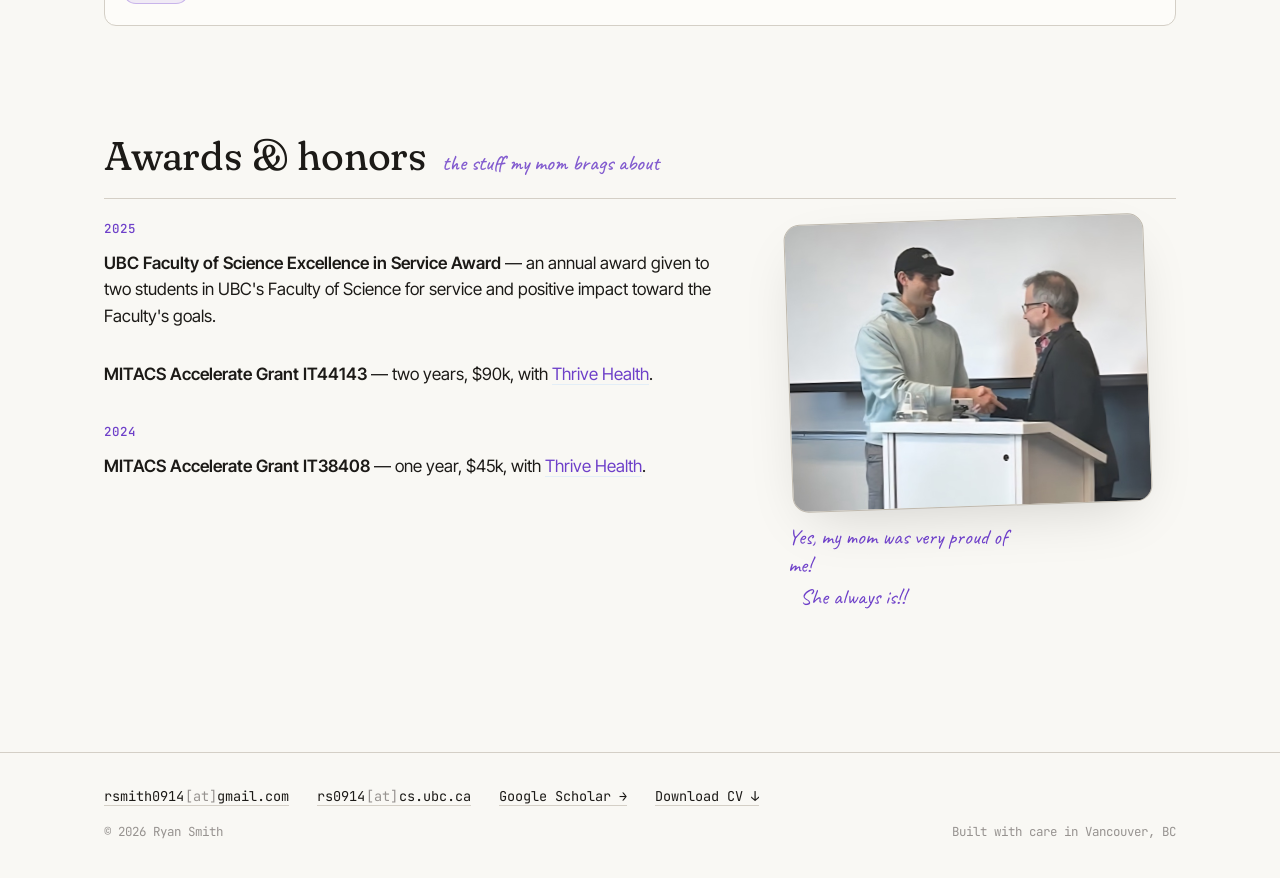
==== commit 8630afc8: "Keep About photo caption on one line Co-Authored-By: Claude Opus 5.5 <noreply@anthropic.com>" ====
--- a/index.html
+++ b/index.html
@@ -72,7 +72,7 @@
 <link href="https://fonts.googleapis.com/css2?family=Fraunces:ital,opsz,wght,SOFT,WONK@0,9..144,300..900,0..100,0..1;1,9..144,300..900,0..100,0..1&family=Caveat:wght@400..700&family=Inter+Tight:wght@400;500;600&family=JetBrains+Mono:wght@400;500&display=swap" rel="stylesheet">
 
 <!-- Bump ?v= on deploy so a new index.html never pairs with a cached old CSS/JS -->
-<link rel="stylesheet" href="style.css?v=2026-10-23" />
+<link rel="stylesheet" href="style.css?v=2026-10-23b" />
 <script src="script.js?v=2026-10-08d" defer></script>
 </head>
 <body>
@@ -157,7 +157,7 @@
         <div class="about__photo-frame">
           <img src="images/basketball.jpg" alt="Ryan playing basketball" width="677" height="900" loading="lazy" decoding="async" />
         </div>
-        <figcaption class="aside aside--right" data-aside>
+        <figcaption class="aside aside--right aside--oneline" data-aside>
           <span class="ink">About to give the reviewer 2 treatment.</span>
         </figcaption>
       </figure>
--- a/style.css
+++ b/style.css
@@ -401,6 +401,8 @@
 .aside .nib { display: none; }
 
 /* ---------- about ---------- */
+/* keep short photo captions on a single line */
+.aside--oneline { max-width: none; white-space: nowrap; }
 .about__grid {
   display: grid;
   grid-template-columns: 1.4fr 1fr;
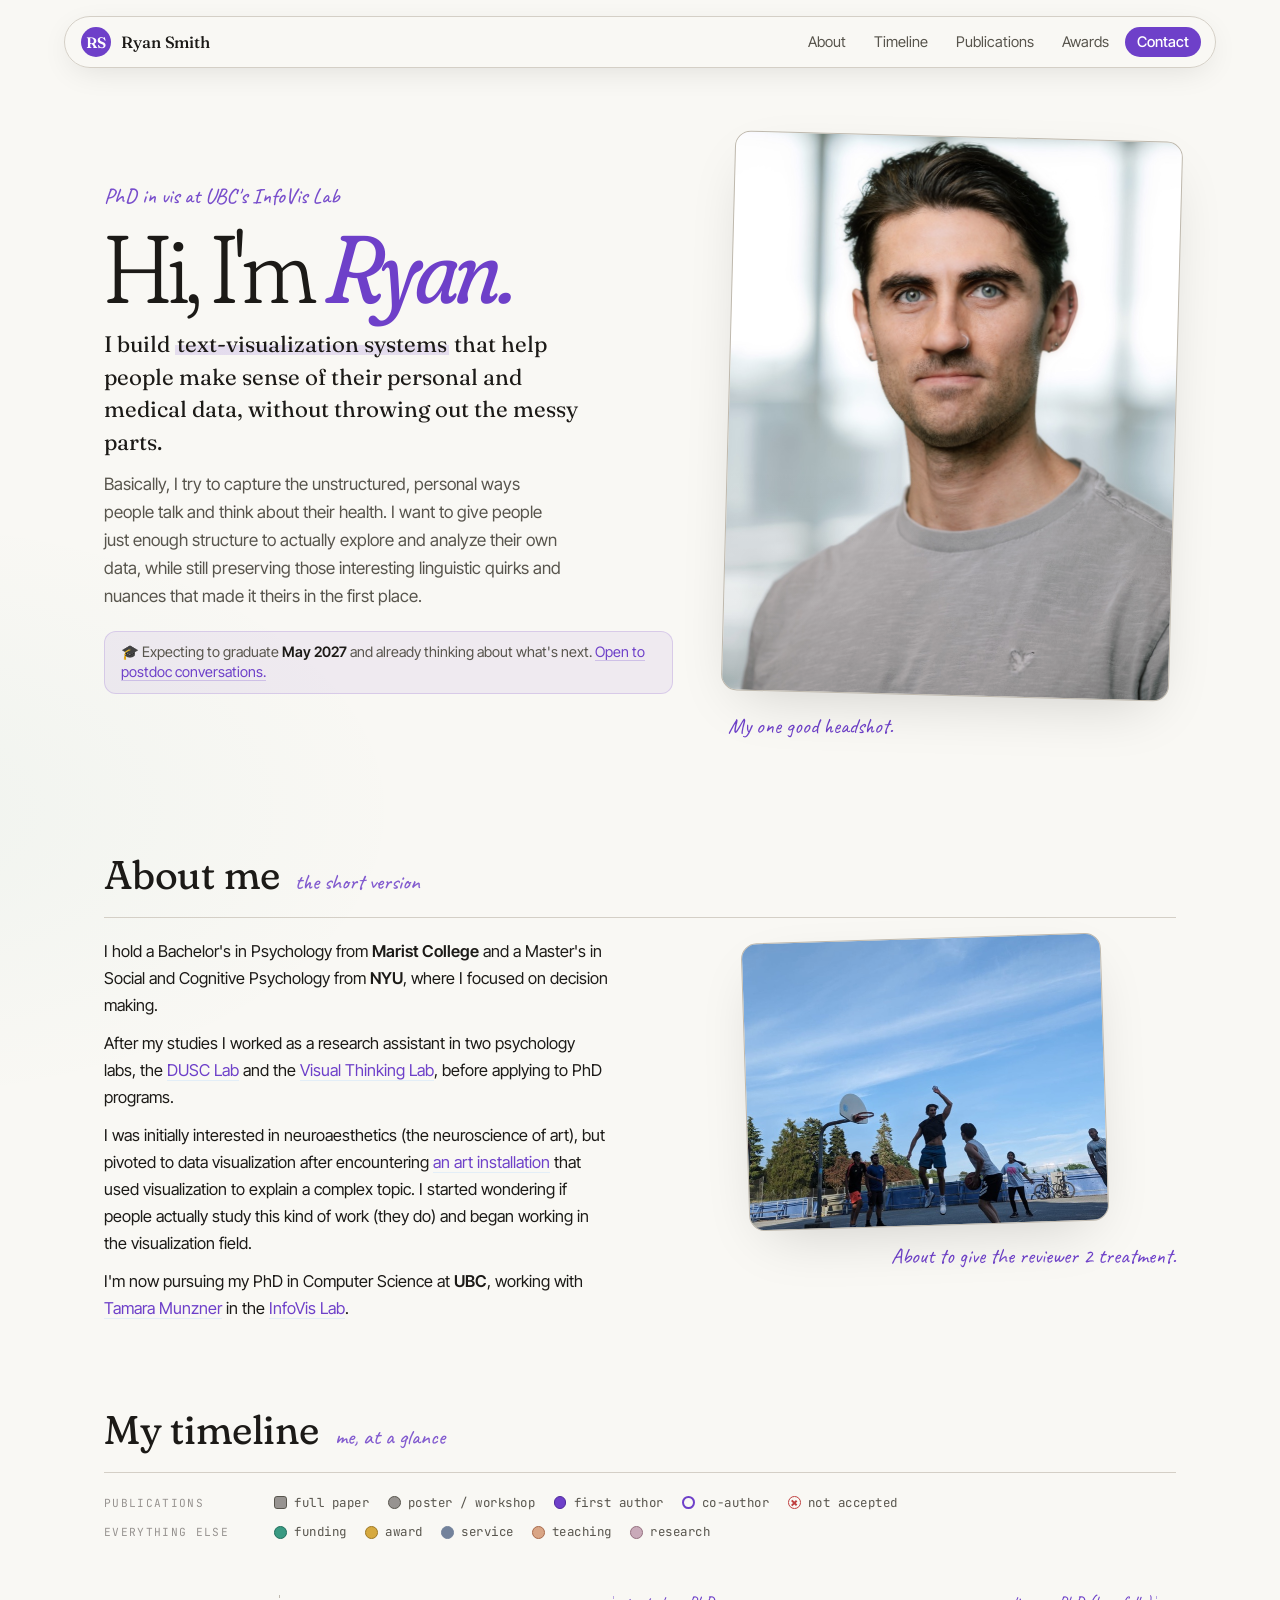
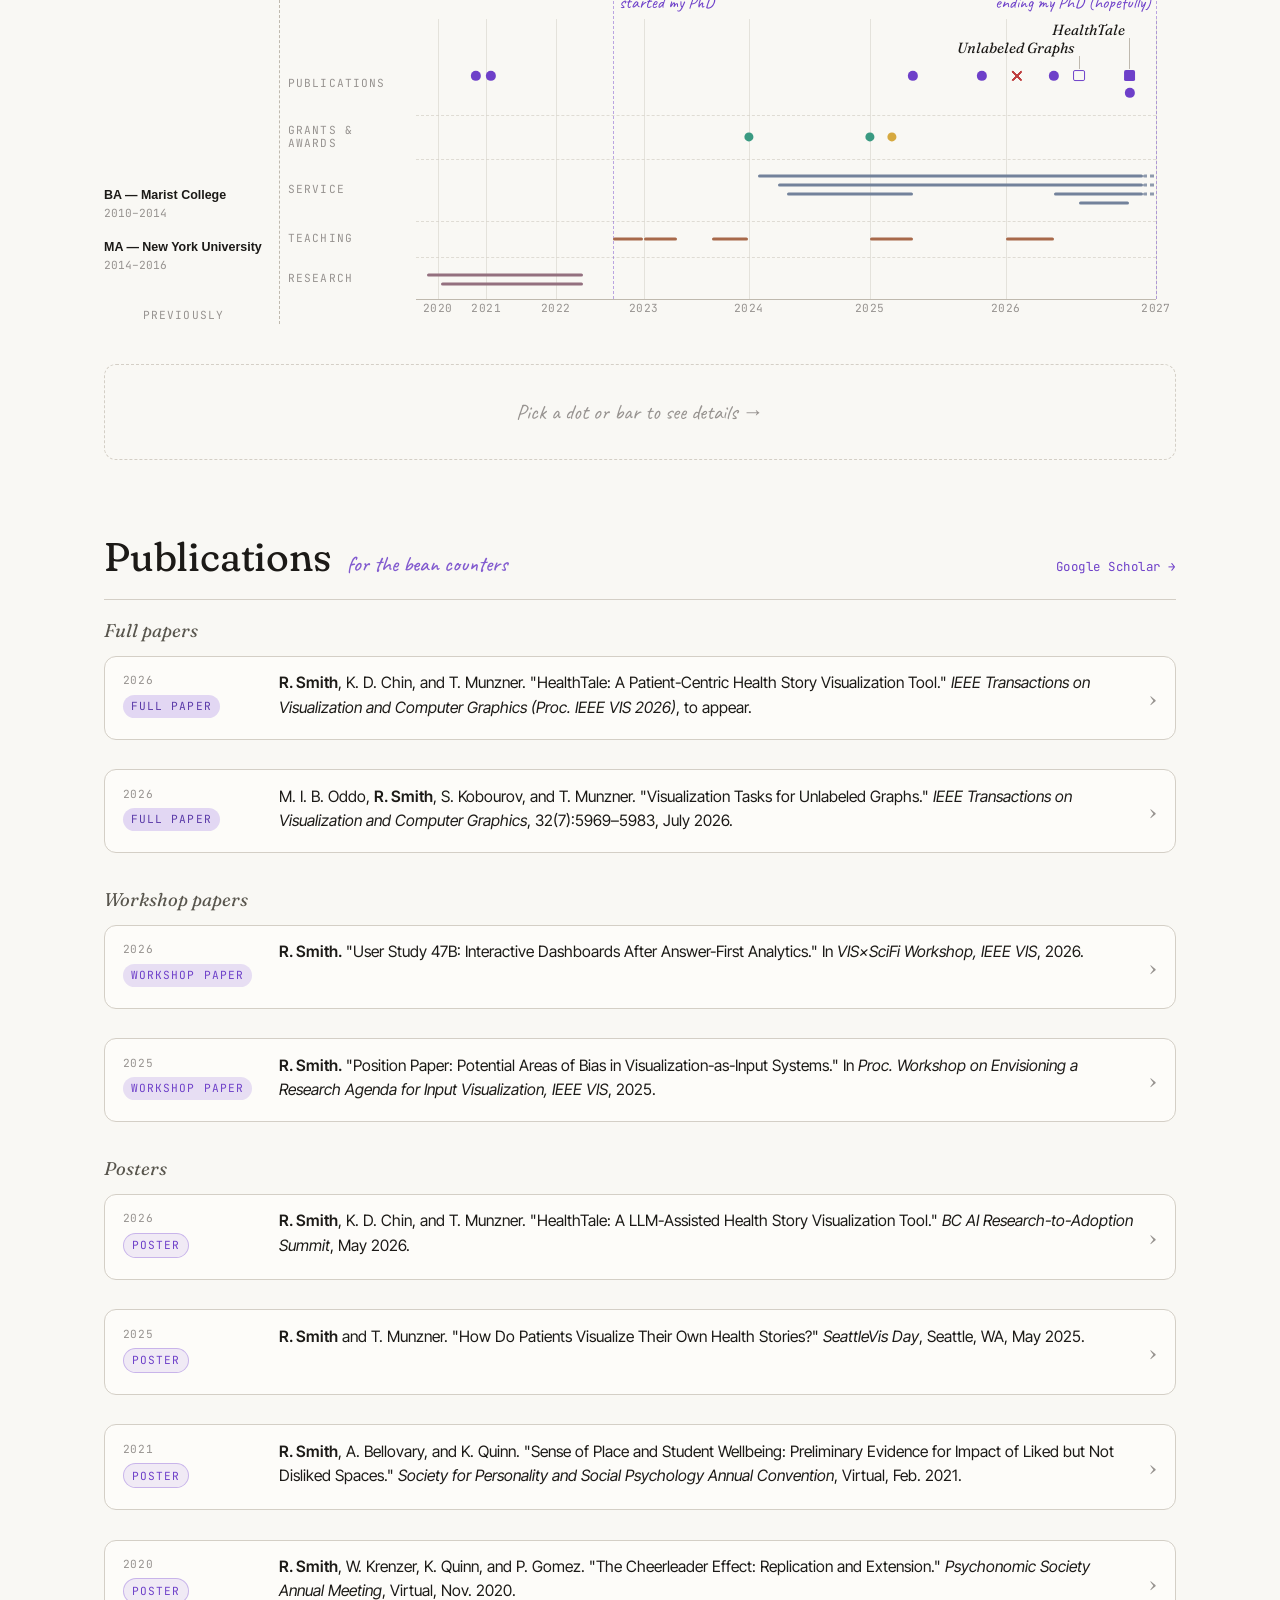
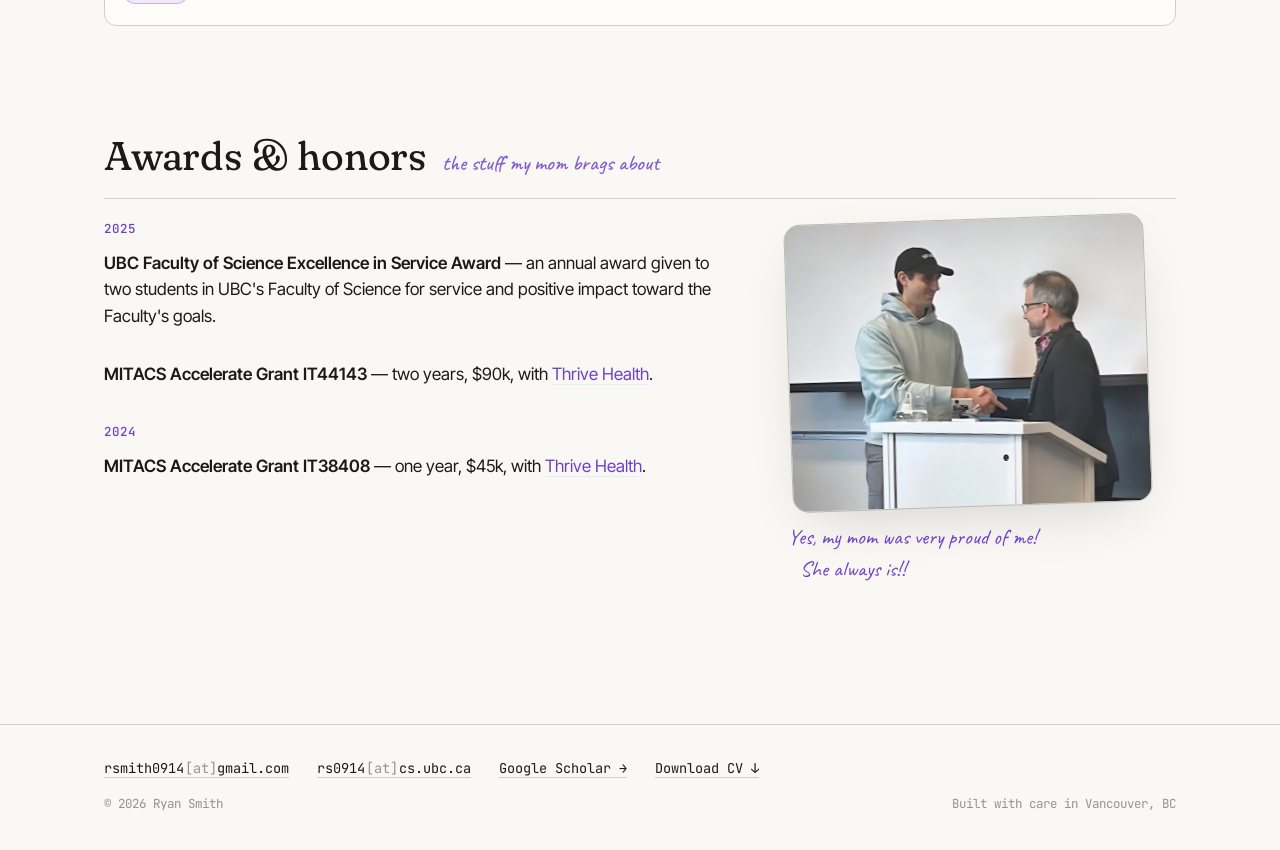
==== commit 56139ce0: "Keep awards photo caption line on one line Co-Authored-By: Claude Opus 5.5 <noreply@anthropic.com>" ====
--- a/index.html
+++ b/index.html
@@ -72,7 +72,7 @@
 <link href="https://fonts.googleapis.com/css2?family=Fraunces:ital,opsz,wght,SOFT,WONK@0,9..144,300..900,0..100,0..1;1,9..144,300..900,0..100,0..1&family=Caveat:wght@400..700&family=Inter+Tight:wght@400;500;600&family=JetBrains+Mono:wght@400;500&display=swap" rel="stylesheet">
 
 <!-- Bump ?v= on deploy so a new index.html never pairs with a cached old CSS/JS -->
-<link rel="stylesheet" href="style.css?v=2026-10-23b" />
+<link rel="stylesheet" href="style.css?v=2026-10-23c" />
 <script src="script.js?v=2026-10-08d" defer></script>
 </head>
 <body>
@@ -434,7 +434,7 @@
         <div class="service__photo-frame">
           <img src="images/awards.jpg" alt="Ryan receiving the UBC Faculty of Science Excellence in Service Award" width="734" height="900" loading="lazy" decoding="async" />
         </div>
-        <figcaption class="aside aside--stack" data-aside>
+        <figcaption class="aside aside--stack aside--oneline" data-aside>
           <span><span class="ink">Yes, my mom was very proud of me!</span></span>
           <span><span class="ink">She always is!!</span></span>
         </figcaption>
--- a/style.css
+++ b/style.css
@@ -395,6 +395,8 @@
 .aside--stack span:nth-child(3) { --ink-offset: .25rem; color: var(--accent); opacity: .85; }
 .aside--stack span:nth-child(4) { --ink-offset: 1.1rem; color: var(--teal); }
 .aside--stack span { transform: translateX(var(--ink-offset, 0)); }
+/* keep short photo captions on a single line (overrides the ch caps above) */
+.aside--oneline { max-width: none; white-space: nowrap; }
 
 /* aside text always rendered (handwritten reveal animation removed for perf) */
 .aside .ink { display: inline; }
@@ -402,7 +404,6 @@
 
 /* ---------- about ---------- */
 /* keep short photo captions on a single line */
-.aside--oneline { max-width: none; white-space: nowrap; }
 .about__grid {
   display: grid;
   grid-template-columns: 1.4fr 1fr;
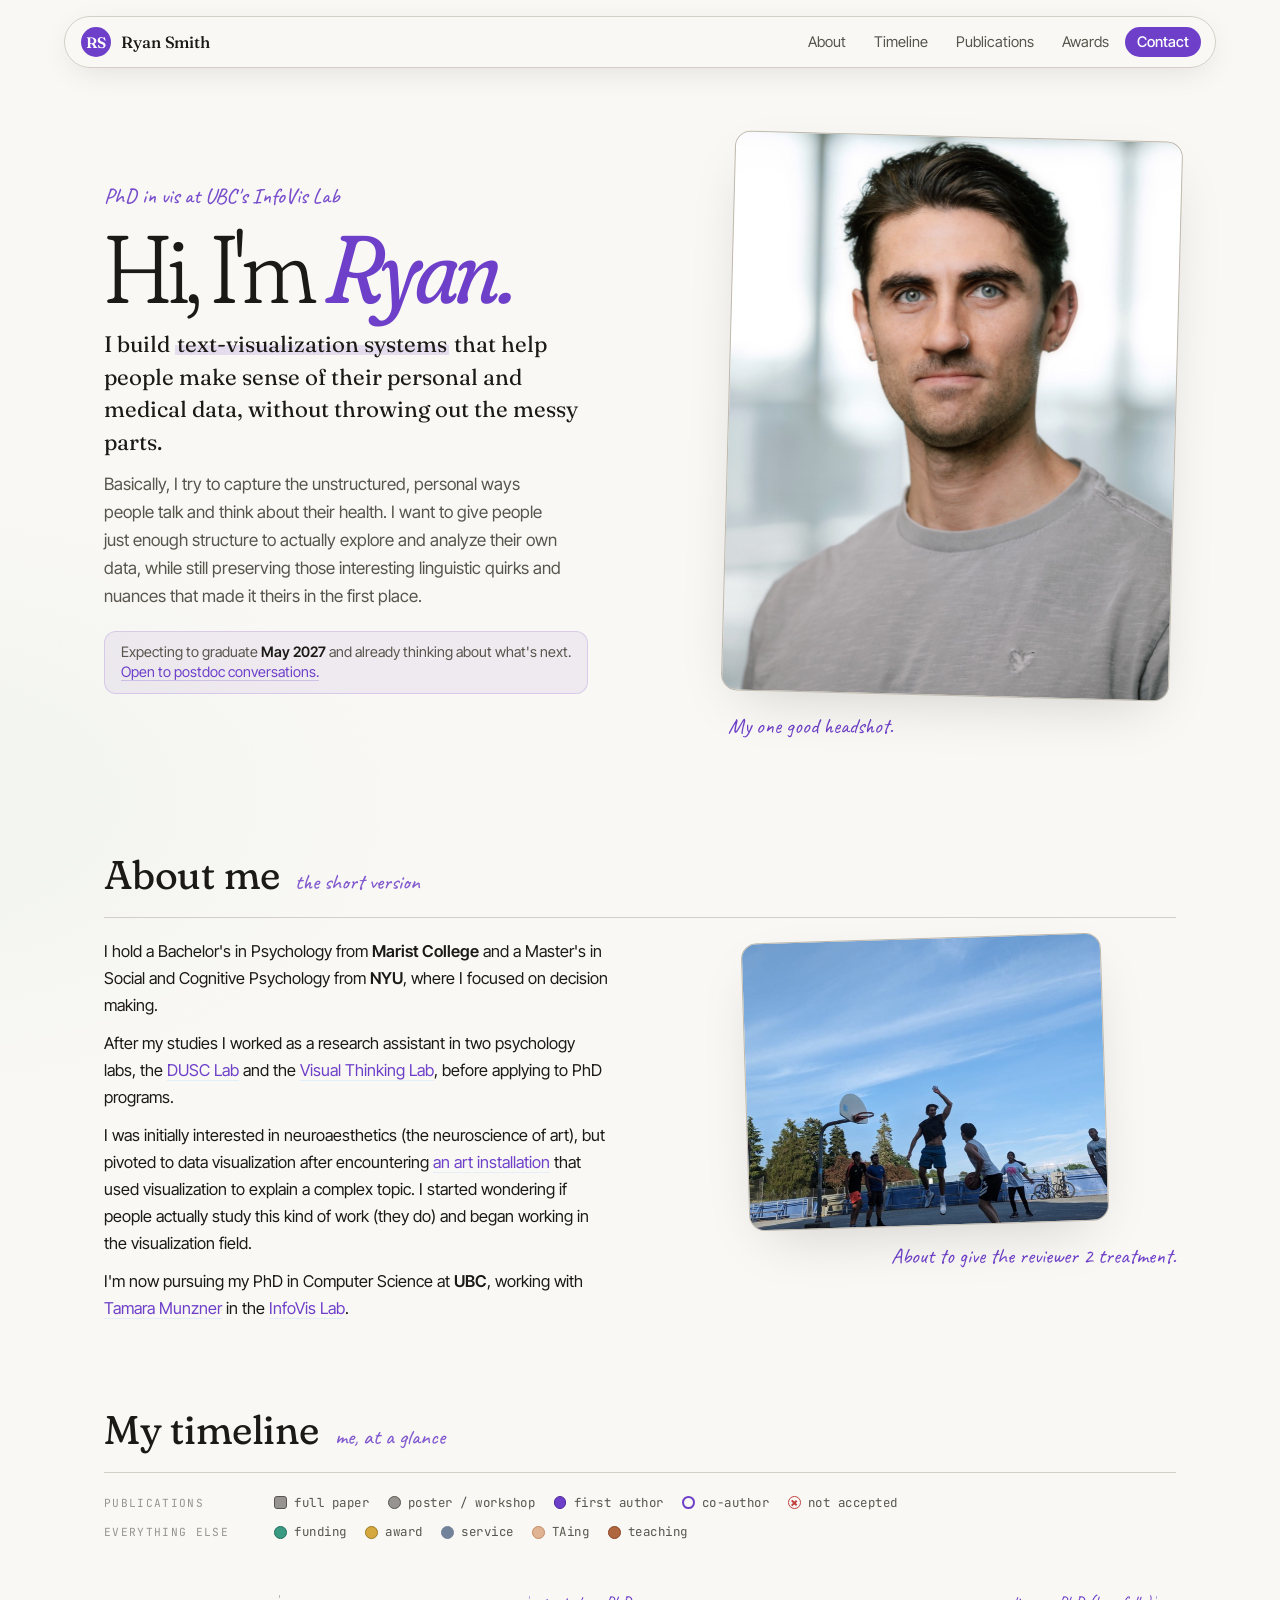
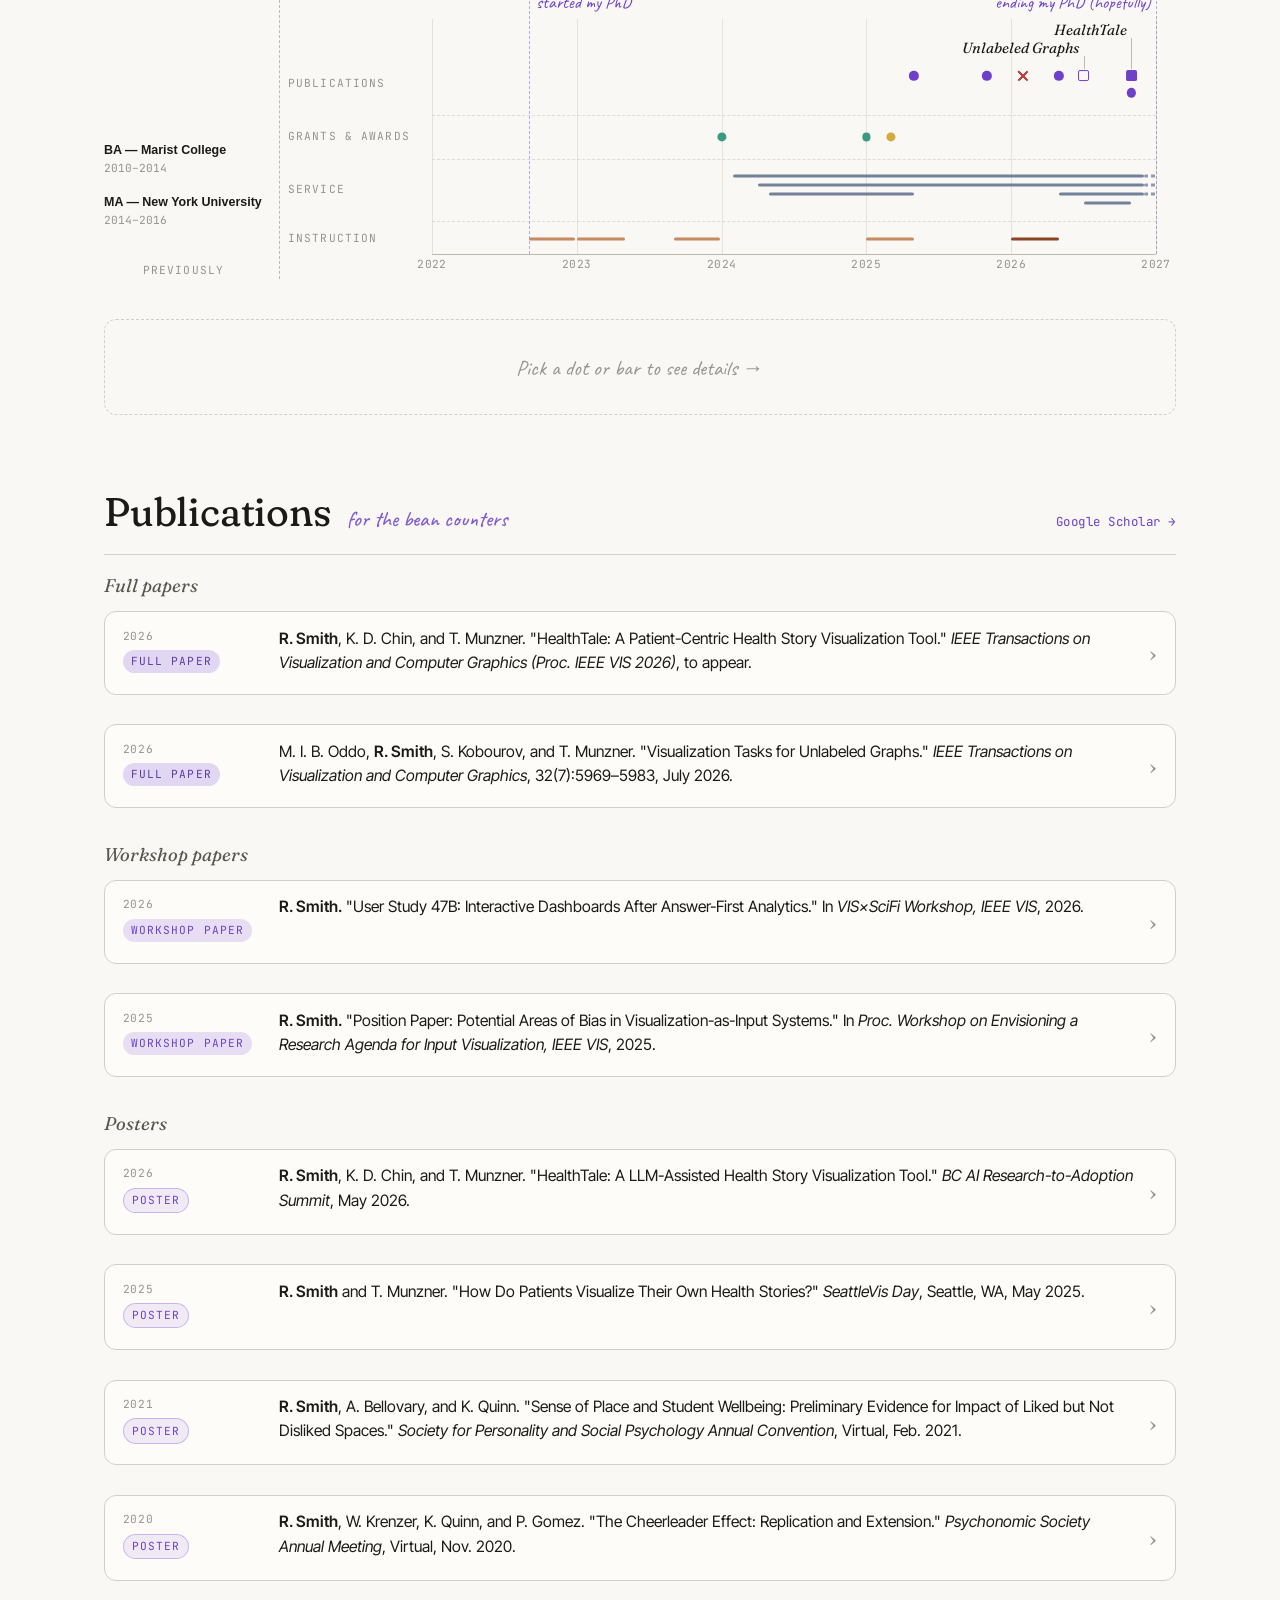
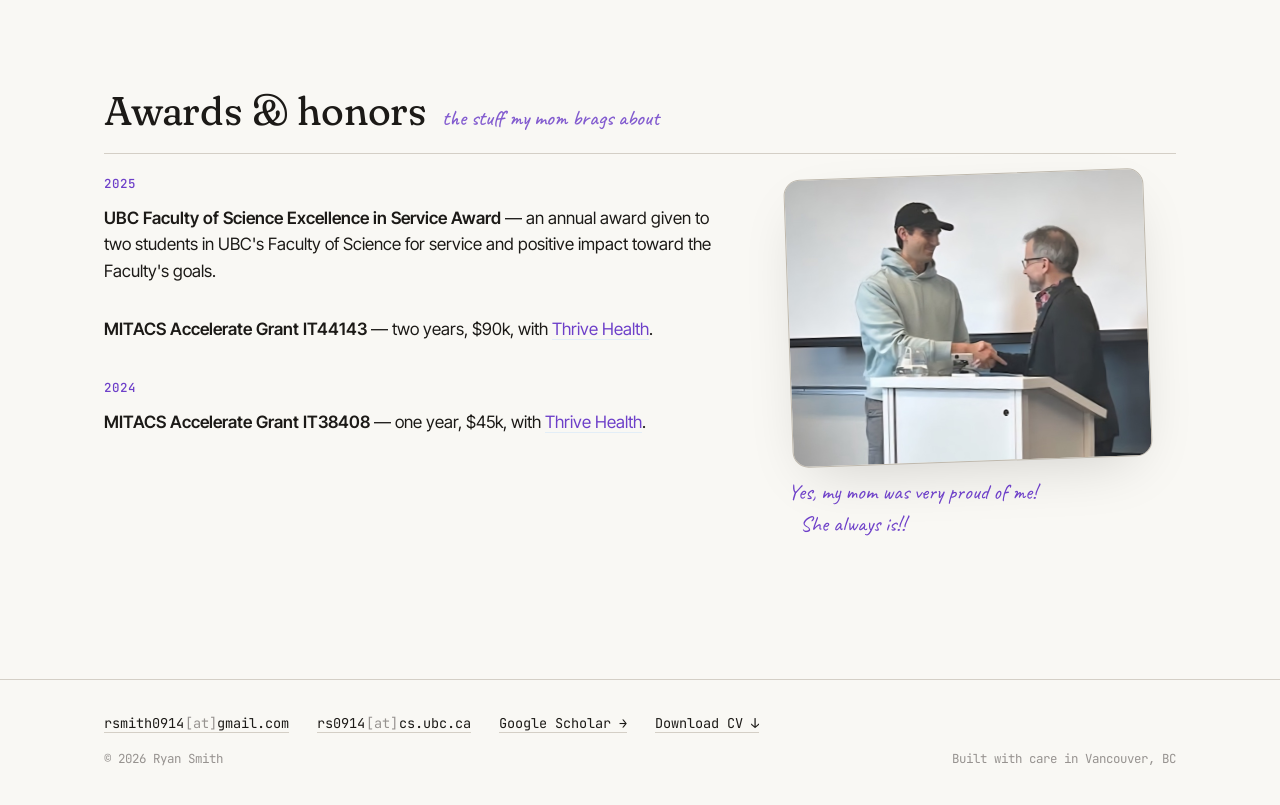
==== commit b7f4a29d: "Timeline from 2022; split TAing and teaching; hero note tidy - Timeline starts in 2022 (linear scale" ====
--- a/index.html
+++ b/index.html
@@ -72,8 +72,8 @@
 <link href="https://fonts.googleapis.com/css2?family=Fraunces:ital,opsz,wght,SOFT,WONK@0,9..144,300..900,0..100,0..1;1,9..144,300..900,0..100,0..1&family=Caveat:wght@400..700&family=Inter+Tight:wght@400;500;600&family=JetBrains+Mono:wght@400;500&display=swap" rel="stylesheet">
 
 <!-- Bump ?v= on deploy so a new index.html never pairs with a cached old CSS/JS -->
-<link rel="stylesheet" href="style.css?v=2026-10-23c" />
-<script src="script.js?v=2026-10-08d" defer></script>
+<link rel="stylesheet" href="style.css?v=2026-10-27" />
+<script src="script.js?v=2026-10-27" defer></script>
 </head>
 <body>
 
@@ -114,7 +114,8 @@
           Basically, I try to capture the unstructured, personal ways people talk and think about their health. I want to give people just enough structure to actually explore and analyze their own data, while still preserving those interesting linguistic quirks and nuances that made it theirs in the first place.
         </p>
         <p class="hero__announce">
-          🎓 Expecting to graduate <strong>May 2027</strong> and already thinking about what's next. <a href="mailto:rs0914@cs.ubc.ca">Open to postdoc conversations.</a>
+          Expecting to graduate <strong>May 2027</strong> and already thinking about what's next.<br>
+          <a href="mailto:rs0914@cs.ubc.ca">Open to postdoc conversations.</a>
         </p>
       </div>
 
@@ -186,8 +187,8 @@
         <li><span class="swatch swatch--funding"></span> funding</li>
         <li><span class="swatch swatch--award"></span> award</li>
         <li><span class="swatch swatch--service"></span> service</li>
+        <li><span class="swatch swatch--ta"></span> TAing</li>
         <li><span class="swatch swatch--teaching"></span> teaching</li>
-        <li><span class="swatch swatch--other"></span> research</li>
       </ul>
     </div>
 
@@ -218,27 +219,27 @@
       </li>
 
       <!-- ── Research positions (bars) ──────────────────────────────── -->
-      <li data-year="2019.67" data-year-end="2022.33" data-kind="research" data-title="Research Assistant — DePaul University Social Cognition Lab">
+      <li data-year="2019.67" data-year-end="2022.33" data-notimeline data-kind="research" data-title="Research Assistant — DePaul University Social Cognition Lab">
         <p><strong>DePaul University Social Cognition Lab</strong> — Chicago, IL</p>
         <p>Volunteer Research Assistant · PI: Dr. Kimberly Quinn<br>
         <em>Sep 2019 – May 2022</em></p>
       </li>
 
-      <li data-year="2020.08" data-year-end="2022.33" data-kind="research" data-title="Research Assistant — Visual Thinking Lab, Northwestern University">
+      <li data-year="2020.08" data-year-end="2022.33" data-notimeline data-kind="research" data-title="Research Assistant — Visual Thinking Lab, Northwestern University">
         <p><strong>Visual Thinking Lab, Northwestern University</strong> — Evanston, IL</p>
         <p>Volunteer Research Assistant · PI: Dr. Steven Franconeri<br>
         <em>Feb 2020 – May 2022</em></p>
       </li>
 
       <!-- ── Talks (dots) ──────────────────────────────────────────── -->
-      <li data-year="2020.83" data-kind="talk" data-role="primary" data-pubtype="poster" data-title="The Cheerleader Effect: Replication and Extension">
+      <li data-year="2020.83" data-kind="talk" data-role="primary" data-notimeline data-pubtype="poster" data-title="The Cheerleader Effect: Replication and Extension">
         <p><strong>R. Smith</strong>, W. Krenzer, K. Quinn, and P. Gomez. "The Cheerleader Effect: Replication and Extension." <em>Psychonomic Society Annual Meeting</em>, Virtual, Nov. 2020.</p>
         <p class="detail__links">
           <a href="cheerleader-effect-poster.pdf" target="_blank" rel="noopener">PDF</a>
         </p>
       </li>
 
-      <li data-year="2021.08" data-kind="talk" data-role="primary" data-pubtype="poster" data-title="Sense of Place and Student Wellbeing">
+      <li data-year="2021.08" data-kind="talk" data-role="primary" data-notimeline data-pubtype="poster" data-title="Sense of Place and Student Wellbeing">
         <p><strong>R. Smith</strong>, A. Bellovary, and K. Quinn. "Sense of Place and Student Wellbeing: Preliminary Evidence for Impact of Liked but Not Disliked Spaces." <em>Society for Personality and Social Psychology Annual Convention</em>, Virtual, Feb. 2021.</p>
         <p class="detail__links">
           <a href="sense-of-place-poster.pdf" target="_blank" rel="noopener">PDF</a>
@@ -260,22 +261,22 @@
       </li>
 
       <!-- ── Teaching assistantships (bars — each term is a range) ─── -->
-      <li data-year="2022.67" data-year-end="2022.99" data-kind="teaching" data-title="Teaching Assistant — CPSC 100">
+      <li data-year="2022.67" data-year-end="2022.99" data-kind="ta" data-title="Teaching Assistant — CPSC 100">
         <p><strong>Teaching Assistant</strong> — CPSC 100: Computational Thinking<br>
         University of British Columbia · <em>Winter 1 2022 (Sep – Dec 2022)</em></p>
       </li>
 
-      <li data-year="2023" data-year-end="2023.33" data-kind="teaching" data-title="Teaching Assistant — CPSC 103">
+      <li data-year="2023" data-year-end="2023.33" data-kind="ta" data-title="Teaching Assistant — CPSC 103">
         <p><strong>Teaching Assistant</strong> — CPSC 103: Introduction to Systematic Program Design<br>
         University of British Columbia · <em>Winter 2 2023 (Jan – Apr 2023)</em></p>
       </li>
 
-      <li data-year="2023.67" data-year-end="2023.99" data-kind="teaching" data-title="Teaching Assistant — CPSC 447 (2023)">
+      <li data-year="2023.67" data-year-end="2023.99" data-kind="ta" data-title="Teaching Assistant — CPSC 447 (2023)">
         <p><strong>Teaching Assistant</strong> — CPSC 447: Introduction to Visualization<br>
         University of British Columbia · <em>Winter 1 2023 (Sep – Dec 2023)</em></p>
       </li>
 
-      <li data-year="2025" data-year-end="2025.33" data-kind="teaching" data-title="Teaching Assistant — CPSC 447 (2025)">
+      <li data-year="2025" data-year-end="2025.33" data-kind="ta" data-title="Teaching Assistant — CPSC 447 (2025)">
         <p><strong>Teaching Assistant</strong> — CPSC 447: Introduction to Visualization<br>
         University of British Columbia · <em>Winter 2 2025 (Jan – Apr 2025)</em></p>
       </li>
--- a/style.css
+++ b/style.css
@@ -561,7 +561,8 @@
   --tl-funding:    #3a9a82;  --tl-funding-dk:   #1f6e5b;
   --tl-award:      #d6a93f;  --tl-award-dk:     #9c7724;
   --tl-service:    #a3b0c4;  --tl-service-dk:   #73829b;
-  --tl-teaching:   #d9a585;  --tl-teaching-dk:  #a8694a;
+  --tl-ta:         #e0b493;  --tl-ta-dk:        #c48a62;
+  --tl-teaching:   #b0673f;  --tl-teaching-dk:  #8a4426;
   --tl-other:      #c9aab9;  --tl-other-dk:     #94707f;
   --tl-education:  #ada2d4;  --tl-education-dk: #7b6fae;
   --tl-reject:     #c04040;
@@ -612,6 +613,7 @@
 .swatch--award       { background: var(--tl-award);     border-color: var(--tl-award-dk); }
 .swatch--education   { background: var(--tl-education); border-color: var(--tl-education-dk); }
 .swatch--service     { background: var(--tl-service-dk); border-color: var(--tl-service-dk); }
+.swatch--ta          { background: var(--tl-ta);        border-color: var(--tl-ta-dk); }
 .swatch--teaching    { background: var(--tl-teaching);  border-color: var(--tl-teaching-dk); }
 .swatch--other       { background: var(--tl-other);     border-color: var(--tl-other-dk); }
 /* Publication encoding keys: shape (full paper) and fill (authorship).
@@ -693,7 +695,7 @@
 /* Swimlane axis: one labeled row per category. Everything inside is
    absolutely positioned by script.js; heights/tops are set inline (rem). */
 .tl-axis {
-  --tl-l: 8rem;     /* row-label column */
+  --tl-l: 9rem;     /* row-label column */
   --tl-r: 1.25rem;
   position: relative;
   flex: 1;
@@ -821,6 +823,7 @@
 .tl-span:hover, .tl-span:focus-visible, .tl-span.is-active { outline: none; z-index: 9999; }
 .tl-span--education { color: var(--tl-education-dk); }
 .tl-span--service   { color: var(--tl-service-dk); }
+.tl-span--ta        { color: var(--tl-ta-dk); }
 .tl-span--teaching  { color: var(--tl-teaching-dk); }
 .tl-span--other     { color: var(--tl-other-dk); }
 .tl-span--future::before {
@@ -959,6 +962,7 @@
 .detail__kind--education { background: rgba(173,162,212,.24); color: var(--tl-education-dk); }
 .detail__kind--service   { background: rgba(163,176,196,.28); color: #556580; }
 .detail__kind--research  { background: rgba(201,170,185,.30); color: #7a5566; }
+.detail__kind--ta        { background: rgba(224,180,147,.30); color: #8a5236; }
 .detail__kind--teaching  { background: rgba(217,165,133,.28); color: #8a5236; }
 .detail__kind--rejection { background: rgba(192,64,64,.10); color: var(--tl-reject); }
 .detail__year {
